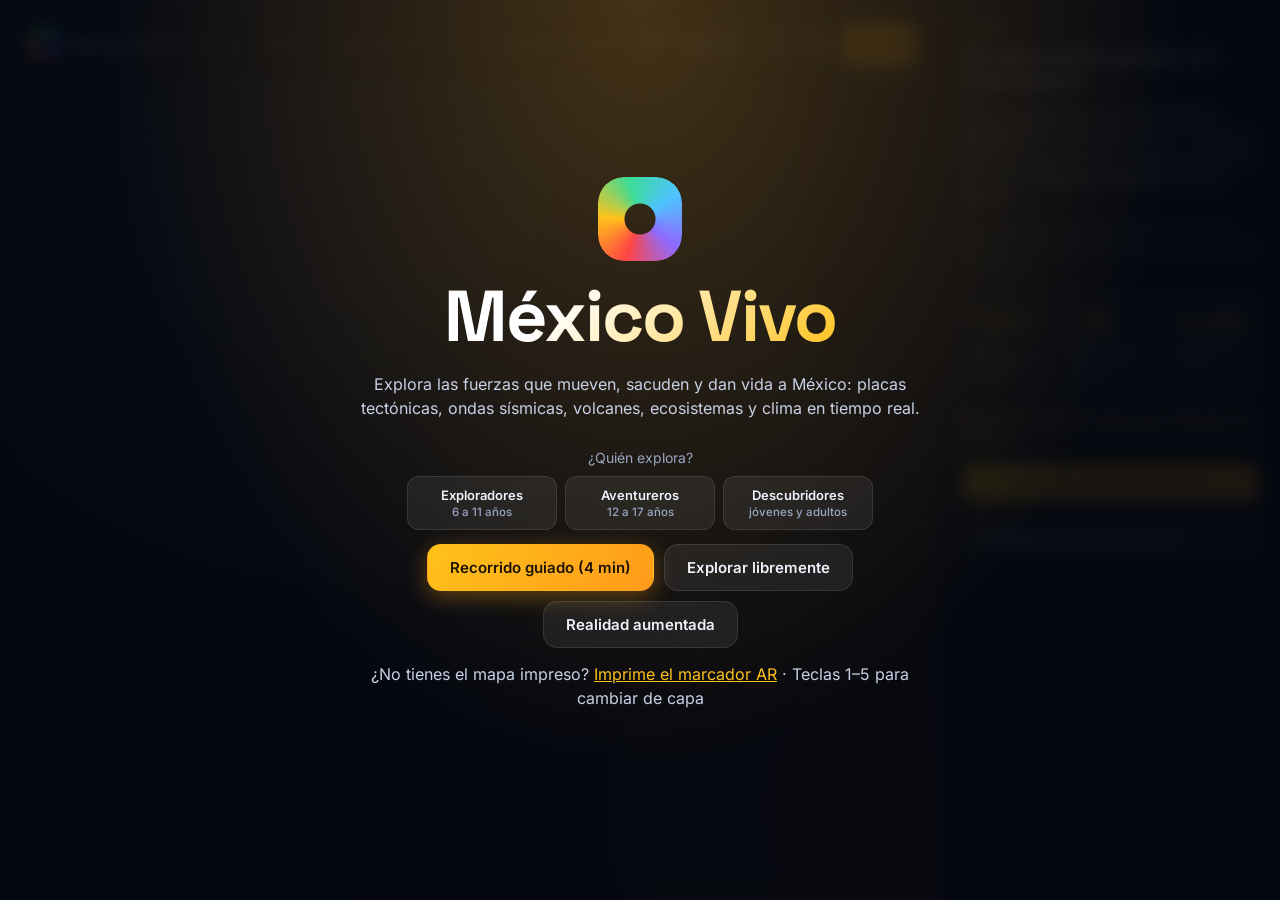
==== index.html @ dd42e326 "P2: Atlas de lenguas indígenas con datos verificados de INALI e INEGI - Capa Lenguas: mapa por porce" ====
<!doctype html>
<html lang="es">
<head>
  <meta charset="utf-8">
  <meta name="viewport" content="width=device-width, initial-scale=1, viewport-fit=cover">
  <title>México Vivo</title>
  <meta name="description" content="Mapa interactivo de México con realidad aumentada: sismos, volcanes, biodiversidad y clima en vivo.">
  <meta name="theme-color" content="#0a0f1c">
  <link rel="icon" href="icono.svg" type="image/svg+xml">
  <link rel="stylesheet" href="fonts/fuentes.css">
  <link rel="manifest" href="manifest.webmanifest">
  <link rel="stylesheet" href="css/estilo.css">
  <script type="importmap">
    { "imports": {
        "three": "./vendor/three/three.module.js",
        "three/addons/": "./vendor/three/addons/"
    } }
  </script>
</head>
<body>
  <div id="vista" class="vista"></div>
  <div id="ar-contenedor" class="ar-contenedor"></div>

  <header class="barra">
    <div class="marca">
      <span class="logo" aria-hidden="true"></span>
      <div><strong>México Vivo</strong><small>Mapa interactivo · Realidad aumentada</small></div>
    </div>
    <nav class="capas" role="tablist" aria-label="Capas del mapa">
      <button role="tab" data-capa="estados">Estados</button>
      <button role="tab" data-capa="tectonica">Sismos</button>
      <button role="tab" data-capa="volcanes">Volcanes</button>
      <button role="tab" data-capa="biodiversidad">Biodiversidad</button>
      <button role="tab" data-capa="clima">Clima</button>
      <button role="tab" data-capa="historia">Historia</button>
      <button role="tab" data-capa="cultura">Cultura</button>
      <button role="tab" data-capa="lenguas">Lenguas</button>
    </nav>
    <div class="acciones">
      <button class="btn icono" id="btn-sonido" aria-pressed="true" title="Sonido"><svg class="ico" viewBox="0 0 24 24" aria-hidden="true"><path d="M4 9v6h4l5 4V5L8 9H4z"/><path class="on" d="M16 8.5a5 5 0 0 1 0 7M18.5 6a8.5 8.5 0 0 1 0 12"/><path class="off" d="M16 9l5 6M21 9l-5 6"/></svg></button>
      <button class="btn pasaporte" id="btn-pasaporte" title="Pasaporte de misiones"><svg class="ico" viewBox="0 0 24 24" aria-hidden="true"><path d="M5 4h11l3 3v13H5z"/><path d="M9 10l2 2 4-4M9 16h6"/></svg><span class="cuenta">0/12</span></button>
      <button class="btn icono" id="btn-sencillo" aria-pressed="false" title="Nivel de explicación: Exploradores, Aventureros o Descubridores"><svg class="ico" viewBox="0 0 24 24" aria-hidden="true"><path d="M4 19L9.5 5h1L16 19M6.5 14h7"/><path d="M17 11h4M19 9v6"/></svg></button>
      <button class="btn icono" id="btn-reto" title="Reto y evaluación"><svg class="ico" viewBox="0 0 24 24" aria-hidden="true"><path d="M8 4h8v5a4 4 0 0 1-8 0z"/><path d="M8 6H5a3 3 0 0 0 3 4M16 6h3a3 3 0 0 1-3 4M12 13v4M8 20h8"/></svg></button>
      <button class="btn primario" id="btn-ar"><svg class="ico" viewBox="0 0 24 24" aria-hidden="true"><path d="M3 8V5h3M21 8V5h-3M3 16v3h3M21 16v3h-3"/><path d="M12 7l5 3v5l-5 3-5-3v-5z"/><path d="M7 10l5 3 5-3M12 13v5"/></svg><span class="etq">Realidad aumentada</span></button>
    </div>
  </header>

  <button class="btn-panel" id="btn-panel" aria-controls="panel" aria-expanded="true" title="Ocultar panel"><span aria-hidden="true">›</span></button>
  <aside class="panel" id="panel">
    <article id="ficha" class="ficha" hidden></article>

    <section class="panel-capa" data-capa="estados">
      <p class="sub">Capa 1</p>
      <h2>Un país sobre placas en movimiento</h2>
      <p class="solo-exploradores nino">México está hecho de piezas gigantes de roca que se mueven muy despacio: las placas. ¡Toca un estado para conocerlo!</p>
      <p class="solo-descubridores avanzado">Fuentes de los datos: ver «Créditos y fuentes». Las cifras marcadas «en revisión» todavía no tienen una fuente registrada.</p>
      <p>México está donde se juntan <b>5 placas tectónicas</b>. Por eso tiene sismos, volcanes y montañas, y gracias a ese relieve variado es uno de los <b>17 países megadiversos</b> del planeta.</p>
      <p class="nota">Toca un estado para ver sus datos. Arrastra para girar el mapa y usa la rueda o pellizca para hacer zoom.</p>
      <div class="tarjetas">
        <div><b>~12 %</b><small>de las especies del mundo</small></div>
        <div><b>~80</b><small>sismos al día que registra el SSN</small></div>
        <div><b>+2,000</b><small>volcanes en el territorio</small></div>
      </div>
      <p class="revision">Cifras en revisión: el equipo está verificando sus fuentes.</p>
      <button class="btn primario" id="btn-recorrido-panel">Recorrido guiado de 4 minutos</button>
      <details>
        <summary>Créditos y fuentes de datos</summary>
        <p><b>Datos en vivo:</b> Open-Meteo (clima), USGS (sismos recientes).</p>
        <p><b>Sismogramas:</b> estación G.UNM (GEOSCOPE / UNAM), servicio FDSN de EarthScope.</p>
        <p><b>Sonidos:</b></p>
        <ul id="creditos-sonido"></ul>
        <p><b>Bibliotecas:</b> Three.js y MindAR (licencia MIT).</p>
      </details>
    </section>

    <section class="panel-capa" data-capa="tectonica" hidden>
      <p class="sub">Capa 2 · Física de ondas</p>
      <h2>Simulador de sismos y alerta temprana</h2>
      <p class="solo-exploradores nino">Cuando dos placas se atoran y de pronto se sueltan, la tierra tiembla. Toca el mar cerca de la costa y presiona Simular.</p>
      <p class="solo-descubridores avanzado">Ecuaciones del modelo: llegada t = R / v; distancia hipocentral R = √(d² + h²); distancia por S−P: d = Δt / (1/v<sub>S</sub> − 1/v<sub>P</sub>); energía log₁₀E = 1.5M + 4.8; intensidad I = 2.7 + 1.5M − 3·log₁₀R (relación ajustada por el equipo, no oficial). Tsunami: v = √(g·h).</p>
      <p>Toca el mapa (también el mar) para elegir el epicentro. Después pulsa <b>Simular</b> y verás las <span class="tag p">ondas P</span> y <span class="tag s">ondas S</span> viajar por el país.</p>
      <div class="poe">
        <p><b>1. Predice:</b> ¿cuántos segundos de aviso tendrá <b id="poe-ciudad">Pachuca</b>?</p>
        <div class="control">
          <label for="rng-pred">Tu predicción <output id="val-pred">30 s</output></label>
          <input type="range" id="rng-pred" min="0" max="150" step="5" value="30">
        </div>
        <p class="nota"><b>2. Observa:</b> simula el sismo · <b>3. Explica:</b> compara con el resultado.</p>
        <p class="poe-res" id="poe-res" hidden></p>
      </div>
      <div class="control">
        <label for="rng-mag">Magnitud <output id="val-mag">7.4</output></label>
        <input type="range" id="rng-mag" min="4" max="9" step="0.1" value="7.4">
      </div>
      <div class="control">
        <label for="rng-prof">Profundidad <output><span id="val-prof">20</span> km</output></label>
        <input type="range" id="rng-prof" min="5" max="200" step="1" value="20">
      </div>
      <div class="control">
        <label for="rng-vel">Velocidad de la simulación <output id="val-vel">10×</output></label>
        <input type="range" id="rng-vel" min="1" max="40" step="1" value="10">
      </div>
      <div class="fila">
        <label class="campo">🎧 Escuchar desde
          <select id="sel-escucha"></select>
        </label>
        <label class="switch"><input type="checkbox" id="chk-alerta" checked><span></span>Alerta sísmica</label>
      </div>
      <label class="switch"><input type="checkbox" id="chk-simulacro" checked><span></span>Simulacro al sonar la alerta (agáchate, cúbrete, sujétate)</label>
      <label class="switch"><input type="checkbox" id="chk-tsunami" checked><span></span>Simular tsunami si el sismo es en el mar</label>
      <p class="nota">Epicentro: <b id="epi-texto">—</b></p>
      <div class="fila">
        <button class="btn primario grande" id="btn-sismo">▶ Simular sismo</button>
        <div class="reloj"><b id="sismo-reloj">0.0 s</b><small id="sismo-radios">P: 0 km · S: 0 km</small></div>
      </div>
      <label class="switch"><input type="checkbox" id="chk-subsuelo" checked><span></span>Ver bajo la superficie (placa de Cocos e hipocentro)</label>
      <p class="aviso-sim">Simulación educativa con modelos simplificados. <b>No</b> es un sistema de alerta ni de predicción: para eso consulta el SASMEX y el SSN.</p>
      <h3>Sismos históricos</h3>
      <div class="historicos" id="historicos"></div>
      <h3>Corte de la zona de subducción</h3>
      <canvas id="corte" class="corte"></canvas>
      <div class="resumen" id="sismo-resumen"></div>
      <p class="resultado" id="tsunami-res"></p>
      <div class="tabla-wrap">
        <table id="sismo-tabla">
          <thead><tr><th>Ciudad</th><th>km</th><th>P (s)</th><th>S (s)</th><th>Aviso</th><th>Int.</th></tr></thead>
          <tbody></tbody>
        </table>
      </div>
      <ol class="log" id="sismo-log"></ol>
      <h3>Escucha un sismo real</h3>
      <p>Estos son <b>registros reales</b> del sismógrafo de Ciudad Universitaria (UNAM). La vibración es demasiado lenta para oírla, así que la aceleramos: a ×200, una vibración de 1 Hz suena a 200 Hz.</p>
      <div class="historicos" id="reales"></div>
      <canvas id="sismograma" class="sismograma"></canvas>
      <div class="fila">
        <button class="btn primario" id="btn-escuchar" disabled>🎧 Escuchar</button>
        <label class="campo">Acelerar
          <select id="sel-acelerar">
            <option value="100">×100 (grave, 9 s)</option>
            <option value="200" selected>×200 (4.5 s)</option>
            <option value="400">×400 (agudo, 2.3 s)</option>
          </select>
        </label>
      </div>
      <p class="resultado" id="sismograma-info">Elige un sismo para ver su sismograma. Compara las líneas del <b>modelo</b> con la onda P que detecta el algoritmo <b>STA/LTA</b>.</p>

      <h3>Haz tu propio sismo</h3>
      <p>Tu dispositivo se vuelve un sismógrafo. En tablet o celular usa el <b>acelerómetro</b>: ponlo en la mesa y salta o golpea cerca. En laptop usa el <b>micrófono</b>: aplaude. El detector STA/LTA te avisará, igual que en una estación real.</p>
      <button class="btn" id="btn-sensor">📳 Activar mi sismógrafo</button>
      <div class="sensor-wrap"><canvas id="sensor-cv" class="sismograma chico"></canvas><div class="sensor-alerta" id="sensor-alerta" hidden></div></div>
      <p class="nota" id="sensor-info"></p>

      <h3>Sismos reales</h3>
      <label class="switch"><input type="checkbox" id="chk-usgs"><span></span>Mostrar los sismos de los últimos 30 días (USGS)</label>
      <p class="nota" id="usgs-estado"></p>
      <ul class="lista" id="usgs-lista"></ul>
      <details>
        <summary>¿Cómo funciona la física?</summary>
        <p>La <b>onda P</b> (primaria) comprime y estira la roca, como un resorte, a ~6.5 km/s. La <b>onda S</b> (secundaria) la mueve de lado a lado a ~3.6 km/s y causa la mayor parte del daño.</p>
        <p>Como la P llega primero, la diferencia de tiempo <b>S − P</b> sirve para saber a qué distancia ocurrió el sismo: <i>d = Δt / (1/v<sub>S</sub> − 1/v<sub>P</sub>)</i>.</p>
        <p>La <b>magnitud</b> mide la energía: cada punto más libera unas <b>32 veces</b> más energía (log₁₀E = 1.5M + 4.8). La <b>intensidad</b> (escala de Mercalli, I–XII) mide qué tan fuerte se siente en cada lugar, y baja con la distancia.</p>
        <p><b>Tsunami:</b> si un sismo grande y somero levanta el fondo del mar, toda la columna de agua se mueve. La ola viaja a <i>v = √(g·h)</i>: en mar abierto (4 km de profundidad) va a unos 710 km/h, como un avión. Cerca de la costa se frena y crece. El 22 de junio de 1932 un tsunami arrasó Cuyutlán, Colima. Las alturas que muestra la app son estimaciones didácticas.</p>
      </details>
      <details>
        <summary>Límites del modelo (léelo antes de confiar en los números)</summary>
        <ul>
          <li><b>Velocidades constantes</b> (P 6.5 km/s, S 3.6 km/s) y trayectoria recta. En la Tierra real la velocidad aumenta con la profundidad y las ondas se curvan.</li>
          <li><b>Intensidad:</b> I = 2.7 + 1.5M − 3·log₁₀R es una relación <b>didáctica ajustada por el equipo</b>, no una ecuación oficial. Error esperado: ±1 grado o más. La CDMX suma +1 por su suelo lacustre.</li>
          <li><b>Alerta:</b> un solo sensor (el más cercano, a menos de 300 km), 6 s de procesamiento y umbral M5.5. El SASMEX real confirma con varias estaciones y usa umbrales por región.</li>
          <li><b>Zona sísmica y ecosistema</b>: un solo valor por estado, el predominante. Dentro de cada estado hay variación.</li>
          <li><b>Placa de Cocos</b>: geometría esquemática, con la profundidad exagerada ×4.</li>
        </ul>
      </details>
    </section>

    <section class="panel-capa" data-capa="volcanes" hidden>
      <p class="sub">Capa 3 · Geología</p>
      <h2>Volcanes y el Eje Neovolcánico</h2>
      <p class="solo-exploradores nino">Los volcanes son montañas por donde sale roca derretida del interior de la Tierra. ¡Toca uno que tenga fuego!</p>
      <p class="solo-descubridores avanzado">En el visor de relieve real, la exageración vertical multiplica las alturas para que el relieve se note. Con 1× la proporción es la real. Las erupciones son representaciones educativas, no simulaciones físicas.</p>
      <p>La placa de Cocos se hunde bajo México. A unos 100 km de profundidad suelta agua que funde el manto, y ese magma sube y forma la cadena de volcanes que cruza el país.</p>
      <p class="nota">Toca un volcán y pulsa «Simular erupción». Los volcanes con 🔥 están activos y echan fumarolas.</p>
      <ul class="lista" id="lista-volcanes"></ul>
    </section>

    <section class="panel-capa" data-capa="biodiversidad" hidden>
      <p class="sub">Capa 4 · Ecología</p>
      <h2>Biodiversidad y paisajes sonoros</h2>
      <p class="solo-exploradores nino">En México viven muchísimos animales y plantas que no existen en ningún otro país. Toca un estado y escucha.</p>
      <p class="solo-descubridores avanzado">Una especie endémica solo vive en un lugar del mundo; una nativa vive naturalmente en un lugar, pero también puede vivir en otros. Las categorías de riesgo se están verificando con la NOM-059-SEMARNAT-2010 y la Lista Roja de la UICN.</p>
      <p>Cada color es un ecosistema. Toca un estado para <b>escuchar</b> su paisaje sonoro, sintetizado con física del sonido: ruido filtrado para el viento y las olas, osciladores para las aves, las ranas y los insectos.</p>
      <ul class="lista" id="lista-especies"></ul>
    </section>

    <section class="panel-capa" data-capa="clima" hidden>
      <p class="sub">Capa 5 · Datos en tiempo real</p>
      <h2>Clima en vivo</h2>
      <p class="solo-exploradores nino">Mientras más alto subes, más frío hace. Mira qué capitales están más frías hoy.</p>
      <p class="solo-descubridores avanzado">Modelo: T = a + b·altitud + c·latitud, ajustado por mínimos cuadrados. R² es la fracción de la variación que el modelo explica; no demuestra causalidad. Los datos de Open-Meteo son estimaciones de modelos meteorológicos, no mediciones de estación; el clima se describe con normales de 30 años, no con el dato de un día.</p>
      <div class="fila">
        <label class="campo">Variable
          <select id="sel-clima">
            <option value="temp">Temperatura</option>
            <option value="sensacion">Sensación térmica</option>
            <option value="humedad">Humedad</option>
            <option value="viento">Viento</option>
          </select>
        </label>
        <button class="btn" id="btn-clima">↻ Actualizar</button>
      </div>
      <p class="nota" id="clima-estado"></p>
      <h3>Experimento: ¿la altura enfría?</h3>
      <p>Cada punto es una capital (x = altitud, y = temperatura). La línea dorada es el efecto de la altura una vez descontado el de la latitud (regresión múltiple).</p>
      <label class="campo">Datos de la gráfica
        <select id="sel-grafica">
          <option value="ayer">Temperatura media de ayer (más confiable)</option>
          <option value="ahora">Temperatura de este momento</option>
        </select>
      </label>
      <canvas id="grafica-clima" class="grafica"></canvas>
      <p class="resultado" id="clima-resultado"></p>
      <details>
        <summary>¿Por qué pasa?</summary>
        <p>El aire que sube se expande porque hay menos presión, y al expandirse se enfría (enfriamiento adiabático). Por eso Toluca (2,660 m) es mucho más fría que Villahermosa (10 m), aunque están casi a la misma latitud.</p>
      </details>
    </section>
    <section class="panel-capa" data-capa="historia" hidden>
      <p class="sub">Capa 6 · Historia</p>
      <h2>3,500 años de historia en un mapa</h2>
      <p class="solo-exploradores nino">Hace miles de años ya había ciudades en México. Mueve la línea del tiempo para viajar al pasado.</p>
      <p class="solo-descubridores avanzado">Las fechas son aproximadas y algunas siguen en debate académico. Las culturas mencionadas tienen descendientes y comunidades vivas hoy.</p>
      <p>De los olmecas a hoy. Mueve la línea del tiempo: los lugares que existían en esa época se encienden en el mapa. Toca un sitio para conocer su historia o un estado para ver los sitios que tiene cerca.</p>
      <div class="linea-tiempo">
        <div class="lt-cab"><b id="anio-texto">Todas las épocas</b><button class="btn mini" id="btn-todas-epocas">Ver todas</button></div>
        <input type="range" id="rng-anio" min="-1500" max="2026" step="1" value="1325" aria-label="Año">
        <div class="lt-marcas"><span>1500 a.C.</span><span>0</span><span>1521</span><span>hoy</span></div>
      </div>
      <p class="resultado" id="era-texto"></p>
      <ul class="lista eventos" id="eventos-cerca"></ul>
      <h3>Épocas</h3>
      <div class="historicos" id="eras"></div>
      <h3>Lugares</h3>
      <ul class="lista" id="lista-sitios"></ul>
      <p class="nota">Fechas aproximadas. Fuentes sugeridas: INAH, INEHRM, Archivo General de la Nación.</p>
    </section>

    <section class="panel-capa" data-capa="cultura" hidden>
      <p class="sub">Capa 7 · Cultura viva</p>
      <h2>Tradiciones de hoy, de cada región</h2>
      <p class="solo-exploradores nino">En cada rincón de México se cocina, se teje y se baila distinto. Toca un estado y escucha su música.</p>
      <p class="solo-descubridores avanzado">Una tradición pertenece a una región o comunidad, no a todo el estado: por eso cada rasgo indica su lugar. Son prácticas vivas, no reconstrucciones del pasado.</p>
      <p>Toca un estado para conocer un platillo, una artesanía y una tradición, cada uno con la región o comunidad de donde es propio. En Chiapas, Veracruz, Hidalgo y San Luis Potosí suena su música regional.</p>
      <h3>Patrimonio Cultural Inmaterial (UNESCO)</h3>
      <ul class="lista" id="inmaterial"></ul>
      <p class="nota">Contenido en revisión. Fuentes sugeridas: Secretaría de Cultura, Sistema de Información Cultural, UNESCO.</p>
    </section>
    <section class="panel-capa" data-capa="lenguas" hidden>
      <p class="sub">Capa 8 · Lenguas de México</p>
      <h2>Lenguas vivas: 68 agrupaciones, 364 variantes</h2>
      <p class="solo-exploradores nino">En México se hablan muchas lenguas además del español. ¡Millones de personas las hablan hoy en su casa, en la escuela y en su comunidad!</p>
      <p class="solo-descubridores avanzado">El mapa muestra el porcentaje de la población de 3 años y más que <i>habla</i> alguna lengua indígena en cada entidad (Censo 2020). No mide la autoadscripción indígena: en 2020, 11,800,247 personas vivían en hogares indígenas según el INEGI, una cifra mayor que la de hablantes.</p>
      <p>En 2020, <b>7,364,645 personas</b> de 3 años y más hablaban alguna lengua indígena: el <b>6.1 %</b> de esa población (INEGI). El mapa muestra en qué entidades hay más hablantes en proporción. Las lenguas no siguen las fronteras estatales: una misma lengua puede hablarse en varias entidades.</p>
      <div class="tarjetas">
        <div><b>11</b><small>familias lingüísticas</small></div>
        <div><b>68</b><small>agrupaciones lingüísticas</small></div>
        <div><b>364</b><small>variantes lingüísticas</small></div>
      </div>
      <h3>Cómo las organiza el INALI</h3>
      <ul class="terminos">
        <li><b>Familia lingüística:</b> lenguas con un origen común, como la familia maya o la oto-mangue.</li>
        <li><b>Agrupación lingüística:</b> el conjunto de variantes que lleva el nombre con que históricamente se conoce a un pueblo, como «náhuatl» o «zapoteco».</li>
        <li><b>Variante lingüística:</b> cada forma de hablar que tiene diferencias de estructura y vocabulario respecto de otras de la misma agrupación, y que para sus hablantes implica una identidad propia. Por eso no todas las personas que hablan una misma agrupación hablan igual.</li>
      </ul>
      <h3>Las 10 con más hablantes (2020)</h3>
      <div class="barras-lenguas" id="barras-lenguas"></div>
      <h3>Las 11 familias</h3>
      <div id="familias-lenguas"></div>
      <div class="politica">
        <b>Cómo cuidamos este módulo</b>
        <p>No traducimos palabras, no inventamos pronunciaciones y no usamos voces sintetizadas. Tampoco mezclamos variantes ni asignamos una lengua a un solo estado. Si en el futuro se agregan audios, serán grabaciones auténticas, con permiso de quienes hablan y con su crédito.</p>
      </div>
      <h3>Fuentes consultadas</h3>
      <ul class="fuentes" id="fuentes-lenguas"></ul>
    </section>

  </aside>

  <div class="leyenda" id="leyenda"></div>
  <div class="tooltip" id="tooltip" hidden></div>
  <div class="alerta-banner" id="alerta-banner" role="alert">ALERTA SÍSMICA <small>· SIMULACRO</small></div>
  <div class="ar-guia" id="ar-guia" hidden>
    <div class="marco"></div>
    <p>Apunta la cámara al mapa impreso</p>
  </div>
  <div class="simulacro" id="simulacro" role="dialog" aria-modal="true" aria-label="Simulacro" hidden></div>
  <div class="ar-aviso" id="ar-aviso" hidden>Buscando el mapa… mantenlo a la vista</div>
  <div class="ar-estado" id="ar-estado" hidden></div>

  <dialog id="reto" class="reto">
    <button class="cerrar" id="reto-x" aria-label="Cerrar">×</button>
    <div id="reto-cont"></div>
  </dialog>

  <div class="inicio" id="inicio">
    <div class="inicio-cont">
      <span class="logo grande" aria-hidden="true"></span>
      <h1>México Vivo</h1>
      <p class="inicio-pregunta" id="inicio-pregunta" hidden></p>
      <p>Explora las fuerzas que mueven, sacuden y dan vida a México: placas tectónicas, ondas sísmicas, volcanes, ecosistemas y clima en tiempo real.</p>
      <div class="niveles" role="radiogroup" aria-label="¿Quién explora?">
        <p>¿Quién explora?</p>
        <button class="btn nivel" data-nivel="exploradores" role="radio">Exploradores<small>6 a 11 años</small></button>
        <button class="btn nivel" data-nivel="aventureros" role="radio">Aventureros<small>12 a 17 años</small></button>
        <button class="btn nivel" data-nivel="descubridores" role="radio">Descubridores<small>jóvenes y adultos</small></button>
      </div>
      <div class="inicio-botones">
        <button class="btn primario grande" id="btn-recorrido">Recorrido guiado (4 min)</button>
        <button class="btn grande" id="btn-empezar">Explorar libremente</button>
        <button class="btn grande" id="btn-empezar-ar">Realidad aumentada</button>
      </div>
      <p class="nota">¿No tienes el mapa impreso? <a href="marcador.html" target="_blank">Imprime el marcador AR</a> · Teclas 1–5 para cambiar de capa</p>
    </div>
  </div>

  <script src="data/mexico-estados.js"></script>
  <script type="module" src="js/app.js"></script>
</body>
</html>
---- fonts/fuentes.css ----
/* Tipografías locales (funcionan sin internet).
   Inter y Space Grotesk: SIL Open Font License 1.1 (Google Fonts). Archivos variables. */
@font-face {
  font-family: 'Inter'; font-style: normal; font-weight: 400 600; font-display: swap;
  src: url('inter-latin.woff2') format('woff2');
  unicode-range: U+0000-00FF, U+0131, U+0152-0153, U+02BB-02BC, U+02C6, U+02DA, U+02DC, U+0304, U+0308, U+0329, U+2000-206F, U+20AC, U+2122, U+2191, U+2193, U+2212, U+2215, U+FEFF, U+FFFD;
}
@font-face {
  font-family: 'Inter'; font-style: normal; font-weight: 400 600; font-display: swap;
  src: url('inter-latin-ext.woff2') format('woff2');
  unicode-range: U+0100-02BA, U+02BD-02C5, U+02C7-02CC, U+02CE-02D7, U+02DD-02FF, U+1D00-1DBF, U+1E00-1E9F, U+1EF2-1EFF, U+2020, U+20A0-20AB, U+20AD-20C4, U+2113, U+2C60-2C7F, U+A720-A7FF;
}
@font-face {
  font-family: 'Space Grotesk'; font-style: normal; font-weight: 500 700; font-display: swap;
  src: url('spacegrotesk-latin.woff2') format('woff2');
  unicode-range: U+0000-00FF, U+0131, U+0152-0153, U+02BB-02BC, U+02C6, U+02DA, U+02DC, U+0304, U+0308, U+0329, U+2000-206F, U+20AC, U+2122, U+2191, U+2193, U+2212, U+2215, U+FEFF, U+FFFD;
}
@font-face {
  font-family: 'Space Grotesk'; font-style: normal; font-weight: 500 700; font-display: swap;
  src: url('spacegrotesk-latin-ext.woff2') format('woff2');
  unicode-range: U+0100-02BA, U+02BD-02C5, U+02C7-02CC, U+02CE-02D7, U+02DD-02FF, U+1D00-1DBF, U+1E00-1E9F, U+1EF2-1EFF, U+2020, U+20A0-20AB, U+20AD-20C4, U+2113, U+2C60-2C7F, U+A720-A7FF;
}
---- css/estilo.css ----
:root {
  --fondo: #070b16;
  --fondo-2: #0e1528;
  --vidrio: rgba(14, 21, 40, 0.78);
  --vidrio-2: rgba(255, 255, 255, 0.05);
  --linea: rgba(255, 255, 255, 0.1);
  --texto: #eef2fb;
  --texto-2: #9aa7c2;
  --oro: #ffc21a;
  --oro-2: #ff9a1a;
  --rojo: #ff4545;
  --azul: #4fc3ff;
  --verde: #3ddc97;
  --radio: 16px;
  --panel-ancho: 400px;
  --barra-alto: 64px;
  --display: 'Space Grotesk', system-ui, sans-serif;
  --cuerpo: 'Inter', system-ui, -apple-system, 'Segoe UI', Roboto, sans-serif;
  color-scheme: dark;
}

* { box-sizing: border-box; }
html, body { margin: 0; height: 100%; overflow: hidden; }
body {
  font-family: var(--cuerpo);
  color: var(--texto);
  background:
    radial-gradient(ellipse at 30% 20%, #1a2a52 0%, transparent 55%),
    radial-gradient(ellipse at 80% 90%, #3a1f12 0%, transparent 50%),
    var(--fondo);
  font-size: 14px;
  line-height: 1.5;
  -webkit-font-smoothing: antialiased;
}
h1, h2, h3 { font-family: var(--display); line-height: 1.15; margin: 0 0 0.5em; }
h2 { font-size: 22px; letter-spacing: -0.01em; }
h3 { font-size: 13px; text-transform: uppercase; letter-spacing: 0.08em; color: var(--texto-2); margin-top: 1.4em; }
p { margin: 0 0 0.8em; }
a { color: var(--oro); }
b { color: #fff; font-weight: 600; }
.sub { font-size: 11px; letter-spacing: 0.12em; text-transform: uppercase; color: var(--oro); margin: 0 0 4px; font-weight: 600; }
.nota { color: var(--texto-2); font-size: 12.5px; }
[hidden] { display: none !important; }

/* ---------- vista 3D ---------- */
.vista { position: fixed; inset: 0; right: var(--panel-ancho); }
.vista canvas { display: block; width: 100%; height: 100%; touch-action: none; }
.ar-contenedor { position: fixed; inset: 0; display: none; background: #000; }
body.modo-ar .ar-contenedor { display: block; }
body.modo-ar .vista { display: none; }
body.modo-ar .leyenda { display: none; }
.ar-contenedor video { object-fit: cover; }

/* ---------- barra superior ---------- */
.barra {
  position: fixed; top: 12px; left: 12px; right: calc(var(--panel-ancho) + 12px);
  height: var(--barra-alto);
  display: flex; align-items: center; gap: 12px;
  padding: 8px 10px 8px 14px;
  background: var(--vidrio);
  backdrop-filter: blur(18px) saturate(1.4);
  -webkit-backdrop-filter: blur(18px) saturate(1.4);
  border: 1px solid var(--linea);
  border-radius: 20px;
  z-index: 20;
}
.marca { display: flex; align-items: center; gap: 10px; white-space: nowrap; }
.marca strong { font-family: var(--display); font-size: 18px; display: block; }
.marca small { color: var(--texto-2); font-size: 11px; }
.logo {
  width: 34px; height: 34px; border-radius: 10px; flex: none;
  background: conic-gradient(from 200deg, #ff4545, #ffc21a, #3ddc97, #4fc3ff, #8e6bff, #ff4545);
  -webkit-mask: radial-gradient(circle at 50% 50%, transparent 6px, #000 7px);
  mask: radial-gradient(circle at 50% 50%, transparent 6px, #000 7px);
  animation: girar 12s linear infinite;
}
.logo.grande { width: 84px; height: 84px; border-radius: 26px; -webkit-mask: radial-gradient(circle, transparent 15px, #000 16px); mask: radial-gradient(circle, transparent 15px, #000 16px); }
@keyframes girar { to { transform: rotate(360deg); } }

.capas { display: flex; gap: 4px; margin: 0 auto; overflow-x: auto; scrollbar-width: none; }
.capas::-webkit-scrollbar { display: none; }
.capas button {
  appearance: none; border: 0; cursor: pointer;
  background: transparent; color: var(--texto-2);
  font: 500 13px var(--cuerpo);
  padding: 9px 13px; border-radius: 12px;
  display: flex; align-items: center; gap: 6px; white-space: nowrap;
  transition: background 0.2s, color 0.2s;
}
.capas button:hover { background: var(--vidrio-2); color: var(--texto); }
.capas button[aria-selected='true'] { background: linear-gradient(135deg, var(--oro), var(--oro-2)); color: #1b1200; font-weight: 600; box-shadow: 0 4px 18px rgba(255, 170, 30, 0.35); }
.acciones { display: flex; gap: 6px; }

/* ---------- botones ---------- */
.btn {
  appearance: none; cursor: pointer;
  border: 1px solid var(--linea);
  background: rgba(255, 255, 255, 0.07);
  color: var(--texto);
  font: 600 13px var(--cuerpo);
  padding: 9px 14px; border-radius: 12px;
  display: inline-flex; align-items: center; justify-content: center; gap: 6px;
  transition: transform 0.12s, background 0.2s, box-shadow 0.2s;
}
.btn:hover { background: rgba(255, 255, 255, 0.13); }
.btn:active { transform: scale(0.97); }
.btn.primario { background: linear-gradient(135deg, var(--oro), var(--oro-2)); color: #1b1200; border-color: transparent; box-shadow: 0 6px 22px rgba(255, 160, 20, 0.35); }
.btn.peligro { background: linear-gradient(135deg, #ff5a4a, #c4162a); color: #fff; border-color: transparent; box-shadow: 0 6px 22px rgba(255, 50, 50, 0.35); }
.btn.sec { background: transparent; }
.btn.grande { padding: 13px 22px; font-size: 15px; border-radius: 14px; }
.btn.icono { width: 42px; height: 42px; padding: 0; font-size: 18px; }
.btn.mini { padding: 7px 10px; font-size: 12px; flex-direction: column; gap: 0; align-items: flex-start; }
.btn.mini small { color: var(--texto-2); font-weight: 500; }
.btn:focus-visible, .capas button:focus-visible { outline: 2px solid var(--oro); outline-offset: 2px; }

/* ---------- panel lateral ---------- */
.panel {
  position: fixed; top: 0; right: 0; bottom: 0; width: var(--panel-ancho);
  background: linear-gradient(180deg, rgba(12, 18, 34, 0.96), rgba(8, 12, 24, 0.98));
  border-left: 1px solid var(--linea);
  overflow-y: auto; padding: 22px 22px 40px;
  z-index: 15;
  scrollbar-width: thin; scrollbar-color: rgba(255,255,255,0.15) transparent;
}
.panel-capa { animation: aparece 0.35s ease; }
@keyframes aparece { from { opacity: 0; transform: translateY(8px); } }

.ficha {
  --acento: var(--oro);
  position: relative;
  background: linear-gradient(160deg, color-mix(in srgb, var(--acento) 22%, transparent), rgba(255,255,255,0.03) 60%);
  border: 1px solid color-mix(in srgb, var(--acento) 45%, transparent);
  border-radius: var(--radio);
  padding: 18px; margin-bottom: 22px;
}
.ficha.entra { animation: aparece 0.3s ease; }
.ficha .sub { color: var(--acento); }
.ficha .cerrar, .reto .cerrar {
  position: absolute; top: 10px; right: 10px; width: 30px; height: 30px; border-radius: 50%;
  border: 0; background: rgba(255,255,255,0.08); color: var(--texto); font-size: 18px; cursor: pointer;
}
.ficha h2 { padding-right: 30px; }
.cuerpo { color: #d6deef; }
.dato { background: rgba(255,255,255,0.05); padding: 10px 12px; border-radius: 10px; border-left: 3px solid var(--acento); }
.chips { display: flex; flex-wrap: wrap; gap: 6px; margin-bottom: 12px; }
.chip { font-size: 12px; padding: 4px 10px; border-radius: 999px; background: rgba(255,255,255,0.08); border: 1px solid var(--linea); }
.chip.mal { border-color: rgba(255,69,69,0.5); color: #ffb3b3; }
.acciones-ficha { display: flex; flex-wrap: wrap; gap: 8px; margin-top: 12px; }
.lista-sp { padding-left: 0; list-style: none; margin: 0 0 12px; }
.lista-sp li { padding: 4px 0; }
.lista-sp i { color: var(--texto-2); font-size: 12px; }

.tarjetas { display: grid; grid-template-columns: repeat(3, 1fr); gap: 8px; margin-top: 16px; }
.tarjetas div { background: var(--vidrio-2); border: 1px solid var(--linea); border-radius: 12px; padding: 12px 10px; }
.tarjetas b { font-family: var(--display); font-size: 22px; color: var(--oro); display: block; }
.tarjetas small { color: var(--texto-2); font-size: 11px; line-height: 1.3; display: block; }

/* controles */
.control { margin: 12px 0; }
.control label { display: flex; justify-content: space-between; font-size: 12.5px; color: var(--texto-2); margin-bottom: 4px; }
.control output { color: var(--texto); font-weight: 600; font-variant-numeric: tabular-nums; }
input[type='range'] { width: 100%; accent-color: var(--oro); height: 22px; }
.fila { display: flex; gap: 10px; align-items: center; flex-wrap: wrap; margin: 10px 0; }
.campo { display: flex; flex-direction: column; gap: 4px; font-size: 12px; color: var(--texto-2); flex: 1; min-width: 140px; }
select {
  font: 500 13px var(--cuerpo); color: var(--texto);
  background: rgba(255,255,255,0.07); border: 1px solid var(--linea); border-radius: 10px; padding: 8px 10px;
}
select option { background: var(--fondo-2); }
.switch { display: inline-flex; align-items: center; gap: 8px; cursor: pointer; font-size: 12.5px; user-select: none; }
.switch input { position: absolute; opacity: 0; }
.switch span { width: 36px; height: 20px; border-radius: 999px; background: rgba(255,255,255,0.15); position: relative; transition: background 0.2s; flex: none; }
.switch span::after { content: ''; position: absolute; top: 2px; left: 2px; width: 16px; height: 16px; border-radius: 50%; background: #fff; transition: transform 0.2s; }
.switch input:checked + span { background: var(--oro); }
.switch input:checked + span::after { transform: translateX(16px); }
.switch input:focus-visible + span { outline: 2px solid var(--oro); outline-offset: 2px; }
.reloj { display: flex; flex-direction: column; font-variant-numeric: tabular-nums; }
.reloj b { font-family: var(--display); font-size: 24px; }
.reloj small { color: var(--texto-2); font-size: 11.5px; }
.tag { padding: 1px 7px; border-radius: 6px; font-weight: 600; font-size: 12px; }
.tag.p { background: rgba(79,195,255,0.18); color: var(--azul); }
.tag.s { background: rgba(255,69,69,0.18); color: #ff8080; }
.historicos { display: grid; grid-template-columns: repeat(3, 1fr); gap: 6px; }
.corte, .grafica { width: 100%; height: 170px; border-radius: 12px; background: #111a2e; display: block; border: 1px solid var(--linea); }
.grafica { height: 200px; }
.resultado { background: rgba(255,194,26,0.1); border: 1px solid rgba(255,194,26,0.35); padding: 10px 12px; border-radius: 10px; margin-top: 10px; }
.resumen { display: flex; flex-wrap: wrap; gap: 6px; margin: 12px 0; }
.tabla-wrap { overflow-x: auto; }
table { width: 100%; border-collapse: collapse; font-size: 12px; font-variant-numeric: tabular-nums; }
th { text-align: left; color: var(--texto-2); font-weight: 500; padding: 6px 4px; border-bottom: 1px solid var(--linea); }
td { padding: 6px 4px; border-bottom: 1px solid rgba(255,255,255,0.05); }
tr.dest td { background: rgba(255,194,26,0.07); }
td .ok { color: var(--verde); }
td .mal { color: var(--rojo); }
.mmi { display: inline-block; min-width: 30px; text-align: center; padding: 1px 4px; border-radius: 5px; font-weight: 700; font-size: 11px; color: #111; }
.mmi-1, .mmi-2 { background: #d8e6ff; } .mmi-3 { background: #a6d8ff; } .mmi-4 { background: #8ff0c0; }
.mmi-5 { background: #e8f56a; } .mmi-6 { background: #ffd23a; } .mmi-7 { background: #ff9d2a; }
.mmi-8 { background: #ff6a2a; color: #fff; } .mmi-9, .mmi-10 { background: #d61f1f; color: #fff; }
.log { list-style: none; padding: 0; margin: 12px 0; max-height: 210px; overflow-y: auto; font-size: 12.5px; }
.log li { padding: 6px 8px; border-radius: 8px; margin-bottom: 3px; background: rgba(255,255,255,0.04); animation: aparece 0.3s ease; }
.log li .t { display: inline-block; min-width: 54px; color: var(--texto-2); font-variant-numeric: tabular-nums; }
.log .ev-alerta { background: rgba(255,69,69,0.2); }
.log .ev-sensor { background: rgba(79,195,255,0.12); }
.lista { list-style: none; padding: 0; margin: 10px 0; }
.lista li { display: flex; justify-content: space-between; align-items: center; gap: 10px; padding: 9px 12px; border-radius: 10px; cursor: pointer; transition: background 0.15s; }
.lista li:hover { background: rgba(255,255,255,0.07); }
.lista li small { color: var(--texto-2); font-size: 11.5px; text-align: right; }
#usgs-lista li { flex-direction: column; align-items: flex-start; gap: 0; }
details { margin-top: 16px; background: var(--vidrio-2); border: 1px solid var(--linea); border-radius: 12px; padding: 10px 14px; }
summary { cursor: pointer; font-weight: 600; }
details[open] summary { margin-bottom: 8px; }

/* leyenda / tooltip / alerta */
.leyenda {
  position: fixed; left: 12px; bottom: 12px; z-index: 10;
  background: var(--vidrio); backdrop-filter: blur(14px); -webkit-backdrop-filter: blur(14px);
  border: 1px solid var(--linea); border-radius: 14px; padding: 10px 14px;
  font-size: 12px; display: grid; gap: 4px; max-width: 260px;
}
.leyenda div { display: flex; align-items: center; gap: 8px; }
.leyenda i { width: 12px; height: 12px; border-radius: 4px; flex: none; }
.tooltip {
  position: fixed; top: 0; left: 0; z-index: 30; pointer-events: none;
  background: rgba(5, 8, 16, 0.92); border: 1px solid var(--linea); padding: 5px 10px; border-radius: 8px; font-size: 12.5px; font-weight: 600;
}
.alerta-banner {
  position: fixed; left: 50%; top: 96px; transform: translate(-50%, -20px); z-index: 40;
  background: linear-gradient(135deg, #ff3b3b, #a30f1f); color: #fff; font: 700 20px var(--display); letter-spacing: 0.06em;
  padding: 14px 26px; border-radius: 14px; box-shadow: 0 10px 40px rgba(255, 30, 30, 0.5);
  opacity: 0; pointer-events: none; transition: opacity 0.3s, transform 0.3s;
}
.alerta-banner.visible { opacity: 1; transform: translate(-50%, 0); animation: latido 0.5s ease-in-out infinite alternate; }
@keyframes latido { to { box-shadow: 0 10px 60px rgba(255, 30, 30, 0.9); } }
body:not(.modo-ar) .alerta-banner { margin-left: calc(var(--panel-ancho) / -2); }

/* AR */
.ar-guia { position: fixed; inset: 0; z-index: 12; display: grid; place-items: center; pointer-events: none; }
.ar-guia .marco { width: min(80vw, 560px); aspect-ratio: 1 / 0.64; border: 3px dashed rgba(255,194,26,0.8); border-radius: 18px; animation: pulso 1.6s ease-in-out infinite; }
.ar-guia p { position: absolute; bottom: 18%; background: var(--vidrio); padding: 8px 16px; border-radius: 999px; font-weight: 600; }
@keyframes pulso { 50% { transform: scale(1.03); opacity: 0.6; } }
.ar-estado {
  position: fixed; inset: 0; z-index: 50; display: grid; place-content: center; text-align: center; gap: 10px;
  background: rgba(5, 8, 16, 0.86); backdrop-filter: blur(10px); padding: 24px;
}
.ar-estado progress { width: 240px; accent-color: var(--oro); }
.spinner { width: 46px; height: 46px; margin: 0 auto 8px; border-radius: 50%; border: 4px solid rgba(255,255,255,0.15); border-top-color: var(--oro); animation: girar 0.9s linear infinite; }
body.modo-ar .mindar-ui-overlay { z-index: 11 !important; }
body.modo-ar .mindar-ui-scanning { display: none !important; }

/* reto */
.reto {
  width: min(560px, calc(100vw - 32px)); border: 1px solid var(--linea); border-radius: 22px; padding: 26px;
  background: linear-gradient(170deg, #17213d, #0b1122); color: var(--texto);
}
.reto::backdrop { background: rgba(2, 4, 10, 0.7); backdrop-filter: blur(6px); }
.opciones { display: grid; gap: 8px; margin: 16px 0; }
.opcion { justify-content: flex-start; text-align: left; font-weight: 500; padding: 12px 14px; }
.opcion.bien { background: rgba(61,220,151,0.2); border-color: var(--verde); }
.opcion.malo { background: rgba(255,69,69,0.2); border-color: var(--rojo); }
.explica { background: var(--vidrio-2); padding: 12px; border-radius: 12px; }

/* pantalla de inicio */
.inicio {
  position: fixed; inset: 0; z-index: 60; display: grid; place-items: center; padding: 24px;
  background:
    radial-gradient(ellipse at 50% 0%, rgba(255, 170, 30, 0.25), transparent 60%),
    rgba(5, 8, 16, 0.9);
  backdrop-filter: blur(8px);
  transition: opacity 0.6s;
}
.inicio.fuera { opacity: 0; pointer-events: none; }
.inicio-cont { max-width: 560px; text-align: center; display: grid; justify-items: center; gap: 14px; }
.inicio h1 { font-size: clamp(42px, 9vw, 72px); margin: 0; background: linear-gradient(135deg, #fff 30%, var(--oro)); -webkit-background-clip: text; background-clip: text; color: transparent; letter-spacing: -0.03em; }
.inicio p { color: #c8d1e6; font-size: 16px; }
.inicio-botones { display: flex; gap: 10px; flex-wrap: wrap; justify-content: center; }

/* ---------- panel plegable ---------- */
.panel, .vista, .barra, .leyenda { transition: transform 0.35s ease, right 0.35s ease, bottom 0.35s ease; }
.btn-panel {
  position: fixed; top: 50%; right: var(--panel-ancho); transform: translateY(-50%); z-index: 16;
  width: 26px; height: 64px; border: 1px solid var(--linea); border-right: 0; border-radius: 12px 0 0 12px;
  background: var(--vidrio); color: var(--texto); font-size: 22px; cursor: pointer;
  backdrop-filter: blur(14px); -webkit-backdrop-filter: blur(14px);
  transition: right 0.35s ease;
}
.btn-panel:focus-visible { outline: 2px solid var(--oro); }
body.panel-plegado .panel { transform: translateX(100%); }
body.panel-plegado .vista { right: 0; }
body.panel-plegado .barra { right: 12px; }
body.panel-plegado .btn-panel { right: 0; }
body.panel-plegado .btn-panel span { display: inline-block; transform: rotate(180deg); }
body.panel-plegado .alerta-banner { margin-left: 0; }

/* ---------- predecir → observar → explicar ---------- */
.poe { background: rgba(79,195,255,0.07); border: 1px solid rgba(79,195,255,0.3); border-radius: 14px; padding: 12px 14px; margin: 12px 0; }
.poe p { margin-bottom: 4px; }
.poe-res { margin-top: 10px !important; background: rgba(255,194,26,0.12); border: 1px solid rgba(255,194,26,0.45); border-radius: 10px; padding: 10px 12px; }
.poe-res.entra { animation: aparece 0.4s ease; }
.aviso-sim { font-size: 12px; color: #ffd9a8; background: rgba(255,154,26,0.1); border-left: 3px solid var(--oro-2); padding: 8px 10px; border-radius: 8px; margin: 12px 0; }
details ul { padding-left: 18px; margin: 0; }
details li { margin-bottom: 6px; }
.ar-aviso {
  position: fixed; top: 120px; left: 50%; transform: translateX(-50%); z-index: 13;
  background: rgba(255,154,26,0.92); color: #1b1200; font-weight: 600; padding: 8px 16px; border-radius: 999px;
}

/* ---------- evaluación ---------- */
.opcion:disabled { opacity: 0.45; cursor: not-allowed; }
.opciones.numeros { grid-template-columns: repeat(auto-fill, minmax(72px, 1fr)); }
.opciones.numeros .opcion { justify-content: center; font-size: 18px; font-weight: 700; }
.num-visitante { color: var(--oro); font-size: 1.4em; }
.reto table { margin: 10px 0; }
.reto .tarjetas { margin: 12px 0; }

/* ---------- modo sencillo (niños y lectura rápida) ---------- */
#btn-sencillo span { font-family: var(--display); font-weight: 700; font-size: 15px; }
#btn-sencillo[aria-pressed='true'] { background: var(--oro); color: #1b1200; }
body.sencillo { font-size: 16px; }
body.sencillo .panel .nota,
body.sencillo .panel details,
body.sencillo .tabla-wrap,
body.sencillo .log,
body.sencillo .corte,
body.sencillo .panel h3,
body.sencillo #usgs-lista,
body.sencillo .historicos,
body.sencillo .tarjetas small { display: none; }
body.sencillo .btn { padding: 13px 18px; font-size: 15px; }
body.sencillo .capas button { font-size: 15px; padding: 11px 14px; }
body.sencillo .ficha .cuerpo p:not(:first-child):not(.rasgo) { display: none; }
body.sencillo h2 { font-size: 24px; }

@media (prefers-reduced-motion: reduce) {
  *, *::before, *::after { animation-duration: 0.01ms !important; transition-duration: 0.01ms !important; }
}

/* ---------- sismogramas y sensor ---------- */
.sismograma { width: 100%; height: 150px; display: block; border-radius: 12px; border: 1px solid var(--linea); background: #0d1424; margin-top: 10px; }
.sismograma.chico { height: 110px; }
.historicos .btn.activo { border-color: var(--oro); background: rgba(255,194,26,0.15); }
.sensor-wrap { position: relative; }
.sensor-alerta { position: absolute; inset: 10px 10px auto auto; background: var(--rojo); color: #fff; font-weight: 700; padding: 4px 10px; border-radius: 8px; font-size: 12px; animation: aparece 0.2s; }
#btn-sensor { margin-top: 4px; }

/* ---------- simulacro ---------- */
.simulacro {
  position: fixed; inset: 0; z-index: 45; display: grid; place-content: center; padding: 20px;
  background: rgba(60, 0, 0, 0.55); backdrop-filter: blur(4px);
}
.simulacro > * { max-width: 560px; }
.simulacro { text-align: center; }
.simulacro h2 { font-size: 26px; }
.simulacro::before { content: ''; position: fixed; inset: 0; z-index: -1; box-shadow: inset 0 0 120px rgba(255, 40, 40, 0.7); animation: latido 0.6s infinite alternate; }
.pasos-hechos { display: flex; gap: 10px; justify-content: center; margin: 10px 0 14px; }
.pasos-hechos span { width: 54px; height: 54px; border-radius: 50%; display: grid; place-items: center; font: 700 22px var(--display); border: 2px dashed rgba(255,255,255,0.4); }
.pasos-hechos span.hecho { border: 2px solid var(--verde); background: rgba(61,220,151,0.2); }
.opciones-sim { display: grid; grid-template-columns: repeat(auto-fit, minmax(150px, 1fr)); gap: 10px; width: min(560px, 90vw); }
.opcion-sim { flex-direction: column; padding: 14px 10px; font-size: 14px; min-height: 92px; background: rgba(10, 14, 24, 0.85); }
.opcion-sim span { font-size: 30px; }
.opcion-sim.bien { background: rgba(61,220,151,0.25); border-color: var(--verde); }
.opcion-sim.malo { background: rgba(255,69,69,0.25); border-color: var(--rojo); animation: sacude 0.3s; }
@keyframes sacude { 25% { transform: translateX(-6px); } 75% { transform: translateX(6px); } }
.simulacro .explica { margin-top: 12px; background: rgba(10,14,24,0.9); }

/* ---------- Axo y pasaporte ---------- */
.axo { position: fixed; left: 16px; bottom: 16px; z-index: 25; display: flex; align-items: flex-end; gap: 8px; pointer-events: none; }
body:not(.modo-ar) .axo { bottom: auto; top: 92px; }
.axo-cara { pointer-events: auto; width: 62px; height: 62px; border-radius: 50%; border: 2px solid rgba(255,158,196,0.6); background: rgba(40, 14, 40, 0.85); padding: 6px; cursor: pointer; box-shadow: 0 6px 20px rgba(255,111,168,0.35); }
.axo-cara svg { width: 100%; height: 100%; }
.axo.salta .axo-cara { animation: salto 0.5s ease; }
@keyframes salto { 40% { transform: translateY(-10px) rotate(-6deg); } }
.axo-globo { pointer-events: auto; max-width: 300px; background: #fff3f8; color: #2b1030; border-radius: 16px 16px 16px 4px; padding: 10px 14px; font-size: 13.5px; box-shadow: 0 8px 26px rgba(0,0,0,0.35); animation: aparece 0.25s; }
.axo-globo p { margin: 0; }
.axo-acciones { display: flex; gap: 6px; margin-top: 8px; }
.axo-acciones .btn { color: #2b1030; background: rgba(255,111,168,0.2); border-color: rgba(255,111,168,0.5); }
.btn.pasaporte { height: 42px; padding: 0 10px; gap: 4px; font-variant-numeric: tabular-nums; }
#btn-voz[aria-pressed='true'] { background: var(--oro); color: #1b1200; }
.sellos { display: grid; grid-template-columns: repeat(auto-fill, minmax(150px, 1fr)); gap: 10px; margin: 14px 0; }
.sello { border: 2px dashed rgba(255,255,255,0.18); border-radius: 14px; padding: 12px; display: grid; gap: 4px; opacity: 0.7; }
.sello.hecho { border: 2px solid var(--oro); background: rgba(255,194,26,0.1); opacity: 1; }
.sello-ico { font-size: 28px; filter: grayscale(1); }
.sello.hecho .sello-ico { filter: none; }
.sello small { color: var(--texto-2); font-size: 11.5px; line-height: 1.35; }
.confeti { position: fixed; inset: 0; z-index: 70; pointer-events: none; }
.leer { margin-left: auto; }

/* ---------- responsive ---------- */
@media (max-width: 1560px) {
  .marca small { display: none; }
  #btn-ar span:last-child { font-size: 0; }
  #btn-ar span:last-child::after { content: 'AR'; font-size: 13px; }
}
@media (max-width: 1100px) {
  :root { --panel-ancho: 360px; }
  .marca small { display: none; }
  .capas button { padding: 9px 10px; }
}
@media (max-width: 900px) {
  :root { --panel-ancho: 0px; --barra-alto: auto; }
  .barra { flex-wrap: wrap; top: 8px; left: 8px; right: 8px; padding: 8px; gap: 8px; }
  .marca { flex: 1; }
  .capas { order: 3; width: 100%; margin: 0; }
  .capas button { flex: 1; justify-content: center; font-size: 12px; padding: 8px 6px; flex-direction: column; gap: 0; }
  .capas button span { font-size: 16px; }
  .btn.primario span:last-child { display: none; }
  #btn-ar { width: 38px; height: 38px; padding: 0; font-size: 17px; }
  .acciones { gap: 4px; flex-wrap: nowrap; }
  .btn.icono { width: 38px; height: 38px; font-size: 16px; }
  .marca { min-width: 0; }
  .marca strong { font-size: 16px; }
  .btn.pasaporte { height: 38px; padding: 0 7px; font-size: 12px; }
  body:not(.modo-ar) .axo { top: auto; bottom: calc(42vh + 52px); left: 8px; }
  body.panel-plegado:not(.modo-ar) .axo { bottom: 90px; }
  .axo-cara { width: 50px; height: 50px; }
  .axo-globo { max-width: 240px; font-size: 13px; }
  .logo { width: 28px; height: 28px; }
  .vista { right: 0; bottom: 42vh; top: 112px; }
  .panel {
    top: auto; height: 42vh; width: 100%; border-left: 0; border-top: 1px solid var(--linea);
    border-radius: 20px 20px 0 0; padding: 16px 16px 30px;
  }
  body.modo-ar .panel { height: 34vh; background: rgba(8, 12, 24, 0.88); }
  .btn-panel { top: auto; bottom: 42vh; right: 50%; transform: translateX(50%); width: 64px; height: 26px; border: 1px solid var(--linea); border-bottom: 0; border-radius: 12px 12px 0 0; font-size: 18px; }
  .btn-panel span { display: inline-block; transform: rotate(90deg); }
  body.modo-ar .btn-panel { bottom: 34vh; }
  body.panel-plegado .panel { transform: translateY(100%); }
  body.panel-plegado .vista { bottom: 0; }
  body.panel-plegado .leyenda { bottom: 34px; }
  body.panel-plegado .btn-panel { right: 50%; bottom: 0; }
  body.panel-plegado .btn-panel span { transform: rotate(-90deg); }
  .leyenda {
    bottom: calc(42vh + 6px); left: 8px; right: 8px; max-width: none;
    display: flex; flex-wrap: wrap; gap: 2px 10px; font-size: 10px; padding: 6px 10px; border-radius: 10px;
  }
  .leyenda i { width: 9px; height: 9px; }
  .alerta-banner { top: 130px; font-size: 16px; margin-left: 0 !important; }
  .historicos { grid-template-columns: repeat(2, 1fr); }
}
@media (max-width: 480px) {
  .marca strong { display: none; }
}

/* ---------- cultura: línea del tiempo ---------- */
.linea-tiempo { background: rgba(201,180,138,0.08); border: 1px solid rgba(201,180,138,0.35); border-radius: 14px; padding: 12px 14px; margin: 12px 0; }
.lt-cab { display: flex; justify-content: space-between; align-items: center; margin-bottom: 6px; }
.lt-cab b { font-family: var(--display); font-size: 22px; color: #f0d9a8; }
.lt-marcas { display: flex; justify-content: space-between; font-size: 10.5px; color: var(--texto-2); }
#rng-anio { accent-color: #e0a21b; }
.lista.eventos li { cursor: default; display: block; padding: 6px 10px; }

/* ---------- visor de volcán con relieve real ---------- */
.volcan-vista {
  position: fixed; inset: 0; z-index: 55; display: grid; grid-template-rows: auto 1fr; grid-template-columns: 1fr 320px;
  background: radial-gradient(ellipse at 50% 20%, #1c2c50, #070b16 70%);
}
.vv-barra { grid-column: 1 / -1; display: flex; justify-content: space-between; align-items: center; padding: 14px 20px; border-bottom: 1px solid var(--linea); }
.vv-barra h2 { margin: 0; }
.vv-barra .cerrar { position: static; width: 40px; height: 40px; border-radius: 50%; border: 0; background: rgba(255,255,255,0.1); color: var(--texto); font-size: 22px; cursor: pointer; }
.vv-lienzo { position: relative; min-height: 0; }
.vv-lienzo canvas { width: 100%; height: 100%; display: block; touch-action: none; }
.vv-panel { padding: 16px; border-left: 1px solid var(--linea); overflow-y: auto; background: rgba(8,12,24,0.8); }
.vv-leyenda { display: grid; gap: 4px; font-size: 12px; margin: 14px 0; }
.vv-leyenda div { display: flex; gap: 8px; align-items: center; }
.vv-leyenda i { width: 14px; height: 14px; border-radius: 4px; }
@media (max-width: 900px) {
  .volcan-vista { grid-template-columns: 1fr; grid-template-rows: auto 1fr auto; }
  .vv-panel { border-left: 0; border-top: 1px solid var(--linea); max-height: 34vh; }
  .capas button { min-width: 64px; }
}
@media (max-width: 1560px) and (min-width: 901px) {
  .capas button { padding: 8px 9px; font-size: 12.5px; gap: 4px; }
  .barra { gap: 8px; }
}
@media (max-width: 1250px) and (min-width: 901px) {
  .marca strong { display: none; }
  .capas button span { display: none; }
}

/* ---------- barra superior sin emojis: íconos de línea ---------- */
.ico { width: 20px; height: 20px; fill: none; stroke: currentColor; stroke-width: 1.8; stroke-linecap: round; stroke-linejoin: round; flex: none; }
#btn-sonido .off { display: none; }
#btn-sonido.apagado .on { display: none; }
#btn-sonido.apagado .off { display: inline; }
#btn-sonido.apagado { color: var(--texto-2); }
.btn.pasaporte .cuenta { font-variant-numeric: tabular-nums; font-size: 12.5px; }
.capas { flex: 1 1 auto; min-width: 0; justify-content: center; }
.capas button { padding: 9px 12px; letter-spacing: 0.01em; }
.acciones { flex: none; }
.marca { flex: none; }
@media (max-width: 1400px) and (min-width: 901px) {
  :root { --panel-ancho: 340px; }
  .capas button { padding: 8px 9px; font-size: 12.5px; }
  .btn.icono { width: 38px; height: 38px; }
}
@media (max-width: 1150px) and (min-width: 901px) {
  .capas button { padding: 8px 6px; font-size: 12px; }
  .btn.pasaporte .cuenta { display: none; }
}
@media (max-width: 900px) {
  .capas button { font-size: 12.5px; padding: 9px 4px; min-width: 0; }
  .btn.pasaporte { width: 38px; padding: 0; }
  .btn.pasaporte .cuenta { display: none; }
}
@media (max-width: 900px) {
  /* pestañas con su ancho natural y desplazables, sin encimarse */
  .capas { justify-content: flex-start; overflow-x: auto; -webkit-overflow-scrolling: touch; gap: 2px; padding-bottom: 2px; }
  .capas button { flex: none; padding: 8px 11px; font-size: 13px; }
  .vista { top: 104px; }
  /* Axo arriba a la izquierda, lejos de la leyenda */
  body:not(.modo-ar) .axo, body.panel-plegado:not(.modo-ar) .axo { top: 112px; bottom: auto; left: 8px; }
  .axo-cara { width: 44px; height: 44px; }
}

/* ---------- barra en dos filas cuando no cabe (lo decide app.js midiendo) ---------- */
.capas button { flex-shrink: 0; } /* nunca se aplastan: si no caben, la barra pasa a dos filas */
body.barra-doble .barra { flex-wrap: wrap; height: auto; row-gap: 6px; }
body.barra-doble .marca { flex: 1 1 auto; }
body.barra-doble .capas { order: 3; flex: 1 1 100%; width: 100%; justify-content: flex-start; overflow-x: auto; }
body.barra-doble .capas button { flex: none; }
body.barra-doble:not(.modo-ar) .axo { top: 130px; }

/* ---------- tsunami ---------- */
.tabla-tsunami { margin: 8px 0; }
.tabla-tsunami td, .tabla-tsunami th { padding: 4px; }
.ola { padding: 1px 6px; border-radius: 5px; background: rgba(127,227,255,0.18); color: #bff2ff; font-weight: 600; }
.ola.media { background: rgba(255,176,46,0.22); color: #ffd28a; }
.ola.alta { background: rgba(255,77,77,0.25); color: #ffb3b3; }
.log .ev-tsunami { background: rgba(79,195,255,0.16); }

/* ---------- modo exhibición ---------- */
.inicio-pregunta { font-family: var(--display); font-size: clamp(20px, 3vw, 28px); color: var(--oro); min-height: 2.6em; max-width: 620px; animation: aparece 0.6s ease; }
body.exhibicion .inicio .nota { display: none; }
body.exhibicion { user-select: none; -webkit-user-select: none; }

.revision { font-size: 12px; color: #ffd9a8; background: rgba(255,154,26,0.1); border-left: 3px solid var(--oro-2); padding: 6px 10px; border-radius: 6px; margin: 10px 0 0; }
.rasgo { margin: 0 0 6px; }

/* ---------- niveles de explicación ---------- */
.solo-exploradores, .solo-descubridores { display: none; }
body.nivel-exploradores .solo-exploradores, body.nivel-descubridores .solo-descubridores { display: block; }
.nino { font-size: 18px; line-height: 1.45; background: rgba(61,220,151,0.1); border-left: 4px solid var(--verde); padding: 10px 12px; border-radius: 10px; }
.avanzado { font-size: 12.5px; color: #cfd8ea; background: rgba(79,195,255,0.08); border-left: 3px solid var(--azul); padding: 8px 10px; border-radius: 8px; font-variant-numeric: tabular-nums; }
#btn-sencillo { position: relative; }
#btn-sencillo::after { content: attr(data-nivel); position: absolute; right: 3px; bottom: 2px; font: 700 9px var(--display); color: var(--oro); }
#btn-sencillo[aria-pressed='true']::after { color: #1b1200; }
.niveles { display: flex; flex-wrap: wrap; gap: 8px; justify-content: center; align-items: center; }
.niveles p { width: 100%; margin: 0; color: var(--texto-2); font-size: 14px; }
.btn.nivel { flex-direction: column; gap: 2px; padding: 10px 16px; min-width: 150px; }
.btn.nivel small { font-weight: 500; color: var(--texto-2); font-size: 11.5px; }
.btn.nivel[aria-checked='true'] { border-color: var(--oro); background: rgba(242,162,27,0.18); }

/* ---------- recorrido guiado ---------- */
.recorrido {
  position: fixed; left: 16px; right: calc(var(--panel-ancho) + 16px); bottom: 16px; z-index: 35;
  max-width: 560px; margin: 0 auto; padding: 16px 18px;
  background: rgba(14, 17, 22, 0.94); backdrop-filter: blur(14px); -webkit-backdrop-filter: blur(14px);
  border: 1px solid rgba(242,162,27,0.45); border-radius: 18px; box-shadow: 0 12px 40px rgba(0,0,0,0.45);
  animation: aparece 0.35s ease;
}
.rec-cab { display: flex; justify-content: space-between; align-items: center; font-size: 11.5px; letter-spacing: 0.08em; text-transform: uppercase; color: var(--oro); font-weight: 600; }
.rec-salir { width: 30px; height: 30px; border-radius: 50%; border: 0; background: rgba(255,255,255,0.08); color: var(--texto); font-size: 18px; cursor: pointer; }
.rec-puntos { display: flex; gap: 4px; margin: 8px 0 10px; }
.rec-puntos i { flex: 1; height: 4px; border-radius: 2px; background: rgba(255,255,255,0.15); }
.rec-puntos i.hecho { background: rgba(242,162,27,0.6); }
.rec-puntos i.actual { background: var(--oro); }
.recorrido h3 { font-size: 20px; color: var(--texto); text-transform: none; letter-spacing: 0; margin: 0 0 6px; }
.recorrido p { margin: 0 0 12px; color: #d6deef; line-height: 1.5; }
.rec-botones { display: flex; gap: 8px; justify-content: flex-end; flex-wrap: wrap; }
body.en-recorrido .axo, body.en-recorrido .leyenda { display: none; }
.resaltar { outline: 2px solid var(--oro); outline-offset: 4px; animation: latido-suave 1.2s ease-in-out infinite alternate; }
@keyframes latido-suave { to { outline-color: rgba(242,162,27,0.3); } }
#btn-recorrido-panel { margin-top: 12px; width: 100%; }
body.nivel-exploradores .recorrido p { font-size: 17px; }
@media (max-width: 900px) {
  .recorrido { left: 8px; right: 8px; bottom: calc(42vh + 8px); padding: 12px 14px; }
  body.panel-plegado .recorrido { bottom: 40px; }
  .recorrido p { font-size: 14px; }
}
@media (max-width: 900px) {
  .recorrido { max-height: 36vh; overflow-y: auto; padding: 10px 12px; }
  .recorrido h3 { font-size: 16px; }
  .recorrido p, body.nivel-exploradores .recorrido p { font-size: 13.5px; margin-bottom: 8px; }
  .rec-puntos { margin: 6px 0 6px; }
  body.en-recorrido.panel-plegado .recorrido { bottom: 34px; }
}

/* ---------- lenguas ---------- */
.terminos { padding-left: 18px; margin: 0 0 8px; }
.terminos li { margin-bottom: 6px; }
.barras-lenguas { display: grid; gap: 5px; margin: 8px 0; }
.barra-l { display: grid; grid-template-columns: 84px 1fr 78px; gap: 8px; align-items: center; font-size: 12.5px; }
.bl-pista { height: 12px; background: rgba(255,255,255,0.06); border-radius: 6px; overflow: hidden; }
.bl-pista i { display: block; height: 100%; border-radius: 6px; }
.bl-num { text-align: right; font-variant-numeric: tabular-nums; color: var(--texto-2); }
details.familia { margin: 6px 0; padding: 8px 12px; }
details.familia summary { display: flex; align-items: center; gap: 8px; }
details.familia summary i { width: 12px; height: 12px; border-radius: 3px; flex: none; }
details.familia summary small { margin-left: auto; color: var(--texto-2); font-weight: 500; }
details.familia p { margin: 8px 0 0; font-size: 12.5px; color: #d6deef; }
.fuentes { padding-left: 18px; font-size: 12.5px; }
.fuentes li { margin-bottom: 8px; }
.fuentes small { color: var(--texto-2); }
.politica { background: rgba(47,143,107,0.1); border-left: 3px solid #2f8f6b; padding: 10px 12px; border-radius: 8px; margin: 14px 0; font-size: 13px; }
.politica p { margin: 4px 0 0; }
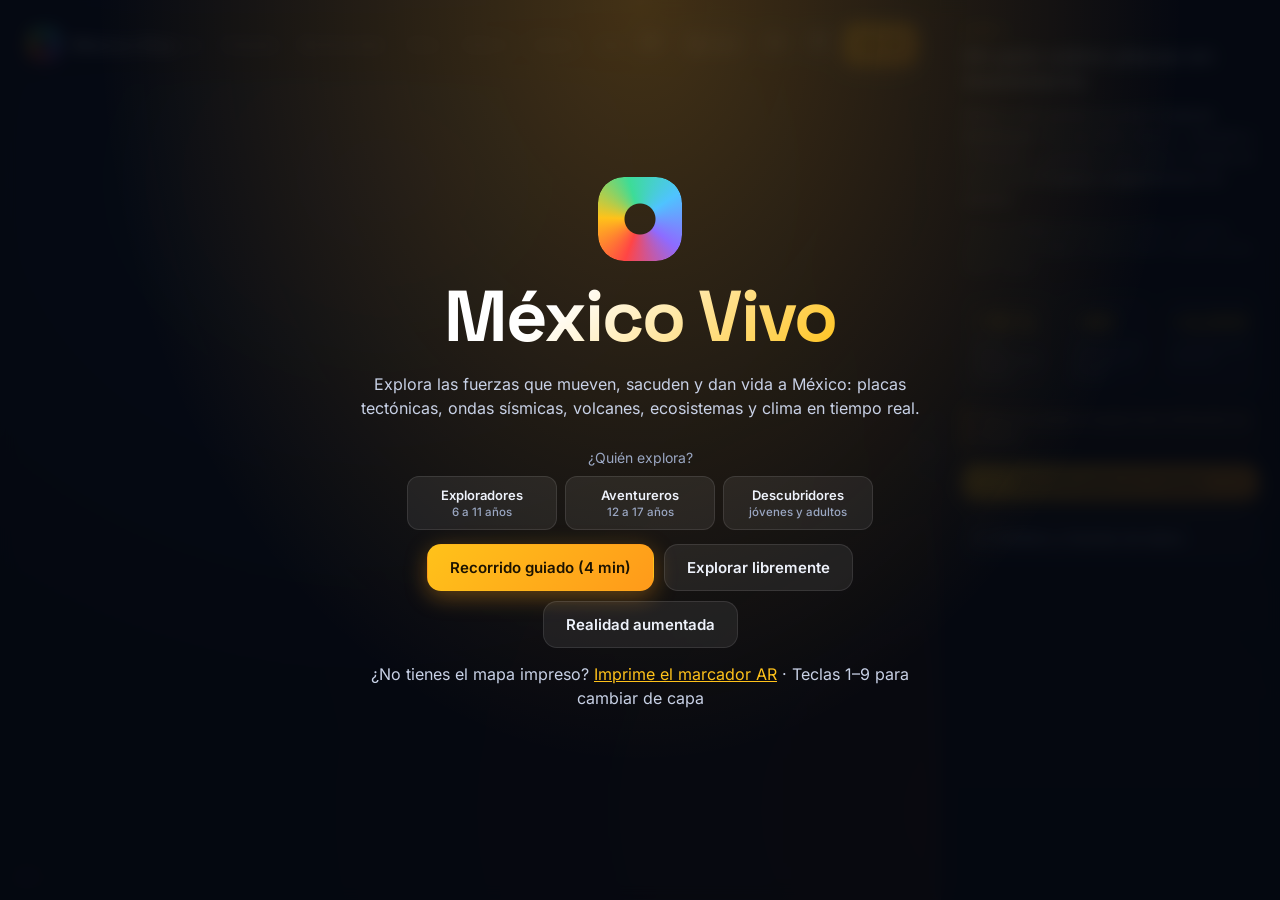
==== commit 9a734261: "P2: Sabores de México con evidencia arqueológica verificada - Capa 9 (tecla 9): vasijas en 5 sitios " ====
--- a/index.html
+++ b/index.html
@@ -35,6 +35,7 @@
       <button role="tab" data-capa="historia">Historia</button>
       <button role="tab" data-capa="cultura">Cultura</button>
       <button role="tab" data-capa="lenguas">Lenguas</button>
+      <button role="tab" data-capa="sabores">Sabores</button>
     </nav>
     <div class="acciones">
       <button class="btn icono" id="btn-sonido" aria-pressed="true" title="Sonido"><svg class="ico" viewBox="0 0 24 24" aria-hidden="true"><path d="M4 9v6h4l5 4V5L8 9H4z"/><path class="on" d="M16 8.5a5 5 0 0 1 0 7M18.5 6a8.5 8.5 0 0 1 0 12"/><path class="off" d="M16 9l5 6M21 9l-5 6"/></svg></button>
@@ -282,6 +283,45 @@
       <h3>Fuentes consultadas</h3>
       <ul class="fuentes" id="fuentes-lenguas"></ul>
     </section>
+    <section class="panel-capa" data-capa="sabores" hidden>
+      <p class="sub">Capa 9 · Sabores de México</p>
+      <h2>Del teocintle a la tortilla</h2>
+      <p class="solo-exploradores nino">El maíz, la calabaza y el chile se cultivan en esta tierra desde hace miles de años. ¡Toca las vasijas del mapa para descubrir dónde se encontraron sus rastros más antiguos!</p>
+      <p class="solo-descubridores avanzado">La arqueobotánica combina restos visibles (semillas, mazorcas), microfósiles (almidones, fitolitos), residuos químicos en cerámica y ADN antiguo. Cada línea de evidencia tiene límites: el uso de una planta no prueba que ya estuviera domesticada.</p>
+      <p>Las vasijas del mapa marcan sitios donde se encontró evidencia antigua de alimentos. Muestran <b>dónde hay pruebas</b>, no «el único lugar de origen»: varias plantas se domesticaron en regiones amplias, y algunas, como el cacao, tienen su evidencia más antigua fuera de México.</p>
+
+      <h3>Descubre: la línea del tiempo</h3>
+      <ol class="linea-sabores" id="linea-sabores"></ol>
+
+      <h3>Experimenta: laboratorio de nixtamalización</h3>
+      <p class="solo-exploradores nino">Nixtamalizar es cocer el maíz con agua y cal. ¡Así se hace la masa de las tortillas!</p>
+      <div class="lab-nixtamal" id="lab-nixtamal">
+        <div class="lab-olla" aria-hidden="true"><div class="lab-agua"></div><div class="lab-granos"></div><div class="lab-vapor"></div></div>
+        <div class="lab-pasos" id="lab-pasos" role="list"></div>
+        <p class="lab-texto" id="lab-texto" aria-live="polite"></p>
+        <div class="lab-botones">
+          <button class="btn sec" id="lab-atras">Anterior</button>
+          <button class="btn primario" id="lab-sig">Siguiente paso</button>
+        </div>
+        <label class="lab-cal"><input type="checkbox" id="lab-sin-cal"> <span>Comparar: ¿y si cocemos el maíz <b>sin cal</b>?</span></label>
+        <p class="lab-compara" id="lab-compara" hidden></p>
+      </div>
+      <p class="nota">Los pasos son generales: tiempos, cantidades y temperaturas cambian según la comunidad y la receta, por eso no los indicamos.</p>
+
+      <h3>Comprende: ¿por qué funciona?</h3>
+      <div id="efectos-nixtamal"></div>
+
+      <h3>Una cocina viva</h3>
+      <p>En 2010, la UNESCO inscribió la cocina tradicional mexicana (con el paradigma de Michoacán) en su Lista del Patrimonio Cultural Inmaterial. Destaca el maíz, el frijol y el chile como base, técnicas como la milpa, la chinampa y la nixtamalización, y el papel de las cocineras tradicionales que guardan ese conocimiento.</p>
+      <button class="btn" id="btn-ir-platillos">Ver platillos regionales (capa Cultura)</button>
+
+      <div class="politica">
+        <b>Cómo cuidamos este módulo</b>
+        <p>Solo usamos datos de artículos científicos y organismos oficiales, con su fecha de consulta. No decimos que un alimento «es de» un solo estado o pueblo cuando la evidencia apunta a varias regiones. Las ubicaciones en el mapa son aproximadas.</p>
+      </div>
+      <h3>Fuentes consultadas</h3>
+      <ul class="fuentes" id="fuentes-sabores"></ul>
+    </section>
 
   </aside>
 
@@ -318,7 +358,7 @@
         <button class="btn grande" id="btn-empezar">Explorar libremente</button>
         <button class="btn grande" id="btn-empezar-ar">Realidad aumentada</button>
       </div>
-      <p class="nota">¿No tienes el mapa impreso? <a href="marcador.html" target="_blank">Imprime el marcador AR</a> · Teclas 1–5 para cambiar de capa</p>
+      <p class="nota">¿No tienes el mapa impreso? <a href="marcador.html" target="_blank">Imprime el marcador AR</a> · Teclas 1–9 para cambiar de capa</p>
     </div>
   </div>
 
--- a/css/estilo.css
+++ b/css/estilo.css
@@ -602,3 +602,41 @@
 .fuentes small { color: var(--texto-2); }
 .politica { background: rgba(47,143,107,0.1); border-left: 3px solid #2f8f6b; padding: 10px 12px; border-radius: 8px; margin: 14px 0; font-size: 13px; }
 .politica p { margin: 4px 0 0; }
+
+/* ---------- Sabores de México ---------- */
+.linea-sabores { list-style: none; margin: 8px 0 14px; padding: 0 0 0 14px; border-left: 2px solid #c7ab84; }
+.linea-sabores li { position: relative; margin: 0 0 10px; font-size: 13px; display: grid; gap: 1px; }
+.linea-sabores li::before { content: ''; position: absolute; left: -20px; top: 4px; width: 10px; height: 10px; border-radius: 50%; background: #c7ab84; }
+.linea-sabores li b { color: var(--oro); font-size: 12px; }
+.linea-sabores li small { color: var(--texto-2); font-size: 11px; }
+.lab-nixtamal { background: var(--vidrio-2); border: 1px solid var(--linea); border-radius: 12px; padding: 12px; display: grid; gap: 10px; }
+.lab-olla { position: relative; height: 92px; width: 130px; margin: 0 auto; border-radius: 10px 10px 48px 48px; background: linear-gradient(#8c4a2b, #5e2f1a); overflow: hidden; box-shadow: inset 0 -6px 12px rgba(0,0,0,.35); }
+.lab-agua { position: absolute; inset: auto 8px 8px; height: 0; border-radius: 0 0 40px 40px; background: #7fb6d6; transition: height .6s, background .6s; }
+.lab-granos { position: absolute; left: 22px; right: 22px; bottom: 12px; height: 30px; border-radius: 50%;
+  background: radial-gradient(circle at 20% 60%, #f2c23a 6px, transparent 7px), radial-gradient(circle at 45% 40%, #f2c23a 6px, transparent 7px),
+    radial-gradient(circle at 70% 65%, #f2c23a 6px, transparent 7px), radial-gradient(circle at 85% 35%, #f2c23a 6px, transparent 7px), radial-gradient(circle at 32% 25%, #f2c23a 6px, transparent 7px);
+  transition: filter .6s, opacity .6s, border-radius .6s; }
+.lab-vapor { position: absolute; top: -4px; left: 0; right: 0; height: 30px; opacity: 0; background: radial-gradient(ellipse at 30% 100%, rgba(255,255,255,.5), transparent 60%), radial-gradient(ellipse at 70% 100%, rgba(255,255,255,.4), transparent 60%); transition: opacity .6s; }
+.lab-nixtamal[data-paso="cal"] .lab-agua, .lab-nixtamal[data-paso="reposo"] .lab-agua { height: 52px; background: #d9e4e8; }
+.lab-nixtamal[data-paso="coccion"] .lab-agua { height: 56px; background: #e8e2c8; }
+.lab-nixtamal[data-paso="coccion"] .lab-vapor { opacity: 1; animation: vapor 1.6s ease-in-out infinite; }
+.lab-nixtamal[data-paso="reposo"] .lab-granos, .lab-nixtamal[data-paso="lavado"] .lab-granos { filter: saturate(.7) brightness(1.15); }
+.lab-nixtamal[data-paso="lavado"] .lab-agua { height: 30px; background: #9cc9e0; }
+.lab-nixtamal[data-paso="molienda"] .lab-granos { background: #f1dfa6; border-radius: 40% 40% 50% 50%; height: 34px; }
+.lab-nixtamal.sin-cal[data-paso="cal"] .lab-agua, .lab-nixtamal.sin-cal[data-paso="coccion"] .lab-agua, .lab-nixtamal.sin-cal[data-paso="reposo"] .lab-agua { background: #7fb6d6; }
+@keyframes vapor { 50% { transform: translateY(-6px); opacity: .6; } }
+.lab-pasos { display: flex; flex-wrap: wrap; gap: 4px; font-size: 11.5px; }
+.lab-pasos span { padding: 3px 7px; border-radius: 999px; background: rgba(255,255,255,.06); color: var(--texto-2); }
+.lab-pasos span.hecho { color: var(--texto); background: rgba(199,171,132,.25); }
+.lab-pasos span.actual { color: #1b1206; background: var(--oro); font-weight: 600; }
+.lab-texto { margin: 0; font-size: 14px; min-height: 3em; }
+.lab-botones { display: flex; gap: 8px; justify-content: flex-end; }
+.lab-cal { font-size: 13px; display: flex; gap: 6px; align-items: center; }
+.lab-compara { margin: 0; font-size: 13px; background: rgba(255,154,26,.12); border-left: 3px solid var(--oro-2); padding: 8px 10px; border-radius: 6px; }
+#efectos-nixtamal { display: grid; grid-template-columns: 1fr 1fr; gap: 8px; }
+.efecto { background: var(--vidrio-2); border: 1px solid var(--linea); border-radius: 10px; padding: 8px 10px; font-size: 12.5px; }
+.efecto p { margin: 4px 0; }
+.efecto small { color: var(--texto-2); font-size: 11px; }
+body.sencillo #efectos-nixtamal { grid-template-columns: 1fr; }
+body.sencillo .efecto small, body.sencillo .linea-sabores small { display: none; }
+@media (max-width: 420px) { #efectos-nixtamal { grid-template-columns: 1fr; } }
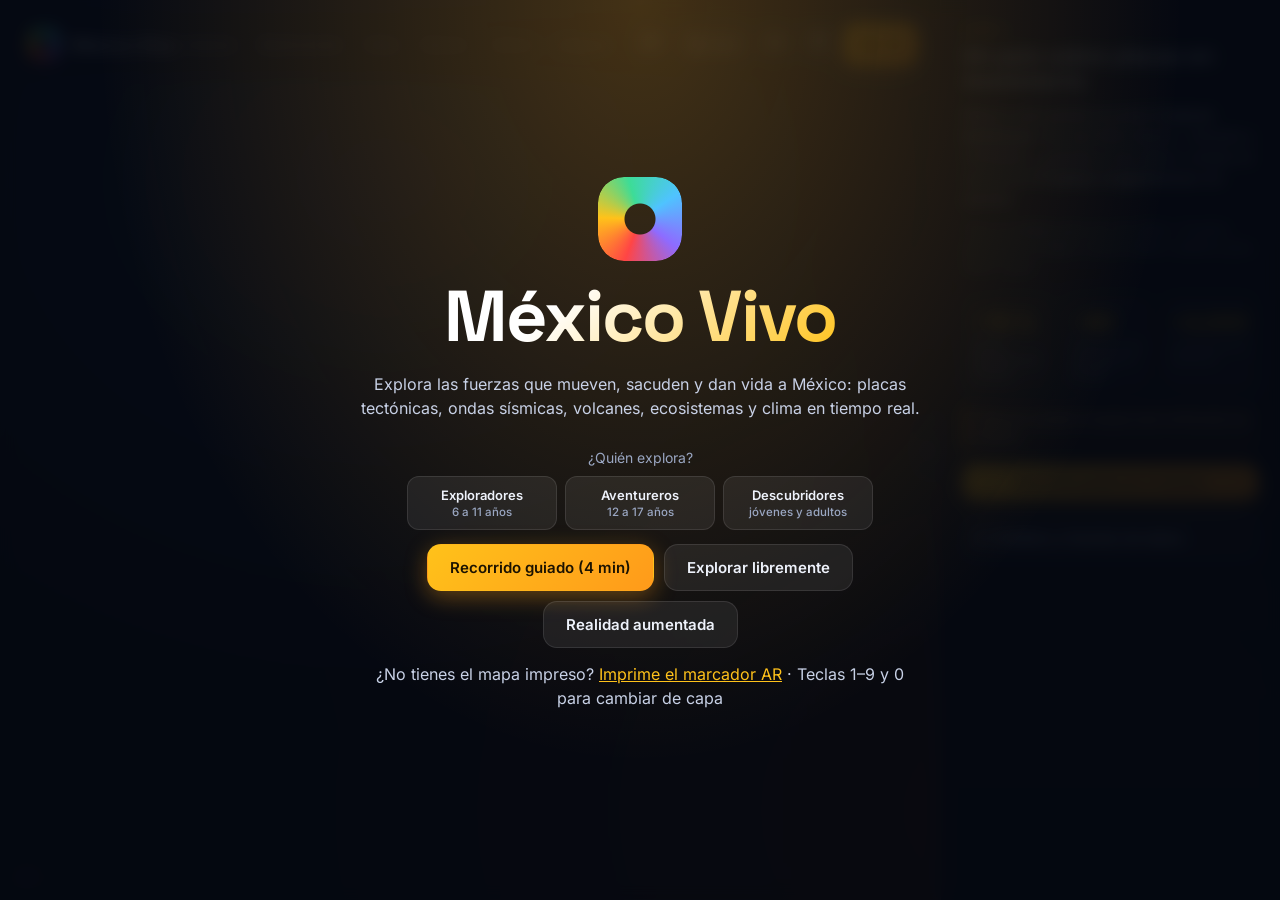
==== commit 175cdf4b: "P2: Maravillas naturales con fuentes de la UNESCO - Capa 10 (tecla 0): los 8 sitios naturales y mixt" ====
--- a/index.html
+++ b/index.html
@@ -36,6 +36,7 @@
       <button role="tab" data-capa="cultura">Cultura</button>
       <button role="tab" data-capa="lenguas">Lenguas</button>
       <button role="tab" data-capa="sabores">Sabores</button>
+      <button role="tab" data-capa="maravillas">Maravillas</button>
     </nav>
     <div class="acciones">
       <button class="btn icono" id="btn-sonido" aria-pressed="true" title="Sonido"><svg class="ico" viewBox="0 0 24 24" aria-hidden="true"><path d="M4 9v6h4l5 4V5L8 9H4z"/><path class="on" d="M16 8.5a5 5 0 0 1 0 7M18.5 6a8.5 8.5 0 0 1 0 12"/><path class="off" d="M16 9l5 6M21 9l-5 6"/></svg></button>
@@ -286,7 +287,7 @@
     <section class="panel-capa" data-capa="sabores" hidden>
       <p class="sub">Capa 9 · Sabores de México</p>
       <h2>Del teocintle a la tortilla</h2>
-      <p class="solo-exploradores nino">El maíz, la calabaza y el chile se cultivan en esta tierra desde hace miles de años. ¡Toca las vasijas del mapa para descubrir dónde se encontraron sus rastros más antiguos!</p>
+      <p class="solo-exploradores nino">El maíz, el frijol, la calabaza y el chile se cultivan en esta tierra desde hace miles de años. ¡Toca las vasijas del mapa para descubrir dónde se encontraron sus rastros más antiguos!</p>
       <p class="solo-descubridores avanzado">La arqueobotánica combina restos visibles (semillas, mazorcas), microfósiles (almidones, fitolitos), residuos químicos en cerámica y ADN antiguo. Cada línea de evidencia tiene límites: el uso de una planta no prueba que ya estuviera domesticada.</p>
       <p>Las vasijas del mapa marcan sitios donde se encontró evidencia antigua de alimentos. Muestran <b>dónde hay pruebas</b>, no «el único lugar de origen»: varias plantas se domesticaron en regiones amplias, y algunas, como el cacao, tienen su evidencia más antigua fuera de México.</p>
 
@@ -315,12 +316,42 @@
       <p>En 2010, la UNESCO inscribió la cocina tradicional mexicana (con el paradigma de Michoacán) en su Lista del Patrimonio Cultural Inmaterial. Destaca el maíz, el frijol y el chile como base, técnicas como la milpa, la chinampa y la nixtamalización, y el papel de las cocineras tradicionales que guardan ese conocimiento.</p>
       <button class="btn" id="btn-ir-platillos">Ver platillos regionales (capa Cultura)</button>
 
+      <h3>Otros alimentos</h3>
+      <div id="otros-alimentos"></div>
+      <div class="no-exploradores">
+        <p class="nota">Aún en verificación (no se muestran como hechos hasta leer la fuente):</p>
+        <ul class="fuentes" id="pendientes-sabores"></ul>
+      </div>
+
       <div class="politica">
         <b>Cómo cuidamos este módulo</b>
         <p>Solo usamos datos de artículos científicos y organismos oficiales, con su fecha de consulta. No decimos que un alimento «es de» un solo estado o pueblo cuando la evidencia apunta a varias regiones. Las ubicaciones en el mapa son aproximadas.</p>
       </div>
       <h3>Fuentes consultadas</h3>
       <ul class="fuentes" id="fuentes-sabores"></ul>
+    </section>
+    <section class="panel-capa" data-capa="maravillas" hidden>
+      <p class="sub">Capa 10 · Maravillas naturales</p>
+      <h2>¿Por qué existe este lugar?</h2>
+      <p class="solo-exploradores nino">México tiene islas que son volcanes, bosques llenos de mariposas y pozos de agua que podrían venir de un asteroide. ¡Toca cada símbolo del mapa y adivina por qué existe!</p>
+      <p class="solo-descubridores avanzado">Cada maravilla une un proceso de la Tierra (vulcanismo, tectónica, corrientes oceánicas, un impacto) con la vida que hoy la habita. Los textos resumen las fichas oficiales de la UNESCO; los cenotes se apoyan en dos artículos científicos y se presentan como hipótesis.</p>
+      <p>Aquí están los 8 sitios naturales y mixtos de México en la Lista del Patrimonio Mundial de la UNESCO, sus 2 Geoparques Mundiales y el Anillo de Cenotes de Yucatán. En cada uno, primero adivina por qué existe y luego descubre la respuesta.</p>
+
+      <h3>Tu expedición</h3>
+      <div class="expedicion">
+        <div class="exp-pista"><i id="expedicion-barra"></i></div>
+        <span><b id="expedicion-num">0 de 11</b> maravillas descubiertas</span>
+      </div>
+
+      <h3>Las maravillas</h3>
+      <ul class="lista-maravillas" id="lista-maravillas"></ul>
+
+      <div class="politica">
+        <b>Cómo cuidamos este módulo</b>
+        <p>Solo incluimos lugares con reconocimiento oficial de la UNESCO o con estudios científicos que pudimos consultar. México tiene muchas más áreas naturales protegidas; agregarlas requiere verificar sus fuentes (CONANP). Los geositios siguen en la capa Volcanes y las especies en Biodiversidad: desde aquí puedes ir a ellos.</p>
+      </div>
+      <h3>Fuentes consultadas</h3>
+      <ul class="fuentes" id="fuentes-maravillas"></ul>
     </section>
 
   </aside>
@@ -358,7 +389,7 @@
         <button class="btn grande" id="btn-empezar">Explorar libremente</button>
         <button class="btn grande" id="btn-empezar-ar">Realidad aumentada</button>
       </div>
-      <p class="nota">¿No tienes el mapa impreso? <a href="marcador.html" target="_blank">Imprime el marcador AR</a> · Teclas 1–9 para cambiar de capa</p>
+      <p class="nota">¿No tienes el mapa impreso? <a href="marcador.html" target="_blank">Imprime el marcador AR</a> · Teclas 1–9 y 0 para cambiar de capa</p>
     </div>
   </div>
 
--- a/css/estilo.css
+++ b/css/estilo.css
@@ -493,7 +493,8 @@
   .btn.icono { width: 38px; height: 38px; }
 }
 @media (max-width: 1150px) and (min-width: 901px) {
-  .capas button { padding: 8px 6px; font-size: 12px; }
+  .capas { gap: 2px; }
+  .capas button { padding: 8px 5px; font-size: 12px; }
   .btn.pasaporte .cuenta { display: none; }
 }
 @media (max-width: 900px) {
@@ -640,3 +641,24 @@
 body.sencillo #efectos-nixtamal { grid-template-columns: 1fr; }
 body.sencillo .efecto small, body.sencillo .linea-sabores small { display: none; }
 @media (max-width: 420px) { #efectos-nixtamal { grid-template-columns: 1fr; } }
+body.sencillo .no-exploradores { display: none; }
+
+/* ---------- Maravillas naturales ---------- */
+.expedicion { display: grid; gap: 6px; font-size: 13px; }
+.exp-pista { height: 10px; border-radius: 999px; background: rgba(255,255,255,.08); overflow: hidden; }
+.exp-pista i { display: block; height: 100%; width: 0; background: linear-gradient(90deg, #2fae7a, #ffc21a); transition: width .5s; }
+.lista-maravillas, .lista-maravillas ul { list-style: none; margin: 0; padding: 0; }
+.m-grupo { margin: 0 0 10px; }
+.m-grupo > span { display: flex; align-items: center; gap: 6px; font-size: 12px; color: var(--texto-2); margin-bottom: 4px; }
+.m-grupo > span i { width: 10px; height: 10px; border-radius: 3px; }
+.lista-maravillas li[data-id] { display: grid; gap: 1px; padding: 7px 10px; margin: 0 0 4px; border-radius: 9px; background: var(--vidrio-2); border: 1px solid var(--linea); cursor: pointer; font-size: 13px; }
+.lista-maravillas li[data-id]:hover { border-color: #2fae7a; }
+.lista-maravillas li[data-id] small { color: var(--texto-2); font-size: 11.5px; }
+.lista-maravillas li.vista b::after { content: ' ✓'; color: #3ddc97; }
+.m-pregunta { font-size: 14.5px; }
+.m-opciones { display: grid; gap: 6px; margin: 6px 0 10px; }
+.m-opciones .btn { text-align: left; justify-content: flex-start; }
+.m-opciones .btn.correcta { border-color: #3ddc97; background: rgba(61,220,151,.16); }
+.m-opciones .btn.incorrecta { border-color: #ff6b6b; background: rgba(255,107,107,.14); }
+.m-opciones .btn:disabled { opacity: 1; cursor: default; }
+.m-resultado { font-weight: 700; color: var(--oro); }
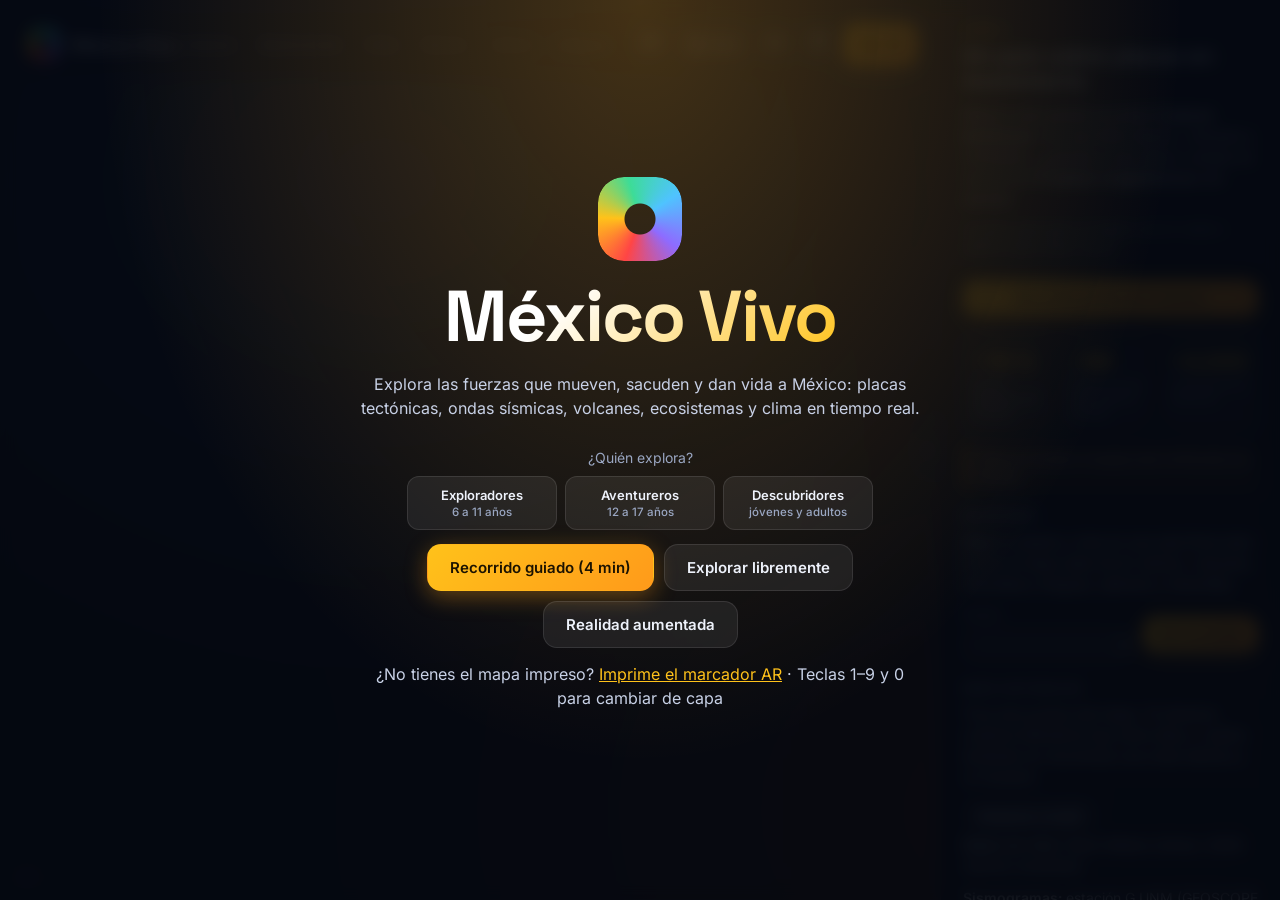
==== commit 650ed8a4: "Panel didáctico: Adivina primero, misión visible y pestañas por capa - js/panel.js reorganiza cada c" ====
--- a/index.html
+++ b/index.html
@@ -55,81 +55,108 @@
       <p class="sub">Capa 1</p>
       <h2>Un país sobre placas en movimiento</h2>
       <p class="solo-exploradores nino">México está hecho de piezas gigantes de roca que se mueven muy despacio: las placas. ¡Toca un estado para conocerlo!</p>
-      <p class="solo-descubridores avanzado">Fuentes de los datos: ver «Créditos y fuentes». Las cifras marcadas «en revisión» todavía no tienen una fuente registrada.</p>
-      <p>México está donde se juntan <b>5 placas tectónicas</b>. Por eso tiene sismos, volcanes y montañas, y gracias a ese relieve variado es uno de los <b>17 países megadiversos</b> del planeta.</p>
-      <p class="nota">Toca un estado para ver sus datos. Arrastra para girar el mapa y usa la rueda o pellizca para hacer zoom.</p>
-      <div class="tarjetas">
-        <div><b>~12 %</b><small>de las especies del mundo</small></div>
-        <div><b>~80</b><small>sismos al día que registra el SSN</small></div>
-        <div><b>+2,000</b><small>volcanes en el territorio</small></div>
-      </div>
-      <p class="revision">Cifras en revisión: el equipo está verificando sus fuentes.</p>
+      <p class="solo-descubridores avanzado" data-tab="fuentes">Las cifras marcadas «en revisión» todavía no tienen una fuente registrada.</p>
+      <p class="no-exploradores">México está donde se juntan <b>5 placas tectónicas</b>. Por eso tiene sismos, volcanes y montañas, y gracias a ese relieve variado es uno de los <b>17 países megadiversos</b> del planeta.</p>
+      <p class="nota">Arrastra para girar el mapa y usa la rueda o pellizca para hacer zoom.</p>
       <button class="btn primario" id="btn-recorrido-panel">Recorrido guiado de 4 minutos</button>
-      <details>
-        <summary>Créditos y fuentes de datos</summary>
+      <div class="no-exploradores">
+        <div class="tarjetas">
+          <div><b>~12 %</b><small>de las especies del mundo</small></div>
+          <div><b>~80</b><small>sismos al día que registra el SSN</small></div>
+          <div><b>+2,000</b><small>volcanes en el territorio</small></div>
+        </div>
+        <p class="revision">Cifras en revisión: el equipo está verificando sus fuentes.</p>
+      </div>
+      <div data-tab="experimenta">
+        <h3>Mi estado</h3>
+        <p>Elige tu estado y mira en una sola ficha todo lo que el mapa sabe de él: sismos, volcanes, naturaleza, lenguas, sabores y maravillas.</p>
+        <div class="fila">
+          <label class="campo">Estado <select id="sel-mi-estado"></select></label>
+          <button class="btn primario" id="btn-mi-estado">Ver mi estado</button>
+        </div>
+        <h3>Mide distancias</h3>
+        <p>Toca dos puntos del mapa. Te diremos cuántos kilómetros hay entre ellos y cuánto tardarían en recorrerlos una onda sísmica y un tsunami.</p>
+        <button class="btn" id="btn-medir">Empezar a medir</button>
+        <p class="resultado" id="medida-res" hidden></p>
+      </div>
+      <div data-tab="fuentes">
         <p><b>Datos en vivo:</b> Open-Meteo (clima), USGS (sismos recientes).</p>
         <p><b>Sismogramas:</b> estación G.UNM (GEOSCOPE / UNAM), servicio FDSN de EarthScope.</p>
         <p><b>Sonidos:</b></p>
         <ul id="creditos-sonido"></ul>
         <p><b>Bibliotecas:</b> Three.js y MindAR (licencia MIT).</p>
-      </details>
+        <p class="nota">Cada capa tiene su propia pestaña «Fuentes». La lista completa de afirmaciones está en el <a href="verificador.html" target="_blank" rel="noopener">verificador</a>.</p>
+      </div>
     </section>
 
     <section class="panel-capa" data-capa="tectonica" hidden>
       <p class="sub">Capa 2 · Física de ondas</p>
       <h2>Simulador de sismos y alerta temprana</h2>
       <p class="solo-exploradores nino">Cuando dos placas se atoran y de pronto se sueltan, la tierra tiembla. Toca el mar cerca de la costa y presiona Simular.</p>
-      <p class="solo-descubridores avanzado">Ecuaciones del modelo: llegada t = R / v; distancia hipocentral R = √(d² + h²); distancia por S−P: d = Δt / (1/v<sub>S</sub> − 1/v<sub>P</sub>); energía log₁₀E = 1.5M + 4.8; intensidad I = 2.7 + 1.5M − 3·log₁₀R (relación ajustada por el equipo, no oficial). Tsunami: v = √(g·h).</p>
-      <p>Toca el mapa (también el mar) para elegir el epicentro. Después pulsa <b>Simular</b> y verás las <span class="tag p">ondas P</span> y <span class="tag s">ondas S</span> viajar por el país.</p>
-      <div class="poe">
-        <p><b>1. Predice:</b> ¿cuántos segundos de aviso tendrá <b id="poe-ciudad">Pachuca</b>?</p>
-        <div class="control">
-          <label for="rng-pred">Tu predicción <output id="val-pred">30 s</output></label>
-          <input type="range" id="rng-pred" min="0" max="150" step="5" value="30">
-        </div>
-        <p class="nota"><b>2. Observa:</b> simula el sismo · <b>3. Explica:</b> compara con el resultado.</p>
-        <p class="poe-res" id="poe-res" hidden></p>
-      </div>
-      <div class="control">
-        <label for="rng-mag">Magnitud <output id="val-mag">7.4</output></label>
-        <input type="range" id="rng-mag" min="4" max="9" step="0.1" value="7.4">
-      </div>
-      <div class="control">
-        <label for="rng-prof">Profundidad <output><span id="val-prof">20</span> km</output></label>
-        <input type="range" id="rng-prof" min="5" max="200" step="1" value="20">
-      </div>
-      <div class="control">
-        <label for="rng-vel">Velocidad de la simulación <output id="val-vel">10×</output></label>
-        <input type="range" id="rng-vel" min="1" max="40" step="1" value="10">
-      </div>
-      <div class="fila">
-        <label class="campo">🎧 Escuchar desde
-          <select id="sel-escucha"></select>
-        </label>
-        <label class="switch"><input type="checkbox" id="chk-alerta" checked><span></span>Alerta sísmica</label>
-      </div>
-      <label class="switch"><input type="checkbox" id="chk-simulacro" checked><span></span>Simulacro al sonar la alerta (agáchate, cúbrete, sujétate)</label>
-      <label class="switch"><input type="checkbox" id="chk-tsunami" checked><span></span>Simular tsunami si el sismo es en el mar</label>
-      <p class="nota">Epicentro: <b id="epi-texto">—</b></p>
-      <div class="fila">
-        <button class="btn primario grande" id="btn-sismo">▶ Simular sismo</button>
-        <div class="reloj"><b id="sismo-reloj">0.0 s</b><small id="sismo-radios">P: 0 km · S: 0 km</small></div>
-      </div>
-      <label class="switch"><input type="checkbox" id="chk-subsuelo" checked><span></span>Ver bajo la superficie (placa de Cocos e hipocentro)</label>
-      <p class="aviso-sim">Simulación educativa con modelos simplificados. <b>No</b> es un sistema de alerta ni de predicción: para eso consulta el SASMEX y el SSN.</p>
+      <p class="solo-descubridores avanzado" data-tab="comprende">Ecuaciones del modelo: llegada t = R / v; distancia hipocentral R = √(d² + h²); distancia por S−P: d = Δt / (1/v<sub>S</sub> − 1/v<sub>P</sub>); energía log₁₀E = 1.5M + 4.8; intensidad I = 2.7 + 1.5M − 3·log₁₀R (relación ajustada por el equipo, no oficial). Tsunami: v = √(g·h).</p>
+      <div data-tab="experimenta">
+        <div class="paso-sim">
+          <span class="paso-num">1</span>
+          <div><b>Elige el lugar</b><p>Toca el mapa (también el mar). Epicentro: <b id="epi-texto">—</b></p></div>
+        </div>
+        <div class="paso-sim">
+          <span class="paso-num">2</span>
+          <div><b>Elige la fuerza</b>
+            <div class="control">
+              <label for="rng-mag">Magnitud <output id="val-mag">7.4</output></label>
+              <input type="range" id="rng-mag" min="4" max="9" step="0.1" value="7.4">
+            </div>
+            <div class="control solo-descubridores">
+              <label for="rng-prof">Profundidad <output><span id="val-prof">20</span> km</output></label>
+              <input type="range" id="rng-prof" min="5" max="200" step="1" value="20">
+            </div>
+          </div>
+        </div>
+        <div class="paso-sim">
+          <span class="paso-num">3</span>
+          <div><b>Predice y simula</b>
+            <div class="poe">
+              <p>¿Cuántos segundos de aviso tendrá <b id="poe-ciudad">Pachuca</b>?</p>
+              <div class="control">
+                <label for="rng-pred">Tu predicción <output id="val-pred">30 s</output></label>
+                <input type="range" id="rng-pred" min="0" max="150" step="5" value="30">
+              </div>
+              <p class="poe-res" id="poe-res" hidden></p>
+            </div>
+            <div class="fila">
+              <button class="btn primario grande" id="btn-sismo">▶ Simular sismo</button>
+              <div class="reloj"><b id="sismo-reloj">0.0 s</b><small id="sismo-radios">P: 0 km · S: 0 km</small></div>
+            </div>
+          </div>
+        </div>
+        <p class="aviso-sim">Simulación educativa con modelos simplificados. <b>No</b> es un sistema de alerta ni de predicción: para eso consulta el SASMEX y el SSN.</p>
+        <div class="resumen" id="sismo-resumen"></div>
+        <p class="resultado" id="tsunami-res"></p>
+        <details class="opciones-sim">
+          <summary>Más opciones</summary>
+          <div class="control">
+            <label for="rng-vel">Velocidad de la simulación <output id="val-vel">10×</output></label>
+            <input type="range" id="rng-vel" min="1" max="40" step="1" value="10">
+          </div>
+          <label class="campo">🎧 Escuchar desde <select id="sel-escucha"></select></label>
+          <label class="switch"><input type="checkbox" id="chk-alerta" checked><span></span>Alerta sísmica</label>
+          <label class="switch"><input type="checkbox" id="chk-simulacro" checked><span></span>Simulacro al sonar la alerta (agáchate, cúbrete, sujétate)</label>
+          <label class="switch"><input type="checkbox" id="chk-tsunami" checked><span></span>Simular tsunami si el sismo es en el mar</label>
+          <label class="switch"><input type="checkbox" id="chk-subsuelo" checked><span></span>Ver bajo la superficie (placa de Cocos e hipocentro)</label>
+        </details>
+        <div class="no-exploradores">
+          <h3>Resultados por ciudad</h3>
+          <div class="tabla-wrap">
+            <table id="sismo-tabla">
+              <thead><tr><th>Ciudad</th><th>km</th><th>P (s)</th><th>S (s)</th><th>Aviso</th><th>Int.</th></tr></thead>
+              <tbody></tbody>
+            </table>
+          </div>
+          <ol class="log" id="sismo-log"></ol>
+        </div>
+      </div>
       <h3>Sismos históricos</h3>
       <div class="historicos" id="historicos"></div>
-      <h3>Corte de la zona de subducción</h3>
-      <canvas id="corte" class="corte"></canvas>
-      <div class="resumen" id="sismo-resumen"></div>
-      <p class="resultado" id="tsunami-res"></p>
-      <div class="tabla-wrap">
-        <table id="sismo-tabla">
-          <thead><tr><th>Ciudad</th><th>km</th><th>P (s)</th><th>S (s)</th><th>Aviso</th><th>Int.</th></tr></thead>
-          <tbody></tbody>
-        </table>
-      </div>
-      <ol class="log" id="sismo-log"></ol>
       <h3>Escucha un sismo real</h3>
       <p>Estos son <b>registros reales</b> del sismógrafo de Ciudad Universitaria (UNAM). La vibración es demasiado lenta para oírla, así que la aceleramos: a ×200, una vibración de 1 Hz suena a 200 Hz.</p>
       <div class="historicos" id="reales"></div>
@@ -146,24 +173,30 @@
       </div>
       <p class="resultado" id="sismograma-info">Elige un sismo para ver su sismograma. Compara las líneas del <b>modelo</b> con la onda P que detecta el algoritmo <b>STA/LTA</b>.</p>
 
-      <h3>Haz tu propio sismo</h3>
-      <p>Tu dispositivo se vuelve un sismógrafo. En tablet o celular usa el <b>acelerómetro</b>: ponlo en la mesa y salta o golpea cerca. En laptop usa el <b>micrófono</b>: aplaude. El detector STA/LTA te avisará, igual que en una estación real.</p>
-      <button class="btn" id="btn-sensor">📳 Activar mi sismógrafo</button>
-      <div class="sensor-wrap"><canvas id="sensor-cv" class="sismograma chico"></canvas><div class="sensor-alerta" id="sensor-alerta" hidden></div></div>
-      <p class="nota" id="sensor-info"></p>
+      <div data-tab="experimenta">
+        <h3>Haz tu propio sismo</h3>
+        <p>Tu dispositivo se vuelve un sismógrafo. En tablet o celular usa el <b>acelerómetro</b>: ponlo en la mesa y salta o golpea cerca. En laptop usa el <b>micrófono</b>: aplaude. El detector STA/LTA te avisará, igual que en una estación real.</p>
+        <button class="btn" id="btn-sensor">📳 Activar mi sismógrafo</button>
+        <div class="sensor-wrap"><canvas id="sensor-cv" class="sismograma chico"></canvas><div class="sensor-alerta" id="sensor-alerta" hidden></div></div>
+        <p class="nota" id="sensor-info"></p>
+      </div>
 
       <h3>Sismos reales</h3>
       <label class="switch"><input type="checkbox" id="chk-usgs"><span></span>Mostrar los sismos de los últimos 30 días (USGS)</label>
       <p class="nota" id="usgs-estado"></p>
       <ul class="lista" id="usgs-lista"></ul>
-      <details>
+      <div data-tab="comprende">
+        <h3>Corte de la zona de subducción</h3>
+        <canvas id="corte" class="corte"></canvas>
+      </div>
+      <details data-tab="comprende" open>
         <summary>¿Cómo funciona la física?</summary>
         <p>La <b>onda P</b> (primaria) comprime y estira la roca, como un resorte, a ~6.5 km/s. La <b>onda S</b> (secundaria) la mueve de lado a lado a ~3.6 km/s y causa la mayor parte del daño.</p>
         <p>Como la P llega primero, la diferencia de tiempo <b>S − P</b> sirve para saber a qué distancia ocurrió el sismo: <i>d = Δt / (1/v<sub>S</sub> − 1/v<sub>P</sub>)</i>.</p>
         <p>La <b>magnitud</b> mide la energía: cada punto más libera unas <b>32 veces</b> más energía (log₁₀E = 1.5M + 4.8). La <b>intensidad</b> (escala de Mercalli, I–XII) mide qué tan fuerte se siente en cada lugar, y baja con la distancia.</p>
         <p><b>Tsunami:</b> si un sismo grande y somero levanta el fondo del mar, toda la columna de agua se mueve. La ola viaja a <i>v = √(g·h)</i>: en mar abierto (4 km de profundidad) va a unos 710 km/h, como un avión. Cerca de la costa se frena y crece. El 22 de junio de 1932 un tsunami arrasó Cuyutlán, Colima. Las alturas que muestra la app son estimaciones didácticas.</p>
       </details>
-      <details>
+      <details data-tab="comprende" class="no-exploradores">
         <summary>Límites del modelo (léelo antes de confiar en los números)</summary>
         <ul>
           <li><b>Velocidades constantes</b> (P 6.5 km/s, S 3.6 km/s) y trayectoria recta. En la Tierra real la velocidad aumenta con la profundidad y las ondas se curvan.</li>
@@ -179,26 +212,27 @@
       <p class="sub">Capa 3 · Geología</p>
       <h2>Volcanes y el Eje Neovolcánico</h2>
       <p class="solo-exploradores nino">Los volcanes son montañas por donde sale roca derretida del interior de la Tierra. ¡Toca uno que tenga fuego!</p>
-      <p class="solo-descubridores avanzado">En el visor de relieve real, la exageración vertical multiplica las alturas para que el relieve se note. Con 1× la proporción es la real. Las erupciones son representaciones educativas, no simulaciones físicas.</p>
-      <p>La placa de Cocos se hunde bajo México. A unos 100 km de profundidad suelta agua que funde el manto, y ese magma sube y forma la cadena de volcanes que cruza el país.</p>
-      <p class="nota">Toca un volcán y pulsa «Simular erupción». Los volcanes con 🔥 están activos y echan fumarolas.</p>
+      <p class="solo-descubridores avanzado" data-tab="comprende">En el visor de relieve real, la exageración vertical multiplica las alturas para que el relieve se note. Con 1× la proporción es la real. Las erupciones son representaciones educativas, no simulaciones físicas.</p>
+      <p class="nota">Los volcanes con 🔥 están activos y echan fumarolas. Toca uno de la lista o del mapa.</p>
       <ul class="lista" id="lista-volcanes"></ul>
+      <p data-tab="comprende">La placa de Cocos se hunde bajo México. A unos 100 km de profundidad suelta agua que funde el manto, y ese magma sube y forma la cadena de volcanes que cruza el país.</p>
     </section>
 
     <section class="panel-capa" data-capa="biodiversidad" hidden>
       <p class="sub">Capa 4 · Ecología</p>
       <h2>Biodiversidad y paisajes sonoros</h2>
       <p class="solo-exploradores nino">En México viven muchísimos animales y plantas que no existen en ningún otro país. Toca un estado y escucha.</p>
-      <p class="solo-descubridores avanzado">Una especie endémica solo vive en un lugar del mundo; una nativa vive naturalmente en un lugar, pero también puede vivir en otros. Las categorías de riesgo se están verificando con la NOM-059-SEMARNAT-2010 y la Lista Roja de la UICN.</p>
-      <p>Cada color es un ecosistema. Toca un estado para <b>escuchar</b> su paisaje sonoro, sintetizado con física del sonido: ruido filtrado para el viento y las olas, osciladores para las aves, las ranas y los insectos.</p>
+      <p class="solo-descubridores avanzado" data-tab="comprende">Una especie endémica solo vive en un lugar del mundo; una nativa vive naturalmente en un lugar, pero también puede vivir en otros. Las categorías de riesgo se están verificando con la NOM-059-SEMARNAT-2010 y la Lista Roja de la UICN.</p>
+      <p class="no-exploradores">Cada color es un ecosistema. Toca un estado para <b>escuchar</b> su paisaje sonoro.</p>
       <ul class="lista" id="lista-especies"></ul>
+      <p data-tab="comprende">Algunos paisajes sonoros son grabaciones reales (autor y licencia en la pestaña Fuentes de la capa Estados). Otros se sintetizan con física del sonido: ruido filtrado para el viento y las olas, osciladores para las aves, las ranas y los insectos.</p>
     </section>
 
     <section class="panel-capa" data-capa="clima" hidden>
       <p class="sub">Capa 5 · Datos en tiempo real</p>
       <h2>Clima en vivo</h2>
       <p class="solo-exploradores nino">Mientras más alto subes, más frío hace. Mira qué capitales están más frías hoy.</p>
-      <p class="solo-descubridores avanzado">Modelo: T = a + b·altitud + c·latitud, ajustado por mínimos cuadrados. R² es la fracción de la variación que el modelo explica; no demuestra causalidad. Los datos de Open-Meteo son estimaciones de modelos meteorológicos, no mediciones de estación; el clima se describe con normales de 30 años, no con el dato de un día.</p>
+      <p class="solo-descubridores avanzado" data-tab="comprende">Modelo: T = a + b·altitud + c·latitud, ajustado por mínimos cuadrados. R² es la fracción de la variación que el modelo explica; no demuestra causalidad. Los datos de Open-Meteo son estimaciones de modelos meteorológicos, no mediciones de estación; el clima se describe con normales de 30 años, no con el dato de un día.</p>
       <div class="fila">
         <label class="campo">Variable
           <select id="sel-clima">
@@ -211,17 +245,19 @@
         <button class="btn" id="btn-clima">↻ Actualizar</button>
       </div>
       <p class="nota" id="clima-estado"></p>
-      <h3>Experimento: ¿la altura enfría?</h3>
-      <p>Cada punto es una capital (x = altitud, y = temperatura). La línea dorada es el efecto de la altura una vez descontado el de la latitud (regresión múltiple).</p>
-      <label class="campo">Datos de la gráfica
-        <select id="sel-grafica">
-          <option value="ayer">Temperatura media de ayer (más confiable)</option>
-          <option value="ahora">Temperatura de este momento</option>
-        </select>
-      </label>
-      <canvas id="grafica-clima" class="grafica"></canvas>
-      <p class="resultado" id="clima-resultado"></p>
-      <details>
+      <div data-tab="experimenta">
+        <h3>Experimento: ¿la altura enfría?</h3>
+        <p>Cada punto es una capital: a la derecha, más alta; arriba, más caliente. <span class="no-exploradores">La línea dorada es el efecto de la altura una vez descontado el de la latitud (regresión múltiple).</span></p>
+        <label class="campo">Datos de la gráfica
+          <select id="sel-grafica">
+            <option value="ayer">Temperatura media de ayer (más confiable)</option>
+            <option value="ahora">Temperatura de este momento</option>
+          </select>
+        </label>
+        <canvas id="grafica-clima" class="grafica"></canvas>
+        <p class="resultado" id="clima-resultado"></p>
+      </div>
+      <details data-tab="comprende" open>
         <summary>¿Por qué pasa?</summary>
         <p>El aire que sube se expande porque hay menos presión, y al expandirse se enfría (enfriamiento adiabático). Por eso Toluca (2,660 m) es mucho más fría que Villahermosa (10 m), aunque están casi a la misma latitud.</p>
       </details>
@@ -230,128 +266,133 @@
       <p class="sub">Capa 6 · Historia</p>
       <h2>3,500 años de historia en un mapa</h2>
       <p class="solo-exploradores nino">Hace miles de años ya había ciudades en México. Mueve la línea del tiempo para viajar al pasado.</p>
-      <p class="solo-descubridores avanzado">Las fechas son aproximadas y algunas siguen en debate académico. Las culturas mencionadas tienen descendientes y comunidades vivas hoy.</p>
-      <p>De los olmecas a hoy. Mueve la línea del tiempo: los lugares que existían en esa época se encienden en el mapa. Toca un sitio para conocer su historia o un estado para ver los sitios que tiene cerca.</p>
-      <div class="linea-tiempo">
-        <div class="lt-cab"><b id="anio-texto">Todas las épocas</b><button class="btn mini" id="btn-todas-epocas">Ver todas</button></div>
-        <input type="range" id="rng-anio" min="-1500" max="2026" step="1" value="1325" aria-label="Año">
-        <div class="lt-marcas"><span>1500 a.C.</span><span>0</span><span>1521</span><span>hoy</span></div>
-      </div>
-      <p class="resultado" id="era-texto"></p>
-      <ul class="lista eventos" id="eventos-cerca"></ul>
-      <h3>Épocas</h3>
-      <div class="historicos" id="eras"></div>
+      <p class="solo-descubridores avanzado" data-tab="comprende">Las fechas son aproximadas y algunas siguen en debate académico. Las culturas mencionadas tienen descendientes y comunidades vivas hoy.</p>
+      <p class="no-exploradores">De los olmecas a hoy. Toca un sitio para conocer su historia o un estado para ver los sitios que tiene cerca.</p>
       <h3>Lugares</h3>
       <ul class="lista" id="lista-sitios"></ul>
-      <p class="nota">Fechas aproximadas. Fuentes sugeridas: INAH, INEHRM, Archivo General de la Nación.</p>
+      <div data-tab="experimenta">
+        <p>Mueve la línea del tiempo: los lugares que existían en esa época se encienden en el mapa.</p>
+        <div class="linea-tiempo">
+          <div class="lt-cab"><b id="anio-texto">Todas las épocas</b><button class="btn mini" id="btn-todas-epocas">Ver todas</button></div>
+          <input type="range" id="rng-anio" min="-1500" max="2026" step="1" value="1325" aria-label="Año">
+          <div class="lt-marcas"><span>1500 a.C.</span><span>0</span><span>1521</span><span>hoy</span></div>
+        </div>
+        <p class="resultado" id="era-texto"></p>
+        <ul class="lista eventos" id="eventos-cerca"></ul>
+      </div>
+      <div data-tab="comprende">
+        <h3>Épocas</h3>
+        <div class="historicos" id="eras"></div>
+      </div>
+      <p class="nota" data-tab="fuentes">Fechas aproximadas y en revisión. Fuentes sugeridas: INAH, INEHRM, Archivo General de la Nación.</p>
     </section>
 
     <section class="panel-capa" data-capa="cultura" hidden>
       <p class="sub">Capa 7 · Cultura viva</p>
       <h2>Tradiciones de hoy, de cada región</h2>
       <p class="solo-exploradores nino">En cada rincón de México se cocina, se teje y se baila distinto. Toca un estado y escucha su música.</p>
-      <p class="solo-descubridores avanzado">Una tradición pertenece a una región o comunidad, no a todo el estado: por eso cada rasgo indica su lugar. Son prácticas vivas, no reconstrucciones del pasado.</p>
-      <p>Toca un estado para conocer un platillo, una artesanía y una tradición, cada uno con la región o comunidad de donde es propio. En Chiapas, Veracruz, Hidalgo y San Luis Potosí suena su música regional.</p>
-      <h3>Patrimonio Cultural Inmaterial (UNESCO)</h3>
-      <ul class="lista" id="inmaterial"></ul>
-      <p class="nota">Contenido en revisión. Fuentes sugeridas: Secretaría de Cultura, Sistema de Información Cultural, UNESCO.</p>
+      <p class="solo-descubridores avanzado" data-tab="comprende">Una tradición pertenece a una región o comunidad, no a todo el estado: por eso cada rasgo indica su lugar. Son prácticas vivas, no reconstrucciones del pasado.</p>
+      <p class="no-exploradores">Toca un estado para conocer un platillo, una artesanía y una tradición de una región o comunidad. En Chiapas, Veracruz, Hidalgo y San Luis Potosí suena su música regional.</p>
+      <div data-tab="comprende">
+        <h3>Patrimonio Cultural Inmaterial (UNESCO)</h3>
+        <ul class="lista" id="inmaterial"></ul>
+      </div>
+      <p class="nota" data-tab="fuentes">Contenido en revisión. Fuentes sugeridas: Secretaría de Cultura, Sistema de Información Cultural, UNESCO.</p>
     </section>
     <section class="panel-capa" data-capa="lenguas" hidden>
       <p class="sub">Capa 8 · Lenguas de México</p>
       <h2>Lenguas vivas: 68 agrupaciones, 364 variantes</h2>
       <p class="solo-exploradores nino">En México se hablan muchas lenguas además del español. ¡Millones de personas las hablan hoy en su casa, en la escuela y en su comunidad!</p>
-      <p class="solo-descubridores avanzado">El mapa muestra el porcentaje de la población de 3 años y más que <i>habla</i> alguna lengua indígena en cada entidad (Censo 2020). No mide la autoadscripción indígena: en 2020, 11,800,247 personas vivían en hogares indígenas según el INEGI, una cifra mayor que la de hablantes.</p>
-      <p>En 2020, <b>7,364,645 personas</b> de 3 años y más hablaban alguna lengua indígena: el <b>6.1 %</b> de esa población (INEGI). El mapa muestra en qué entidades hay más hablantes en proporción. Las lenguas no siguen las fronteras estatales: una misma lengua puede hablarse en varias entidades.</p>
+      <p class="no-exploradores">En 2020, <b>7,364,645 personas</b> de 3 años y más hablaban alguna lengua indígena: el <b>6.1 %</b> de esa población (INEGI). Las lenguas no siguen las fronteras estatales: una misma lengua puede hablarse en varias entidades.</p>
       <div class="tarjetas">
         <div><b>11</b><small>familias lingüísticas</small></div>
         <div><b>68</b><small>agrupaciones lingüísticas</small></div>
         <div><b>364</b><small>variantes lingüísticas</small></div>
       </div>
-      <h3>Cómo las organiza el INALI</h3>
-      <ul class="terminos">
-        <li><b>Familia lingüística:</b> lenguas con un origen común, como la familia maya o la oto-mangue.</li>
-        <li><b>Agrupación lingüística:</b> el conjunto de variantes que lleva el nombre con que históricamente se conoce a un pueblo, como «náhuatl» o «zapoteco».</li>
-        <li><b>Variante lingüística:</b> cada forma de hablar que tiene diferencias de estructura y vocabulario respecto de otras de la misma agrupación, y que para sus hablantes implica una identidad propia. Por eso no todas las personas que hablan una misma agrupación hablan igual.</li>
-      </ul>
       <h3>Las 10 con más hablantes (2020)</h3>
       <div class="barras-lenguas" id="barras-lenguas"></div>
-      <h3>Las 11 familias</h3>
-      <div id="familias-lenguas"></div>
-      <div class="politica">
-        <b>Cómo cuidamos este módulo</b>
-        <p>No traducimos palabras, no inventamos pronunciaciones y no usamos voces sintetizadas. Tampoco mezclamos variantes ni asignamos una lengua a un solo estado. Si en el futuro se agregan audios, serán grabaciones auténticas, con permiso de quienes hablan y con su crédito.</p>
-      </div>
-      <h3>Fuentes consultadas</h3>
-      <ul class="fuentes" id="fuentes-lenguas"></ul>
+      <div data-tab="comprende">
+        <p class="solo-descubridores avanzado">El mapa muestra el porcentaje de la población de 3 años y más que <i>habla</i> alguna lengua indígena en cada entidad (Censo 2020). No mide la autoadscripción indígena: en 2020, 11,800,247 personas vivían en hogares indígenas según el INEGI, una cifra mayor que la de hablantes.</p>
+        <h3>Cómo las organiza el INALI</h3>
+        <ul class="terminos">
+          <li><b>Familia lingüística:</b> lenguas con un origen común, como la familia maya o la oto-mangue.</li>
+          <li><b>Agrupación lingüística:</b> el conjunto de variantes que lleva el nombre con que históricamente se conoce a un pueblo, como «náhuatl» o «zapoteco».</li>
+          <li><b>Variante lingüística:</b> cada forma de hablar que tiene diferencias de estructura y vocabulario respecto de otras de la misma agrupación, y que para sus hablantes implica una identidad propia. Por eso no todas las personas que hablan una misma agrupación hablan igual.</li>
+        </ul>
+        <h3>Las 11 familias</h3>
+        <div id="familias-lenguas"></div>
+      </div>
+      <div data-tab="fuentes">
+        <div class="politica">
+          <b>Cómo cuidamos este módulo</b>
+          <p>No traducimos palabras, no inventamos pronunciaciones y no usamos voces sintetizadas. Tampoco mezclamos variantes ni asignamos una lengua a un solo estado. Si en el futuro se agregan audios, serán grabaciones auténticas, con permiso de quienes hablan y con su crédito.</p>
+        </div>
+        <ul class="fuentes" id="fuentes-lenguas"></ul>
+      </div>
     </section>
     <section class="panel-capa" data-capa="sabores" hidden>
       <p class="sub">Capa 9 · Sabores de México</p>
       <h2>Del teocintle a la tortilla</h2>
-      <p class="solo-exploradores nino">El maíz, el frijol, la calabaza y el chile se cultivan en esta tierra desde hace miles de años. ¡Toca las vasijas del mapa para descubrir dónde se encontraron sus rastros más antiguos!</p>
-      <p class="solo-descubridores avanzado">La arqueobotánica combina restos visibles (semillas, mazorcas), microfósiles (almidones, fitolitos), residuos químicos en cerámica y ADN antiguo. Cada línea de evidencia tiene límites: el uso de una planta no prueba que ya estuviera domesticada.</p>
-      <p>Las vasijas del mapa marcan sitios donde se encontró evidencia antigua de alimentos. Muestran <b>dónde hay pruebas</b>, no «el único lugar de origen»: varias plantas se domesticaron en regiones amplias, y algunas, como el cacao, tienen su evidencia más antigua fuera de México.</p>
-
-      <h3>Descubre: la línea del tiempo</h3>
+      <p class="solo-exploradores nino">El maíz, el frijol, la calabaza y el chile se cultivan en esta tierra desde hace miles de años. ¡Toca las vasijas del mapa!</p>
+      <p class="no-exploradores">Las vasijas del mapa marcan dónde se encontró evidencia antigua de alimentos. Muestran <b>dónde hay pruebas</b>, no «el único lugar de origen».</p>
+      <h3>La línea del tiempo</h3>
       <ol class="linea-sabores" id="linea-sabores"></ol>
-
-      <h3>Experimenta: laboratorio de nixtamalización</h3>
-      <p class="solo-exploradores nino">Nixtamalizar es cocer el maíz con agua y cal. ¡Así se hace la masa de las tortillas!</p>
-      <div class="lab-nixtamal" id="lab-nixtamal">
-        <div class="lab-olla" aria-hidden="true"><div class="lab-agua"></div><div class="lab-granos"></div><div class="lab-vapor"></div></div>
-        <div class="lab-pasos" id="lab-pasos" role="list"></div>
-        <p class="lab-texto" id="lab-texto" aria-live="polite"></p>
-        <div class="lab-botones">
-          <button class="btn sec" id="lab-atras">Anterior</button>
-          <button class="btn primario" id="lab-sig">Siguiente paso</button>
-        </div>
-        <label class="lab-cal"><input type="checkbox" id="lab-sin-cal"> <span>Comparar: ¿y si cocemos el maíz <b>sin cal</b>?</span></label>
-        <p class="lab-compara" id="lab-compara" hidden></p>
-      </div>
-      <p class="nota">Los pasos son generales: tiempos, cantidades y temperaturas cambian según la comunidad y la receta, por eso no los indicamos.</p>
-
-      <h3>Comprende: ¿por qué funciona?</h3>
-      <div id="efectos-nixtamal"></div>
-
-      <h3>Una cocina viva</h3>
-      <p>En 2010, la UNESCO inscribió la cocina tradicional mexicana (con el paradigma de Michoacán) en su Lista del Patrimonio Cultural Inmaterial. Destaca el maíz, el frijol y el chile como base, técnicas como la milpa, la chinampa y la nixtamalización, y el papel de las cocineras tradicionales que guardan ese conocimiento.</p>
-      <button class="btn" id="btn-ir-platillos">Ver platillos regionales (capa Cultura)</button>
-
-      <h3>Otros alimentos</h3>
-      <div id="otros-alimentos"></div>
-      <div class="no-exploradores">
+      <div data-tab="experimenta">
+        <h3>Laboratorio de nixtamalización</h3>
+        <p class="solo-exploradores nino">Nixtamalizar es cocer el maíz con agua y cal. ¡Así se hace la masa de las tortillas!</p>
+        <div class="lab-nixtamal" id="lab-nixtamal">
+          <div class="lab-olla" aria-hidden="true"><div class="lab-agua"></div><div class="lab-granos"></div><div class="lab-vapor"></div></div>
+          <div class="lab-pasos" id="lab-pasos" role="list"></div>
+          <p class="lab-texto" id="lab-texto" aria-live="polite"></p>
+          <div class="lab-botones">
+            <button class="btn sec" id="lab-atras">Anterior</button>
+            <button class="btn primario" id="lab-sig">Siguiente paso</button>
+          </div>
+          <label class="lab-cal"><input type="checkbox" id="lab-sin-cal"> <span>Comparar: ¿y si cocemos el maíz <b>sin cal</b>?</span></label>
+          <p class="lab-compara" id="lab-compara" hidden></p>
+        </div>
+        <p class="nota no-exploradores">Los pasos son generales: tiempos, cantidades y temperaturas cambian según la comunidad y la receta, por eso no los indicamos.</p>
+      </div>
+      <div data-tab="comprende">
+        <p class="solo-descubridores avanzado">La arqueobotánica combina restos visibles (semillas, mazorcas), microfósiles (almidones, fitolitos), residuos químicos en cerámica y ADN antiguo. Cada línea de evidencia tiene límites: el uso de una planta no prueba que ya estuviera domesticada.</p>
+        <p class="no-exploradores">Varias plantas se domesticaron en regiones amplias, y algunas, como el cacao, tienen su evidencia más antigua fuera de México.</p>
+        <h3>¿Por qué funciona la nixtamalización?</h3>
+        <div id="efectos-nixtamal"></div>
+        <h3>Una cocina viva</h3>
+        <p>En 2010, la UNESCO inscribió la cocina tradicional mexicana (con el paradigma de Michoacán) en su Lista del Patrimonio Cultural Inmaterial. Destaca el maíz, el frijol y el chile como base, técnicas como la milpa, la chinampa y la nixtamalización, y el papel de las cocineras tradicionales que guardan ese conocimiento.</p>
+        <button class="btn" id="btn-ir-platillos">Ver platillos regionales (capa Cultura)</button>
+        <h3>Otros alimentos</h3>
+        <div id="otros-alimentos"></div>
+      </div>
+      <div data-tab="fuentes">
+        <div class="politica">
+          <b>Cómo cuidamos este módulo</b>
+          <p>Solo usamos datos de artículos científicos y organismos oficiales, con su fecha de consulta. No decimos que un alimento «es de» un solo estado o pueblo cuando la evidencia apunta a varias regiones. Las ubicaciones en el mapa son aproximadas.</p>
+        </div>
+        <ul class="fuentes" id="fuentes-sabores"></ul>
         <p class="nota">Aún en verificación (no se muestran como hechos hasta leer la fuente):</p>
         <ul class="fuentes" id="pendientes-sabores"></ul>
       </div>
-
-      <div class="politica">
-        <b>Cómo cuidamos este módulo</b>
-        <p>Solo usamos datos de artículos científicos y organismos oficiales, con su fecha de consulta. No decimos que un alimento «es de» un solo estado o pueblo cuando la evidencia apunta a varias regiones. Las ubicaciones en el mapa son aproximadas.</p>
-      </div>
-      <h3>Fuentes consultadas</h3>
-      <ul class="fuentes" id="fuentes-sabores"></ul>
     </section>
     <section class="panel-capa" data-capa="maravillas" hidden>
       <p class="sub">Capa 10 · Maravillas naturales</p>
       <h2>¿Por qué existe este lugar?</h2>
-      <p class="solo-exploradores nino">México tiene islas que son volcanes, bosques llenos de mariposas y pozos de agua que podrían venir de un asteroide. ¡Toca cada símbolo del mapa y adivina por qué existe!</p>
-      <p class="solo-descubridores avanzado">Cada maravilla une un proceso de la Tierra (vulcanismo, tectónica, corrientes oceánicas, un impacto) con la vida que hoy la habita. Los textos resumen las fichas oficiales de la UNESCO; los cenotes se apoyan en dos artículos científicos y se presentan como hipótesis.</p>
-      <p>Aquí están los 8 sitios naturales y mixtos de México en la Lista del Patrimonio Mundial de la UNESCO, sus 2 Geoparques Mundiales y el Anillo de Cenotes de Yucatán. En cada uno, primero adivina por qué existe y luego descubre la respuesta.</p>
-
-      <h3>Tu expedición</h3>
+      <p class="solo-exploradores nino">Islas que son volcanes, bosques llenos de mariposas y pozos de agua que podrían venir de un asteroide. ¡Toca un símbolo y adivina!</p>
+      <p class="no-exploradores">Los 8 sitios naturales y mixtos de México en la Lista del Patrimonio Mundial de la UNESCO, sus 2 Geoparques Mundiales y el Anillo de Cenotes de Yucatán.</p>
       <div class="expedicion">
         <div class="exp-pista"><i id="expedicion-barra"></i></div>
         <span><b id="expedicion-num">0 de 11</b> maravillas descubiertas</span>
       </div>
-
-      <h3>Las maravillas</h3>
       <ul class="lista-maravillas" id="lista-maravillas"></ul>
-
-      <div class="politica">
-        <b>Cómo cuidamos este módulo</b>
-        <p>Solo incluimos lugares con reconocimiento oficial de la UNESCO o con estudios científicos que pudimos consultar. México tiene muchas más áreas naturales protegidas; agregarlas requiere verificar sus fuentes (CONANP). Los geositios siguen en la capa Volcanes y las especies en Biodiversidad: desde aquí puedes ir a ellos.</p>
-      </div>
-      <h3>Fuentes consultadas</h3>
-      <ul class="fuentes" id="fuentes-maravillas"></ul>
+      <p class="solo-descubridores avanzado" data-tab="comprende">Cada maravilla une un proceso de la Tierra (vulcanismo, tectónica, corrientes oceánicas, un impacto) con la vida que hoy la habita. Los textos resumen las fichas oficiales de la UNESCO; los cenotes se apoyan en dos artículos científicos y se presentan como hipótesis.</p>
+      <p data-tab="comprende">Detrás de cada lugar hay un proceso de la Tierra: volcanes bajo el mar, corrientes que se mezclan, explosiones de vapor, placas que se hunden o, quizá, un impacto. En cada ficha, primero adivinas y luego lees la respuesta con su fuente.</p>
+      <div data-tab="fuentes">
+        <div class="politica">
+          <b>Cómo cuidamos este módulo</b>
+          <p>Solo incluimos lugares con reconocimiento oficial de la UNESCO o con estudios científicos que pudimos consultar. México tiene muchas más áreas naturales protegidas; agregarlas requiere verificar sus fuentes (CONANP). Los geositios siguen en la capa Volcanes y las especies en Biodiversidad: desde aquí puedes ir a ellos.</p>
+        </div>
+        <ul class="fuentes" id="fuentes-maravillas"></ul>
+      </div>
     </section>
 
   </aside>
--- a/css/estilo.css
+++ b/css/estilo.css
@@ -662,3 +662,51 @@
 .m-opciones .btn.incorrecta { border-color: #ff6b6b; background: rgba(255,107,107,.14); }
 .m-opciones .btn:disabled { opacity: 1; cursor: default; }
 .m-resultado { font-weight: 700; color: var(--oro); }
+
+/* ---------- Panel didáctico: tarjeta, misión y pestañas ---------- */
+.tarjeta-capa { margin: 10px 0 8px; padding: 12px 14px; border-radius: 14px; background: linear-gradient(135deg, rgba(255,194,26,.14), rgba(255,154,26,.05)); border: 1px solid rgba(255,194,26,.35); }
+.tc-etq { margin: 0; font: 700 11px var(--display); letter-spacing: .08em; text-transform: uppercase; color: var(--oro); }
+.tc-pregunta { margin: 4px 0 8px; font: 600 16px/1.3 var(--display); }
+.tc-opciones { display: flex; flex-wrap: wrap; gap: 6px; }
+.tc-opciones .btn { flex: 1 1 auto; justify-content: center; }
+.tc-opciones .btn.correcta, .m-opciones .btn.correcta { border-color: #3ddc97; background: rgba(61,220,151,.18); }
+.tc-opciones .btn.incorrecta { border-color: #ff6b6b; background: rgba(255,107,107,.14); }
+.tc-opciones .btn:disabled { opacity: 1; cursor: default; }
+.tc-respuesta { margin-top: 8px; font-size: 14px; }
+.tc-respuesta p { margin: 4px 0; }
+.tc-res { color: var(--oro); }
+.tc-accion { font-weight: 600; color: var(--texto); }
+.tc-accion::before { content: '→ '; color: var(--oro); }
+.mision-capa { display: grid; grid-template-columns: auto 1fr auto; gap: 10px; align-items: center; padding: 8px 12px; margin: 0 0 10px; border-radius: 12px; background: var(--vidrio-2); border: 1px dashed var(--linea); font-size: 13px; }
+.mision-capa b { display: block; font-size: 13px; }
+.mision-capa small { color: var(--texto-2); font-size: 12px; }
+.mision-capa .mc-ico { font-size: 22px; }
+.mision-capa .mc-cuenta { font: 700 12px var(--display); color: var(--texto-2); }
+.mision-capa.completa { border-style: solid; border-color: rgba(61,220,151,.5); }
+.mision-capa.completa .mc-ico { color: #3ddc97; }
+.pestanas { position: sticky; top: -1px; z-index: 2; display: flex; gap: 4px; padding: 6px 0; margin: 0 0 8px; background: var(--fondo-2); border-bottom: 1px solid var(--linea); }
+.pestanas .pt { flex: 1 1 auto; padding: 8px 6px; border: 0; border-radius: 9px; background: transparent; color: var(--texto-2); font: 600 13px var(--cuerpo); cursor: pointer; }
+.pestanas .pt[aria-selected='true'] { background: rgba(255,194,26,.16); color: var(--texto); box-shadow: inset 0 -2px 0 var(--oro); }
+.pestanas .pt-fuentes { flex: 0 0 auto; font-weight: 500; font-size: 12px; }
+.pestana[hidden] { display: none !important; }
+body.sencillo .pestanas .pt-fuentes { display: none; }
+body.sencillo .tc-pregunta { font-size: 19px; }
+body.sencillo .tc-opciones .btn { font-size: 16px; padding: 12px 10px; }
+/* Sismos en tres pasos */
+.paso-sim { display: grid; grid-template-columns: 30px 1fr; gap: 10px; margin: 0 0 12px; }
+.paso-sim .paso-num { width: 28px; height: 28px; border-radius: 50%; display: grid; place-items: center; background: var(--oro); color: #1b1200; font: 700 14px var(--display); }
+.paso-sim p { margin: 2px 0 6px; }
+.opciones-sim { margin: 8px 0; }
+/* Mi estado */
+.mi-estado { list-style: none; margin: 6px 0; padding: 0; display: grid; gap: 6px; }
+.me-fila { display: grid; grid-template-columns: 92px 1fr auto; gap: 8px; align-items: center; padding: 8px 10px; border-radius: 10px; background: var(--vidrio-2); border: 1px solid var(--linea); cursor: pointer; font-size: 13px; }
+.me-fila:hover { border-color: var(--oro); }
+.me-fila b { color: var(--oro); font-size: 12.5px; }
+.me-fila i { color: var(--texto-2); font-style: normal; }
+/* Barra de capas: sombra que avisa «hay más pestañas» */
+.capas.mas-derecha { -webkit-mask-image: linear-gradient(90deg, #000 85%, transparent); mask-image: linear-gradient(90deg, #000 85%, transparent); }
+.capas.mas-izquierda { -webkit-mask-image: linear-gradient(90deg, transparent, #000 15%); mask-image: linear-gradient(90deg, transparent, #000 15%); }
+.capas.mas-derecha.mas-izquierda { -webkit-mask-image: linear-gradient(90deg, transparent, #000 12%, #000 88%, transparent); mask-image: linear-gradient(90deg, transparent, #000 12%, #000 88%, transparent); }
+/* Exploradores: listas solo con el nombre (el detalle está en la ficha) */
+body.sencillo .lista li small, body.sencillo .lista-maravillas li small, body.sencillo .linea-sabores li small { display: none; }
+.pestanas .pt[hidden] { display: none; }
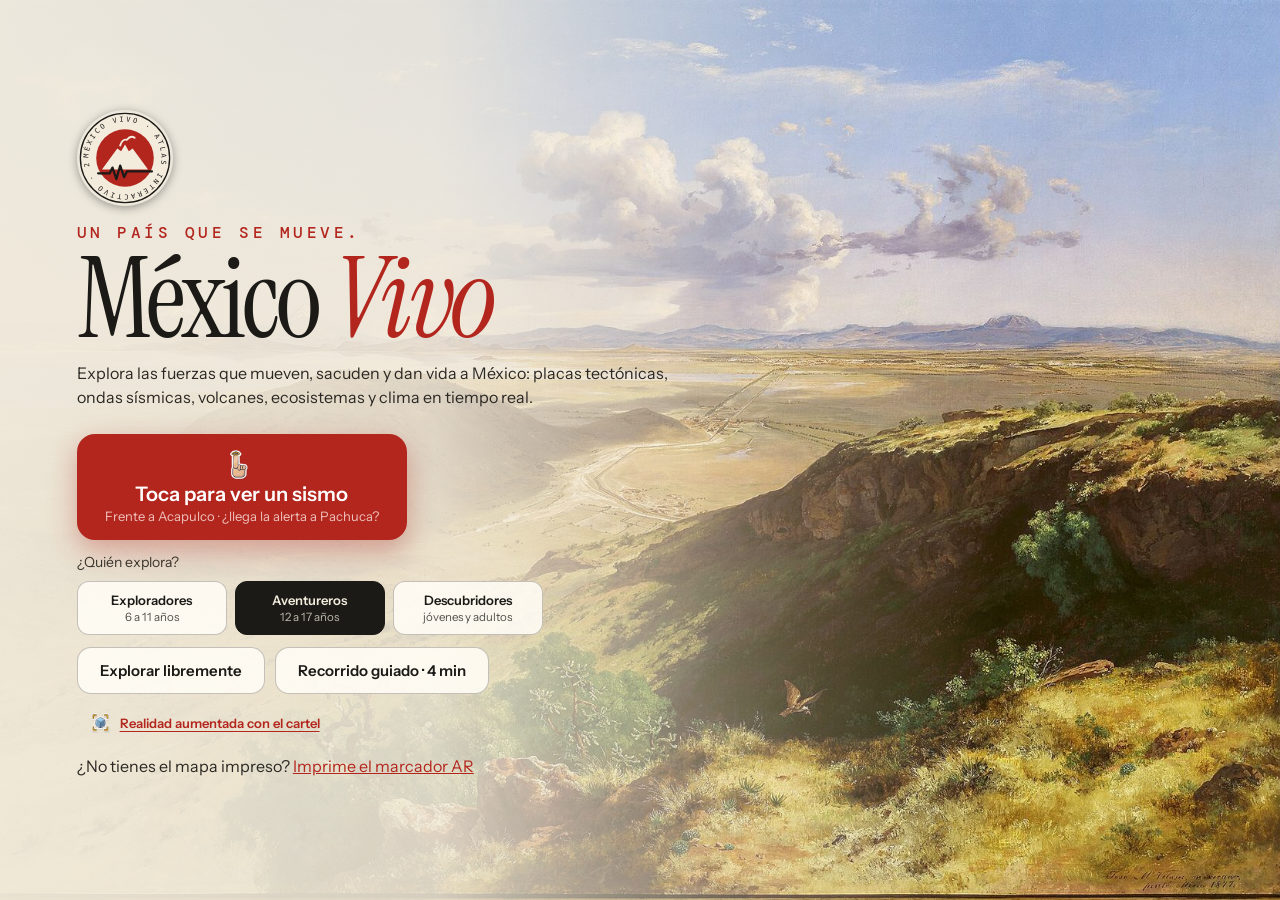
==== commit 2ecb9e8c: "Atlas de Velasco, maquetas fieles, viento en vivo, visor VR y rendimiento - Marca «Atlas de Velasco»" ====
--- a/index.html
+++ b/index.html
@@ -8,8 +8,10 @@
   <meta name="theme-color" content="#0a0f1c">
   <link rel="icon" href="icono.svg" type="image/svg+xml">
   <link rel="stylesheet" href="fonts/fuentes.css">
+  <link rel="stylesheet" href="fonts/marca.css">
   <link rel="manifest" href="manifest.webmanifest">
   <link rel="stylesheet" href="css/estilo.css">
+  <link rel="stylesheet" href="css/tema-atlas.css">
   <script type="importmap">
     { "imports": {
         "three": "./vendor/three/three.module.js",
@@ -18,6 +20,8 @@
   </script>
 </head>
 <body>
+  <div class="fondo-estado" id="fondo-estado-a" aria-hidden="true"></div>
+  <div class="fondo-estado" id="fondo-estado-b" aria-hidden="true"></div>
   <div id="vista" class="vista"></div>
   <div id="ar-contenedor" class="ar-contenedor"></div>
 
@@ -27,22 +31,23 @@
       <div><strong>México Vivo</strong><small>Mapa interactivo · Realidad aumentada</small></div>
     </div>
     <nav class="capas" role="tablist" aria-label="Capas del mapa">
-      <button role="tab" data-capa="estados">Estados</button>
-      <button role="tab" data-capa="tectonica">Sismos</button>
-      <button role="tab" data-capa="volcanes">Volcanes</button>
-      <button role="tab" data-capa="biodiversidad">Biodiversidad</button>
-      <button role="tab" data-capa="clima">Clima</button>
-      <button role="tab" data-capa="historia">Historia</button>
-      <button role="tab" data-capa="cultura">Cultura</button>
-      <button role="tab" data-capa="lenguas">Lenguas</button>
-      <button role="tab" data-capa="sabores">Sabores</button>
-      <button role="tab" data-capa="maravillas">Maravillas</button>
+      <button role="tab" data-capa="estados"><img class="peg" src="assets/pegatinas/estados.png" alt="" width="30" height="30" decoding="async">Estados</button>
+      <button role="tab" data-capa="tectonica"><img class="peg" src="assets/pegatinas/tectonica.png" alt="" width="30" height="30" decoding="async">Sismos</button>
+      <button role="tab" data-capa="volcanes"><img class="peg" src="assets/pegatinas/volcanes.png" alt="" width="30" height="30" decoding="async">Volcanes</button>
+      <button role="tab" data-capa="biodiversidad"><img class="peg" src="assets/pegatinas/biodiversidad.png" alt="" width="30" height="30" decoding="async">Biodiversidad</button>
+      <button role="tab" data-capa="clima"><img class="peg" src="assets/pegatinas/clima.png" alt="" width="30" height="30" decoding="async">Clima</button>
+      <button role="tab" data-capa="historia"><img class="peg" src="assets/pegatinas/historia.png" alt="" width="30" height="30" decoding="async">Historia</button>
+      <button role="tab" data-capa="cultura"><img class="peg" src="assets/pegatinas/cultura.png" alt="" width="30" height="30" decoding="async">Cultura</button>
+      <button role="tab" data-capa="lenguas"><img class="peg" src="assets/pegatinas/lenguas.png" alt="" width="30" height="30" decoding="async">Lenguas</button>
+      <button role="tab" data-capa="sabores"><img class="peg" src="assets/pegatinas/sabores.png" alt="" width="30" height="30" decoding="async">Sabores</button>
+      <button role="tab" data-capa="maravillas"><img class="peg" src="assets/pegatinas/maravillas.png" alt="" width="30" height="30" decoding="async">Maravillas</button>
     </nav>
     <div class="acciones">
       <button class="btn icono" id="btn-sonido" aria-pressed="true" title="Sonido"><svg class="ico" viewBox="0 0 24 24" aria-hidden="true"><path d="M4 9v6h4l5 4V5L8 9H4z"/><path class="on" d="M16 8.5a5 5 0 0 1 0 7M18.5 6a8.5 8.5 0 0 1 0 12"/><path class="off" d="M16 9l5 6M21 9l-5 6"/></svg></button>
       <button class="btn pasaporte" id="btn-pasaporte" title="Pasaporte de misiones"><svg class="ico" viewBox="0 0 24 24" aria-hidden="true"><path d="M5 4h11l3 3v13H5z"/><path d="M9 10l2 2 4-4M9 16h6"/></svg><span class="cuenta">0/12</span></button>
       <button class="btn icono" id="btn-sencillo" aria-pressed="false" title="Nivel de explicación: Exploradores, Aventureros o Descubridores"><svg class="ico" viewBox="0 0 24 24" aria-hidden="true"><path d="M4 19L9.5 5h1L16 19M6.5 14h7"/><path d="M17 11h4M19 9v6"/></svg></button>
       <button class="btn icono" id="btn-reto" title="Reto y evaluación"><svg class="ico" viewBox="0 0 24 24" aria-hidden="true"><path d="M8 4h8v5a4 4 0 0 1-8 0z"/><path d="M8 6H5a3 3 0 0 0 3 4M16 6h3a3 3 0 0 1-3 4M12 13v4M8 20h8"/></svg></button>
+      <button class="btn" id="btn-vr" title="Visor VR: pon el celular en el visor"><svg class="ico" viewBox="0 0 24 24" aria-hidden="true"><path d="M3 8h18v9h-5l-2-3h-4l-2 3H3z"/><circle cx="8" cy="12" r="1.6"/><circle cx="16" cy="12" r="1.6"/></svg><span class="etq">Visor VR</span></button>
       <button class="btn primario" id="btn-ar"><svg class="ico" viewBox="0 0 24 24" aria-hidden="true"><path d="M3 8V5h3M21 8V5h-3M3 16v3h3M21 16v3h-3"/><path d="M12 7l5 3v5l-5 3-5-3v-5z"/><path d="M7 10l5 3 5-3M12 13v5"/></svg><span class="etq">Realidad aumentada</span></button>
     </div>
   </header>
@@ -52,10 +57,10 @@
     <article id="ficha" class="ficha" hidden></article>
 
     <section class="panel-capa" data-capa="estados">
+      <img class="peg-panel" src="assets/pegatinas/estados.png" alt="" width="88" height="88" decoding="async">
       <p class="sub">Capa 1</p>
       <h2>Un país sobre placas en movimiento</h2>
       <p class="solo-exploradores nino">México está hecho de piezas gigantes de roca que se mueven muy despacio: las placas. ¡Toca un estado para conocerlo!</p>
-      <p class="solo-descubridores avanzado" data-tab="fuentes">Las cifras marcadas «en revisión» todavía no tienen una fuente registrada.</p>
       <p class="no-exploradores">México está donde se juntan <b>5 placas tectónicas</b>. Por eso tiene sismos, volcanes y montañas, y gracias a ese relieve variado es uno de los <b>17 países megadiversos</b> del planeta.</p>
       <p class="nota">Arrastra para girar el mapa y usa la rueda o pellizca para hacer zoom.</p>
       <button class="btn primario" id="btn-recorrido-panel">Recorrido guiado de 4 minutos</button>
@@ -65,7 +70,6 @@
           <div><b>~80</b><small>sismos al día que registra el SSN</small></div>
           <div><b>+2,000</b><small>volcanes en el territorio</small></div>
         </div>
-        <p class="revision">Cifras en revisión: el equipo está verificando sus fuentes.</p>
       </div>
       <div data-tab="experimenta">
         <h3>Mi estado</h3>
@@ -79,17 +83,10 @@
         <button class="btn" id="btn-medir">Empezar a medir</button>
         <p class="resultado" id="medida-res" hidden></p>
       </div>
-      <div data-tab="fuentes">
-        <p><b>Datos en vivo:</b> Open-Meteo (clima), USGS (sismos recientes).</p>
-        <p><b>Sismogramas:</b> estación G.UNM (GEOSCOPE / UNAM), servicio FDSN de EarthScope.</p>
-        <p><b>Sonidos:</b></p>
-        <ul id="creditos-sonido"></ul>
-        <p><b>Bibliotecas:</b> Three.js y MindAR (licencia MIT).</p>
-        <p class="nota">Cada capa tiene su propia pestaña «Fuentes». La lista completa de afirmaciones está en el <a href="verificador.html" target="_blank" rel="noopener">verificador</a>.</p>
-      </div>
     </section>
 
     <section class="panel-capa" data-capa="tectonica" hidden>
+      <img class="peg-panel" src="assets/pegatinas/tectonica.png" alt="" width="88" height="88" decoding="async">
       <p class="sub">Capa 2 · Física de ondas</p>
       <h2>Simulador de sismos y alerta temprana</h2>
       <p class="solo-exploradores nino">Cuando dos placas se atoran y de pronto se sueltan, la tierra tiembla. Toca el mar cerca de la costa y presiona Simular.</p>
@@ -97,7 +94,11 @@
       <div data-tab="experimenta">
         <div class="paso-sim">
           <span class="paso-num">1</span>
-          <div><b>Elige el lugar</b><p>Toca el mapa (también el mar). Epicentro: <b id="epi-texto">—</b></p></div>
+          <div><b>Elige el lugar</b><p>Toca el mapa (también el mar) o <b>arrastra la estrella roja</b>. Epicentro: <b id="epi-texto">—</b></p>
+            <label class="switch"><input type="checkbox" id="chk-aviso-mapa" checked><span></span>Pintar los segundos de aviso en el mapa</label>
+            <p class="aviso-vivo" id="aviso-vivo" aria-live="polite"></p>
+            <div class="escala-aviso" aria-hidden="true"><span style="--c:#d6343a">sin aviso</span><span style="--c:#f08a2c">&lt;15 s</span><span style="--c:#f2c94c">15–40 s</span><span style="--c:#7fd36b">40–70 s</span><span style="--c:#2fa37a">&gt;70 s</span></div>
+          </div>
         </div>
         <div class="paso-sim">
           <span class="paso-num">2</span>
@@ -124,7 +125,7 @@
               <p class="poe-res" id="poe-res" hidden></p>
             </div>
             <div class="fila">
-              <button class="btn primario grande" id="btn-sismo">▶ Simular sismo</button>
+              <button class="btn primario grande" id="btn-sismo"><img class="pi" src="assets/pegatinas/ui/ruptura.png" alt="">Simular sismo</button>
               <div class="reloj"><b id="sismo-reloj">0.0 s</b><small id="sismo-radios">P: 0 km · S: 0 km</small></div>
             </div>
           </div>
@@ -138,11 +139,12 @@
             <label for="rng-vel">Velocidad de la simulación <output id="val-vel">10×</output></label>
             <input type="range" id="rng-vel" min="1" max="40" step="1" value="10">
           </div>
-          <label class="campo">🎧 Escuchar desde <select id="sel-escucha"></select></label>
+          <label class="campo"><img class="pi" src="assets/pegatinas/ui/audifonos.png" alt="">Escuchar desde <select id="sel-escucha"></select></label>
           <label class="switch"><input type="checkbox" id="chk-alerta" checked><span></span>Alerta sísmica</label>
           <label class="switch"><input type="checkbox" id="chk-simulacro" checked><span></span>Simulacro al sonar la alerta (agáchate, cúbrete, sujétate)</label>
           <label class="switch"><input type="checkbox" id="chk-tsunami" checked><span></span>Simular tsunami si el sismo es en el mar</label>
           <label class="switch"><input type="checkbox" id="chk-subsuelo" checked><span></span>Ver bajo la superficie (placa de Cocos e hipocentro)</label>
+          <p class="nota">En realidad aumentada, <b>inclina la tablet</b> para mirar el mapa de lado: se activan solos los rayos X bajo la superficie.</p>
         </details>
         <div class="no-exploradores">
           <h3>Resultados por ciudad</h3>
@@ -162,7 +164,7 @@
       <div class="historicos" id="reales"></div>
       <canvas id="sismograma" class="sismograma"></canvas>
       <div class="fila">
-        <button class="btn primario" id="btn-escuchar" disabled>🎧 Escuchar</button>
+        <button class="btn primario" id="btn-escuchar" disabled><img class="pi" src="assets/pegatinas/ui/audifonos.png" alt="">Escuchar</button>
         <label class="campo">Acelerar
           <select id="sel-acelerar">
             <option value="100">×100 (grave, 9 s)</option>
@@ -176,7 +178,7 @@
       <div data-tab="experimenta">
         <h3>Haz tu propio sismo</h3>
         <p>Tu dispositivo se vuelve un sismógrafo. En tablet o celular usa el <b>acelerómetro</b>: ponlo en la mesa y salta o golpea cerca. En laptop usa el <b>micrófono</b>: aplaude. El detector STA/LTA te avisará, igual que en una estación real.</p>
-        <button class="btn" id="btn-sensor">📳 Activar mi sismógrafo</button>
+        <button class="btn" id="btn-sensor"><img class="pi" src="assets/pegatinas/ui/sensor.png" alt="">Activar mi sismógrafo</button>
         <div class="sensor-wrap"><canvas id="sensor-cv" class="sismograma chico"></canvas><div class="sensor-alerta" id="sensor-alerta" hidden></div></div>
         <p class="nota" id="sensor-info"></p>
       </div>
@@ -209,26 +211,29 @@
     </section>
 
     <section class="panel-capa" data-capa="volcanes" hidden>
+      <img class="peg-panel" src="assets/pegatinas/volcanes.png" alt="" width="88" height="88" decoding="async">
       <p class="sub">Capa 3 · Geología</p>
       <h2>Volcanes y el Eje Neovolcánico</h2>
       <p class="solo-exploradores nino">Los volcanes son montañas por donde sale roca derretida del interior de la Tierra. ¡Toca uno que tenga fuego!</p>
       <p class="solo-descubridores avanzado" data-tab="comprende">En el visor de relieve real, la exageración vertical multiplica las alturas para que el relieve se note. Con 1× la proporción es la real. Las erupciones son representaciones educativas, no simulaciones físicas.</p>
-      <p class="nota">Los volcanes con 🔥 están activos y echan fumarolas. Toca uno de la lista o del mapa.</p>
+      <p class="nota">Los volcanes con <img class="pi" src="assets/pegatinas/ui/erupcion.png" alt="">están activos y echan fumarolas. Toca uno de la lista o del mapa.</p>
       <ul class="lista" id="lista-volcanes"></ul>
       <p data-tab="comprende">La placa de Cocos se hunde bajo México. A unos 100 km de profundidad suelta agua que funde el manto, y ese magma sube y forma la cadena de volcanes que cruza el país.</p>
     </section>
 
     <section class="panel-capa" data-capa="biodiversidad" hidden>
+      <img class="peg-panel" src="assets/pegatinas/biodiversidad.png" alt="" width="88" height="88" decoding="async">
       <p class="sub">Capa 4 · Ecología</p>
       <h2>Biodiversidad y paisajes sonoros</h2>
       <p class="solo-exploradores nino">En México viven muchísimos animales y plantas que no existen en ningún otro país. Toca un estado y escucha.</p>
-      <p class="solo-descubridores avanzado" data-tab="comprende">Una especie endémica solo vive en un lugar del mundo; una nativa vive naturalmente en un lugar, pero también puede vivir en otros. Las categorías de riesgo se están verificando con la NOM-059-SEMARNAT-2010 y la Lista Roja de la UICN.</p>
+      <p class="solo-descubridores avanzado" data-tab="comprende">Una especie endémica solo vive en un lugar del mundo; una nativa vive naturalmente en un lugar, pero también puede vivir en otros. Las categorías de riesgo se consultan en la NOM-059-SEMARNAT-2010 y la Lista Roja de la UICN.</p>
       <p class="no-exploradores">Cada color es un ecosistema. Toca un estado para <b>escuchar</b> su paisaje sonoro.</p>
       <ul class="lista" id="lista-especies"></ul>
-      <p data-tab="comprende">Algunos paisajes sonoros son grabaciones reales (autor y licencia en la pestaña Fuentes de la capa Estados). Otros se sintetizan con física del sonido: ruido filtrado para el viento y las olas, osciladores para las aves, las ranas y los insectos.</p>
+      <p data-tab="comprende">Algunos paisajes sonoros son grabaciones reales. Otros se sintetizan con física del sonido: ruido filtrado para el viento y las olas, osciladores para las aves, las ranas y los insectos.</p>
     </section>
 
     <section class="panel-capa" data-capa="clima" hidden>
+      <img class="peg-panel" src="assets/pegatinas/clima.png" alt="" width="88" height="88" decoding="async">
       <p class="sub">Capa 5 · Datos en tiempo real</p>
       <h2>Clima en vivo</h2>
       <p class="solo-exploradores nino">Mientras más alto subes, más frío hace. Mira qué capitales están más frías hoy.</p>
@@ -242,9 +247,14 @@
             <option value="viento">Viento</option>
           </select>
         </label>
-        <button class="btn" id="btn-clima">↻ Actualizar</button>
+        <button class="btn" id="btn-clima"><img class="pi" src="assets/pegatinas/ui/actualizar.png" alt="">Actualizar</button>
       </div>
       <p class="nota" id="clima-estado"></p>
+      <div class="fila">
+        <label class="switch"><input type="checkbox" id="chk-viento-vivo" checked><span></span>Viento en vivo</label>
+        <label class="switch"><input type="checkbox" id="chk-lluvia-vivo" checked><span></span>Lluvia en vivo</label>
+      </div>
+      <p class="nota" id="viento-estado"></p>
       <div data-tab="experimenta">
         <h3>Experimento: ¿la altura enfría?</h3>
         <p>Cada punto es una capital: a la derecha, más alta; arriba, más caliente. <span class="no-exploradores">La línea dorada es el efecto de la altura una vez descontado el de la latitud (regresión múltiple).</span></p>
@@ -256,13 +266,50 @@
         </label>
         <canvas id="grafica-clima" class="grafica"></canvas>
         <p class="resultado" id="clima-resultado"></p>
+        <h3>Sube el Pico de Orizaba</h3>
+        <p>Arrastra el termómetro por la ladera, del mar a la cumbre (5,636 m), y mira cómo baja la temperatura.</p>
+        <canvas id="monte" class="grafica monte" aria-label="Montaña con un termómetro que se puede arrastrar"></canvas>
+        <input type="range" id="rng-monte" min="0" max="5636" step="10" value="0" aria-label="Altitud del termómetro en metros">
+        <p class="resultado" id="monte-res" aria-live="polite"></p>
       </div>
       <details data-tab="comprende" open>
         <summary>¿Por qué pasa?</summary>
         <p>El aire que sube se expande porque hay menos presión, y al expandirse se enfría (enfriamiento adiabático). Por eso Toluca (2,660 m) es mucho más fría que Villahermosa (10 m), aunque están casi a la misma latitud.</p>
       </details>
+      <div data-tab="experimenta" class="meteoros">
+        <h3>Fenómenos meteorológicos</h3>
+        <p class="no-exploradores">México recibe huracanes por dos océanos y, en invierno, frentes fríos desde el norte. Simúlalos sobre el mapa.</p>
+        <p class="solo-exploradores nino">Los huracanes nacen en el mar caliente y giran como un remolino. ¡Lanza uno!</p>
+        <div class="fila">
+          <label class="campo">Océano
+            <select id="sel-oceano">
+              <option value="pacifico">Pacífico</option>
+              <option value="atlantico">Atlántico y Caribe</option>
+            </select>
+          </label>
+          <label class="campo">Categoría <b id="cat-txt">3 · 178–208 km/h</b>
+            <input type="range" id="rng-cat" min="1" max="5" step="1" value="3" aria-label="Categoría del huracán">
+          </label>
+        </div>
+        <div class="fila">
+          <button class="btn primario" id="btn-huracan"><img class="pi" src="assets/pegatinas/ui/huracan.png" alt="">Simular huracán</button>
+          <button class="btn" id="btn-frente"><img class="pi" src="assets/pegatinas/ui/frente-frio.png" alt="">Simular frente frío</button>
+        </div>
+        <p class="resultado" id="meteoro-res" aria-live="polite">Elige un fenómeno y obsérvalo en el mapa.</p>
+        <p class="aviso-sim">Simulación didáctica con trayectorias ilustrativas, no de huracanes reales. Para avisos oficiales: Servicio Meteorológico Nacional (SMN) y Protección Civil.</p>
+      </div>
+      <details data-tab="comprende">
+        <summary>¿Cómo se forma un huracán?</summary>
+        <p>Nace sobre agua de mar de 26 °C o más. El agua que se evapora sube, se condensa en nubes y libera calor; ese aire caliente asciende, baja la presión en el centro y atrae más aire húmedo. Por la rotación de la Tierra (efecto Coriolis), en el hemisferio norte gira en sentido <b>contrario a las manecillas del reloj</b>. Al entrar a tierra pierde su fuente de energía, el mar cálido, y se debilita, aunque sus lluvias pueden seguir causando inundaciones lejos de la costa.</p>
+        <p class="no-exploradores">Escala Saffir-Simpson (viento sostenido): categoría 1, 119–153 km/h; 2, 154–177; 3, 178–208; 4, 209–251; 5, 252 km/h o más. La temporada va del 15 de mayo al 30 de noviembre en el Pacífico y del 1 de junio al 30 de noviembre en el Atlántico.</p>
+      </details>
+      <details data-tab="comprende">
+        <summary>¿Qué es un frente frío y un «norte»?</summary>
+        <p>Una masa de aire polar, fría y más densa, avanza hacia el sur y se mete por debajo del aire cálido, que sube y forma nubes y lluvia. Tras su paso baja la temperatura. En la costa del Golfo de México produce los <b>«nortes»</b>: vientos fuertes del norte que levantan oleaje. Son más frecuentes de octubre a marzo.</p>
+      </details>
     </section>
     <section class="panel-capa" data-capa="historia" hidden>
+      <img class="peg-panel" src="assets/pegatinas/historia.png" alt="" width="88" height="88" decoding="async">
       <p class="sub">Capa 6 · Historia</p>
       <h2>3,500 años de historia en un mapa</h2>
       <p class="solo-exploradores nino">Hace miles de años ya había ciudades en México. Mueve la línea del tiempo para viajar al pasado.</p>
@@ -284,10 +331,10 @@
         <h3>Épocas</h3>
         <div class="historicos" id="eras"></div>
       </div>
-      <p class="nota" data-tab="fuentes">Fechas aproximadas y en revisión. Fuentes sugeridas: INAH, INEHRM, Archivo General de la Nación.</p>
     </section>
 
     <section class="panel-capa" data-capa="cultura" hidden>
+      <img class="peg-panel" src="assets/pegatinas/cultura.png" alt="" width="88" height="88" decoding="async">
       <p class="sub">Capa 7 · Cultura viva</p>
       <h2>Tradiciones de hoy, de cada región</h2>
       <p class="solo-exploradores nino">En cada rincón de México se cocina, se teje y se baila distinto. Toca un estado y escucha su música.</p>
@@ -297,9 +344,9 @@
         <h3>Patrimonio Cultural Inmaterial (UNESCO)</h3>
         <ul class="lista" id="inmaterial"></ul>
       </div>
-      <p class="nota" data-tab="fuentes">Contenido en revisión. Fuentes sugeridas: Secretaría de Cultura, Sistema de Información Cultural, UNESCO.</p>
     </section>
     <section class="panel-capa" data-capa="lenguas" hidden>
+      <img class="peg-panel" src="assets/pegatinas/lenguas.png" alt="" width="88" height="88" decoding="async">
       <p class="sub">Capa 8 · Lenguas de México</p>
       <h2>Lenguas vivas: 68 agrupaciones, 364 variantes</h2>
       <p class="solo-exploradores nino">En México se hablan muchas lenguas además del español. ¡Millones de personas las hablan hoy en su casa, en la escuela y en su comunidad!</p>
@@ -322,15 +369,9 @@
         <h3>Las 11 familias</h3>
         <div id="familias-lenguas"></div>
       </div>
-      <div data-tab="fuentes">
-        <div class="politica">
-          <b>Cómo cuidamos este módulo</b>
-          <p>No traducimos palabras, no inventamos pronunciaciones y no usamos voces sintetizadas. Tampoco mezclamos variantes ni asignamos una lengua a un solo estado. Si en el futuro se agregan audios, serán grabaciones auténticas, con permiso de quienes hablan y con su crédito.</p>
-        </div>
-        <ul class="fuentes" id="fuentes-lenguas"></ul>
-      </div>
     </section>
     <section class="panel-capa" data-capa="sabores" hidden>
+      <img class="peg-panel" src="assets/pegatinas/sabores.png" alt="" width="88" height="88" decoding="async">
       <p class="sub">Capa 9 · Sabores de México</p>
       <h2>Del teocintle a la tortilla</h2>
       <p class="solo-exploradores nino">El maíz, el frijol, la calabaza y el chile se cultivan en esta tierra desde hace miles de años. ¡Toca las vasijas del mapa!</p>
@@ -364,17 +405,9 @@
         <h3>Otros alimentos</h3>
         <div id="otros-alimentos"></div>
       </div>
-      <div data-tab="fuentes">
-        <div class="politica">
-          <b>Cómo cuidamos este módulo</b>
-          <p>Solo usamos datos de artículos científicos y organismos oficiales, con su fecha de consulta. No decimos que un alimento «es de» un solo estado o pueblo cuando la evidencia apunta a varias regiones. Las ubicaciones en el mapa son aproximadas.</p>
-        </div>
-        <ul class="fuentes" id="fuentes-sabores"></ul>
-        <p class="nota">Aún en verificación (no se muestran como hechos hasta leer la fuente):</p>
-        <ul class="fuentes" id="pendientes-sabores"></ul>
-      </div>
     </section>
     <section class="panel-capa" data-capa="maravillas" hidden>
+      <img class="peg-panel" src="assets/pegatinas/maravillas.png" alt="" width="88" height="88" decoding="async">
       <p class="sub">Capa 10 · Maravillas naturales</p>
       <h2>¿Por qué existe este lugar?</h2>
       <p class="solo-exploradores nino">Islas que son volcanes, bosques llenos de mariposas y pozos de agua que podrían venir de un asteroide. ¡Toca un símbolo y adivina!</p>
@@ -386,24 +419,21 @@
       <ul class="lista-maravillas" id="lista-maravillas"></ul>
       <p class="solo-descubridores avanzado" data-tab="comprende">Cada maravilla une un proceso de la Tierra (vulcanismo, tectónica, corrientes oceánicas, un impacto) con la vida que hoy la habita. Los textos resumen las fichas oficiales de la UNESCO; los cenotes se apoyan en dos artículos científicos y se presentan como hipótesis.</p>
       <p data-tab="comprende">Detrás de cada lugar hay un proceso de la Tierra: volcanes bajo el mar, corrientes que se mezclan, explosiones de vapor, placas que se hunden o, quizá, un impacto. En cada ficha, primero adivinas y luego lees la respuesta con su fuente.</p>
-      <div data-tab="fuentes">
-        <div class="politica">
-          <b>Cómo cuidamos este módulo</b>
-          <p>Solo incluimos lugares con reconocimiento oficial de la UNESCO o con estudios científicos que pudimos consultar. México tiene muchas más áreas naturales protegidas; agregarlas requiere verificar sus fuentes (CONANP). Los geositios siguen en la capa Volcanes y las especies en Biodiversidad: desde aquí puedes ir a ellos.</p>
-        </div>
-        <ul class="fuentes" id="fuentes-maravillas"></ul>
-      </div>
     </section>
 
   </aside>
 
   <div class="leyenda" id="leyenda"></div>
+  <button class="btn primario grande sim-flotante" id="btn-sismo-flotante" aria-label="Simular sismo"><img class="pi" src="assets/pegatinas/ui/ruptura.png" alt="">Simular</button>
   <div class="tooltip" id="tooltip" hidden></div>
+  <div class="cuenta-s" id="cuenta-s" hidden aria-live="polite"><small id="cs-ciudad"></small><b id="cs-num"></b><span id="cs-txt"></span></div>
   <div class="alerta-banner" id="alerta-banner" role="alert">ALERTA SÍSMICA <small>· SIMULACRO</small></div>
   <div class="ar-guia" id="ar-guia" hidden>
     <div class="marco"></div>
     <p>Apunta la cámara al mapa impreso</p>
+    <small>Pellizca para acercar · gira con dos dedos · doble toque para reiniciar · mantén presionado para ver el nombre</small>
   </div>
+  <button class="btn primario btn-foto-ar" id="btn-foto-ar" hidden aria-label="Tomar foto"><img class="pi" src="assets/pegatinas/ui/simulacro-video.png" alt="">Foto</button>
   <div class="simulacro" id="simulacro" role="dialog" aria-modal="true" aria-label="Simulacro" hidden></div>
   <div class="ar-aviso" id="ar-aviso" hidden>Buscando el mapa… mantenlo a la vista</div>
   <div class="ar-estado" id="ar-estado" hidden></div>
@@ -413,24 +443,28 @@
     <div id="reto-cont"></div>
   </dialog>
 
+  <p class="subtitulo" id="subtitulo" role="status" aria-live="polite" hidden></p>
+
   <div class="inicio" id="inicio">
     <div class="inicio-cont">
       <span class="logo grande" aria-hidden="true"></span>
-      <h1>México Vivo</h1>
+      <p class="inicio-lema">Un país que se mueve.</p>
+      <h1>México <i>Vivo</i></h1>
       <p class="inicio-pregunta" id="inicio-pregunta" hidden></p>
       <p>Explora las fuerzas que mueven, sacuden y dan vida a México: placas tectónicas, ondas sísmicas, volcanes, ecosistemas y clima en tiempo real.</p>
+      <button class="btn primario un-toque" id="btn-un-toque"><img class="pi" src="assets/pegatinas/ui/toque.png" alt="">Toca para ver un sismo<small>Frente a Acapulco · ¿llega la alerta a Pachuca?</small></button>
       <div class="niveles" role="radiogroup" aria-label="¿Quién explora?">
         <p>¿Quién explora?</p>
-        <button class="btn nivel" data-nivel="exploradores" role="radio">Exploradores<small>6 a 11 años</small></button>
-        <button class="btn nivel" data-nivel="aventureros" role="radio">Aventureros<small>12 a 17 años</small></button>
-        <button class="btn nivel" data-nivel="descubridores" role="radio">Descubridores<small>jóvenes y adultos</small></button>
+        <button class="btn nivel" data-nivel="exploradores" role="radio" aria-checked="false">Exploradores<small>6 a 11 años</small></button>
+        <button class="btn nivel" data-nivel="aventureros" role="radio" aria-checked="true">Aventureros<small>12 a 17 años</small></button>
+        <button class="btn nivel" data-nivel="descubridores" role="radio" aria-checked="false">Descubridores<small>jóvenes y adultos</small></button>
       </div>
       <div class="inicio-botones">
-        <button class="btn primario grande" id="btn-recorrido">Recorrido guiado (4 min)</button>
         <button class="btn grande" id="btn-empezar">Explorar libremente</button>
-        <button class="btn grande" id="btn-empezar-ar">Realidad aumentada</button>
-      </div>
-      <p class="nota">¿No tienes el mapa impreso? <a href="marcador.html" target="_blank">Imprime el marcador AR</a> · Teclas 1–9 y 0 para cambiar de capa</p>
+        <button class="btn grande" id="btn-recorrido">Recorrido guiado · 4 min</button>
+        <button class="btn sec enlace-ar" id="btn-empezar-ar"><img class="pi" src="assets/pegatinas/ui/ar.png" alt="">Realidad aumentada con el cartel</button>
+      </div>
+      <p class="nota">¿No tienes el mapa impreso? <a href="marcador.html" target="_blank">Imprime el marcador AR</a></p>
     </div>
   </div>
 
--- a/fonts/marca.css
+++ b/fonts/marca.css
@@ -0,0 +1,103 @@
+/* Tipografías de la marca México Vivo (Atlas de Velasco). Licencia OFL. Guardadas en local para funcionar sin internet. */
+@font-face {
+  font-family: 'DM Mono';
+  font-style: normal;
+  font-weight: 500;
+  font-display: swap;
+  src: url(dmmono-500-latin-ext.woff2) format('woff2');
+  unicode-range: U+0100-02BA, U+02BD-02C5, U+02C7-02CC, U+02CE-02D7, U+02DD-02FF, U+0304, U+0308, U+0329, U+1D00-1DBF, U+1E00-1E9F, U+1EF2-1EFF, U+2020, U+20A0-20AB, U+20AD-20C4, U+2113, U+2C60-2C7F, U+A720-A7FF;
+}
+@font-face {
+  font-family: 'DM Mono';
+  font-style: normal;
+  font-weight: 500;
+  font-display: swap;
+  src: url(dmmono-500-latin.woff2) format('woff2');
+  unicode-range: U+0000-00FF, U+0131, U+0152-0153, U+02BB-02BC, U+02C6, U+02DA, U+02DC, U+0304, U+0308, U+0329, U+2000-206F, U+20AC, U+2122, U+2191, U+2193, U+2212, U+2215, U+FEFF, U+FFFD;
+}
+@font-face {
+  font-family: 'Instrument Sans';
+  font-style: normal;
+  font-weight: 400;
+  font-stretch: 100%;
+  font-display: swap;
+  src: url(instrumentsans-400-latin-ext.woff2) format('woff2');
+  unicode-range: U+0100-02BA, U+02BD-02C5, U+02C7-02CC, U+02CE-02D7, U+02DD-02FF, U+0304, U+0308, U+0329, U+1D00-1DBF, U+1E00-1E9F, U+1EF2-1EFF, U+2020, U+20A0-20AB, U+20AD-20C4, U+2113, U+2C60-2C7F, U+A720-A7FF;
+}
+@font-face {
+  font-family: 'Instrument Sans';
+  font-style: normal;
+  font-weight: 400;
+  font-stretch: 100%;
+  font-display: swap;
+  src: url(instrumentsans-400-latin.woff2) format('woff2');
+  unicode-range: U+0000-00FF, U+0131, U+0152-0153, U+02BB-02BC, U+02C6, U+02DA, U+02DC, U+0304, U+0308, U+0329, U+2000-206F, U+20AC, U+2122, U+2191, U+2193, U+2212, U+2215, U+FEFF, U+FFFD;
+}
+@font-face {
+  font-family: 'Instrument Sans';
+  font-style: normal;
+  font-weight: 600;
+  font-stretch: 100%;
+  font-display: swap;
+  src: url(instrumentsans-600-latin-ext.woff2) format('woff2');
+  unicode-range: U+0100-02BA, U+02BD-02C5, U+02C7-02CC, U+02CE-02D7, U+02DD-02FF, U+0304, U+0308, U+0329, U+1D00-1DBF, U+1E00-1E9F, U+1EF2-1EFF, U+2020, U+20A0-20AB, U+20AD-20C4, U+2113, U+2C60-2C7F, U+A720-A7FF;
+}
+@font-face {
+  font-family: 'Instrument Sans';
+  font-style: normal;
+  font-weight: 600;
+  font-stretch: 100%;
+  font-display: swap;
+  src: url(instrumentsans-600-latin.woff2) format('woff2');
+  unicode-range: U+0000-00FF, U+0131, U+0152-0153, U+02BB-02BC, U+02C6, U+02DA, U+02DC, U+0304, U+0308, U+0329, U+2000-206F, U+20AC, U+2122, U+2191, U+2193, U+2212, U+2215, U+FEFF, U+FFFD;
+}
+@font-face {
+  font-family: 'Instrument Sans';
+  font-style: normal;
+  font-weight: 700;
+  font-stretch: 100%;
+  font-display: swap;
+  src: url(instrumentsans-700-latin-ext.woff2) format('woff2');
+  unicode-range: U+0100-02BA, U+02BD-02C5, U+02C7-02CC, U+02CE-02D7, U+02DD-02FF, U+0304, U+0308, U+0329, U+1D00-1DBF, U+1E00-1E9F, U+1EF2-1EFF, U+2020, U+20A0-20AB, U+20AD-20C4, U+2113, U+2C60-2C7F, U+A720-A7FF;
+}
+@font-face {
+  font-family: 'Instrument Sans';
+  font-style: normal;
+  font-weight: 700;
+  font-stretch: 100%;
+  font-display: swap;
+  src: url(instrumentsans-700-latin.woff2) format('woff2');
+  unicode-range: U+0000-00FF, U+0131, U+0152-0153, U+02BB-02BC, U+02C6, U+02DA, U+02DC, U+0304, U+0308, U+0329, U+2000-206F, U+20AC, U+2122, U+2191, U+2193, U+2212, U+2215, U+FEFF, U+FFFD;
+}
+@font-face {
+  font-family: 'Instrument Serif';
+  font-style: italic;
+  font-weight: 400;
+  font-display: swap;
+  src: url(instrumentserif-400i-latin-ext.woff2) format('woff2');
+  unicode-range: U+0100-02BA, U+02BD-02C5, U+02C7-02CC, U+02CE-02D7, U+02DD-02FF, U+0304, U+0308, U+0329, U+1D00-1DBF, U+1E00-1E9F, U+1EF2-1EFF, U+2020, U+20A0-20AB, U+20AD-20C4, U+2113, U+2C60-2C7F, U+A720-A7FF;
+}
+@font-face {
+  font-family: 'Instrument Serif';
+  font-style: italic;
+  font-weight: 400;
+  font-display: swap;
+  src: url(instrumentserif-400i-latin.woff2) format('woff2');
+  unicode-range: U+0000-00FF, U+0131, U+0152-0153, U+02BB-02BC, U+02C6, U+02DA, U+02DC, U+0304, U+0308, U+0329, U+2000-206F, U+20AC, U+2122, U+2191, U+2193, U+2212, U+2215, U+FEFF, U+FFFD;
+}
+@font-face {
+  font-family: 'Instrument Serif';
+  font-style: normal;
+  font-weight: 400;
+  font-display: swap;
+  src: url(instrumentserif-400-latin-ext.woff2) format('woff2');
+  unicode-range: U+0100-02BA, U+02BD-02C5, U+02C7-02CC, U+02CE-02D7, U+02DD-02FF, U+0304, U+0308, U+0329, U+1D00-1DBF, U+1E00-1E9F, U+1EF2-1EFF, U+2020, U+20A0-20AB, U+20AD-20C4, U+2113, U+2C60-2C7F, U+A720-A7FF;
+}
+@font-face {
+  font-family: 'Instrument Serif';
+  font-style: normal;
+  font-weight: 400;
+  font-display: swap;
+  src: url(instrumentserif-400-latin.woff2) format('woff2');
+  unicode-range: U+0000-00FF, U+0131, U+0152-0153, U+02BB-02BC, U+02C6, U+02DA, U+02DC, U+0304, U+0308, U+0329, U+2000-206F, U+20AC, U+2122, U+2191, U+2193, U+2212, U+2215, U+FEFF, U+FFFD;
+}
--- a/css/estilo.css
+++ b/css/estilo.css
@@ -24,11 +24,9 @@
 body {
   font-family: var(--cuerpo);
   color: var(--texto);
-  background:
-    radial-gradient(ellipse at 30% 20%, #1a2a52 0%, transparent 55%),
-    radial-gradient(ellipse at 80% 90%, #3a1f12 0%, transparent 50%),
-    var(--fondo);
-  font-size: 14px;
+  /* fondo calmado: un solo claro detrás del mapa, sin manchas de color que compitan */
+  background: radial-gradient(ellipse 70% 60% at 45% 45%, #17264a 0%, #0c1428 55%, var(--fondo) 100%);
+  font-size: 15px;
   line-height: 1.5;
   -webkit-font-smoothing: antialiased;
 }
@@ -39,7 +37,7 @@
 a { color: var(--oro); }
 b { color: #fff; font-weight: 600; }
 .sub { font-size: 11px; letter-spacing: 0.12em; text-transform: uppercase; color: var(--oro); margin: 0 0 4px; font-weight: 600; }
-.nota { color: var(--texto-2); font-size: 12.5px; }
+.nota { color: var(--texto-2); font-size: 13.5px; }
 [hidden] { display: none !important; }
 
 /* ---------- vista 3D ---------- */
@@ -654,7 +652,7 @@
 .lista-maravillas li[data-id] { display: grid; gap: 1px; padding: 7px 10px; margin: 0 0 4px; border-radius: 9px; background: var(--vidrio-2); border: 1px solid var(--linea); cursor: pointer; font-size: 13px; }
 .lista-maravillas li[data-id]:hover { border-color: #2fae7a; }
 .lista-maravillas li[data-id] small { color: var(--texto-2); font-size: 11.5px; }
-.lista-maravillas li.vista b::after { content: ' ✓'; color: #3ddc97; }
+.lista-maravillas li.vista b::after { content: ''; display: inline-block; width: 1.1em; height: 1.1em; margin-left: 4px; vertical-align: -0.2em; background: url(../assets/pegatinas/ui/correcto.png) center / contain no-repeat; }
 .m-pregunta { font-size: 14.5px; }
 .m-opciones { display: grid; gap: 6px; margin: 6px 0 10px; }
 .m-opciones .btn { text-align: left; justify-content: flex-start; }
@@ -710,3 +708,199 @@
 /* Exploradores: listas solo con el nombre (el detalle está en la ficha) */
 body.sencillo .lista li small, body.sencillo .lista-maravillas li small, body.sencillo .linea-sabores li small { display: none; }
 .pestanas .pt[hidden] { display: none; }
+
+/* ---------- Revisión de responsividad (18 nov): tamaños táctiles y encimados ---------- */
+/* Pestañas de capa y botones de cierre: al menos 38–40 px para el dedo */
+.capas button { min-height: 38px; }
+dialog .cerrar, #reto-x, .ficha .cerrar { min-width: 40px; min-height: 40px; }
+.btn-panel { width: 30px; }
+@media (pointer: coarse) and (min-width: 901px) { .btn-panel { width: 36px; } }
+@media (max-width: 900px) {
+  /* la pestaña para plegar el panel y la leyenda ya no se enciman */
+  .btn-panel { width: 76px; height: 36px; }
+  .leyenda { bottom: calc(42vh + 40px); }
+  body.panel-plegado .leyenda { bottom: 42px; }
+  body.modo-ar .leyenda { bottom: calc(34vh + 40px); }
+}
+
+/* ---------- Axo: siempre debajo de la barra (altura medida en vivo) ---------- */
+body:not(.modo-ar) .axo, body.barra-doble:not(.modo-ar) .axo, body.panel-plegado:not(.modo-ar) .axo {
+  top: var(--axo-top, 92px); bottom: auto; align-items: flex-start;
+}
+.axo-globo { cursor: pointer; }
+@media (max-width: 900px) {
+  body:not(.modo-ar) .axo, body.barra-doble:not(.modo-ar) .axo, body.panel-plegado:not(.modo-ar) .axo { left: 8px; right: 8px; }
+  .axo-cara { width: 40px; height: 40px; padding: 4px; }
+  .axo-globo { max-width: none; flex: 1; font-size: 12.5px; line-height: 1.35; padding: 7px 10px; border-radius: 12px 12px 12px 4px; opacity: 0.96; }
+  .axo-globo p { display: -webkit-box; -webkit-line-clamp: 3; -webkit-box-orient: vertical; overflow: hidden; }
+  .axo-globo.completo p { display: block; -webkit-line-clamp: unset; overflow: visible; }
+  .axo-acciones { margin-top: 6px; }
+}
+
+/* ---------- botón «Simular» flotante sobre el mapa (capa Sismos) ---------- */
+.sim-flotante {
+  position: fixed; z-index: 12; right: calc(var(--panel-ancho, 0px) + 20px); bottom: 20px;
+  padding: 14px 22px; font-size: 17px; box-shadow: 0 8px 28px rgba(0, 0, 0, 0.45);
+}
+body:not([data-capa="tectonica"]) .sim-flotante { display: none; }
+body.panel-plegado .sim-flotante { right: 20px; }
+@media (max-width: 900px) {
+  /* junto a la leyenda, que se recorre para dejarle lugar (arriba lo tapa el globo de Axo) */
+  .sim-flotante { right: 8px; bottom: calc(42vh + 6px); padding: 10px 16px; font-size: 16px; }
+  body[data-capa="tectonica"] .leyenda { right: 132px; }
+  body.panel-plegado .sim-flotante { bottom: 34px; }
+  body.modo-ar .sim-flotante { bottom: calc(34vh + 10px); }
+}
+
+/* ---------- barra de capas: orillas difuminadas cuando hay más pestañas ---------- */
+.capas.mas-der { -webkit-mask-image: linear-gradient(to right, #000 85%, transparent); mask-image: linear-gradient(to right, #000 85%, transparent); }
+.capas.mas-izq { -webkit-mask-image: linear-gradient(to left, #000 85%, transparent); mask-image: linear-gradient(to left, #000 85%, transparent); }
+.capas.mas-izq.mas-der { -webkit-mask-image: linear-gradient(to right, transparent, #000 15%, #000 85%, transparent); mask-image: linear-gradient(to right, transparent, #000 15%, #000 85%, transparent); }
+
+/* ---------- cuenta regresiva hasta la onda S ---------- */
+.cuenta-s {
+  position: fixed; left: 50%; top: 170px; transform: translateX(-50%); z-index: 39; pointer-events: none;
+  display: grid; justify-items: center; gap: 2px; text-align: center; min-width: 260px;
+  background: rgba(8, 12, 24, 0.82); backdrop-filter: blur(10px); -webkit-backdrop-filter: blur(10px);
+  border: 2px solid #ff4040; border-radius: 18px; padding: 10px 26px 14px; box-shadow: 0 12px 40px rgba(255, 40, 40, 0.35);
+}
+.cuenta-s[hidden] { display: none; }
+body:not(.modo-ar) .cuenta-s { margin-left: calc(var(--panel-ancho) / -2); }
+body.panel-plegado .cuenta-s { margin-left: 0; }
+body:not([data-capa="tectonica"]) .cuenta-s { display: none; }
+.cuenta-s small { font-weight: 700; letter-spacing: 0.04em; color: #ffb3b3; }
+.cuenta-s b { font: 800 84px/1 var(--display); color: #fff; font-variant-numeric: tabular-nums; }
+.cuenta-s span { font-size: 15px; color: var(--texto-2); }
+.cuenta-s.llego { background: linear-gradient(135deg, #ff3b3b, #a30f1f); animation: sacudida 0.12s linear 12; }
+.cuenta-s.llego b { font-size: 40px; padding: 4px 0; }
+.cuenta-s.llego span { color: #fff; font-weight: 600; }
+.cuenta-s.sin-aviso { background: linear-gradient(135deg, #5a1a1a, #2a0b0b); }
+@keyframes sacudida { 25% { transform: translateX(calc(-50% - 7px)); } 75% { transform: translateX(calc(-50% + 7px)); } }
+@media (prefers-reduced-motion: reduce) { .cuenta-s.llego { animation: none; } }
+@media (max-width: 900px) {
+  .cuenta-s { top: 190px; margin-left: 0 !important; min-width: 220px; padding: 8px 18px 12px; }
+  .cuenta-s b { font-size: 64px; }
+  .cuenta-s.llego b { font-size: 30px; }
+}
+
+/* Pegatinas troqueladas de cada capa (diseño v04) */
+.capas button img.peg { width: 30px; height: 30px; object-fit: contain; flex: none; filter: saturate(.85); transition: transform .18s ease-out, filter .18s; }
+.capas button:hover img.peg { transform: translateY(-2px); }
+.capas button[aria-selected='true'] img.peg { filter: none; transform: scale(1.12) rotate(-4deg); }
+.panel-capa .peg-panel { float: right; width: 76px; height: 76px; margin: -10px -6px 0 8px; transform: rotate(-4deg); filter: drop-shadow(0 6px 10px rgba(0,0,0,.25)); shape-outside: circle(50%); }
+@media (max-width: 900px) { .capas button img.peg { width: 26px; height: 26px; } .panel-capa .peg-panel { width: 64px; height: 64px; } }
+@media (prefers-reduced-motion: reduce) { .capas button img.peg { transition: none; } }
+
+/* Celular acostado: el mapa a la izquierda y el panel a la derecha (como en escritorio),
+   para que el mapa no quede aplastado entre la barra y el panel. */
+@media (max-width: 900px) and (orientation: landscape) and (max-height: 520px) {
+  :root { --panel-ancho: min(44vw, 340px); }
+  .vista { top: 0; bottom: 0; right: var(--panel-ancho); }
+  .barra { right: calc(var(--panel-ancho) + 8px); }
+  .capas button { font-size: 10px; padding: 4px 4px; }
+  .capas button img.peg { width: 22px; height: 22px; }
+  .panel { top: 0; bottom: 0; height: auto; width: var(--panel-ancho); border-top: 0; border-left: 1px solid var(--linea); border-radius: 0; padding: 14px 14px 30px; }
+  .btn-panel { top: 50%; bottom: auto; right: var(--panel-ancho); transform: translateY(-50%); width: 26px; height: 64px; border: 1px solid var(--linea); border-right: 0; border-radius: 12px 0 0 12px; }
+  .btn-panel span { transform: none; }
+  .leyenda { bottom: 8px; left: 8px; right: calc(var(--panel-ancho) + 8px); }
+  body:not(.modo-ar) .axo { bottom: 44px; }
+  body.panel-plegado .panel { transform: translateX(100%); }
+  body.panel-plegado .vista { right: 0; bottom: 0; }
+  body.panel-plegado .barra { right: 8px; }
+  body.panel-plegado .leyenda { bottom: 8px; right: 8px; }
+  body.panel-plegado .btn-panel { right: 0; bottom: auto; }
+  body.panel-plegado .btn-panel span { transform: rotate(180deg); }
+  body.panel-plegado:not(.modo-ar) .axo { bottom: 44px; }
+  body.modo-ar .panel { height: auto; }
+  .alerta-banner { top: 110px; }
+}
+
+/* Aviso en vivo al arrastrar el epicentro */
+.aviso-vivo { font-size: 13.5px; margin: 6px 0 4px; min-height: 1.2em; }
+.escala-aviso { display: flex; flex-wrap: wrap; gap: 4px 10px; font-size: 11.5px; color: var(--texto-2); }
+.escala-aviso span { display: inline-flex; align-items: center; gap: 5px; }
+.escala-aviso span::before { content: ''; width: 10px; height: 10px; border-radius: 3px; background: var(--c); }
+
+/* Inicio de un toque */
+.un-toque { font-size: 20px; padding: 16px 28px; border-radius: 18px; display: grid; gap: 2px; justify-items: center; animation: latido 2.2s ease-in-out infinite; }
+.un-toque small { font: 500 13px var(--cuerpo); opacity: .8; }
+body.exhibicion .un-toque { font-size: 24px; padding: 20px 34px; }
+@keyframes latido { 0%, 100% { transform: scale(1); box-shadow: 0 6px 22px rgba(255,160,20,.35); } 50% { transform: scale(1.04); box-shadow: 0 10px 34px rgba(255,160,20,.6); } }
+@media (prefers-reduced-motion: reduce) { .un-toque { animation: none; } }
+
+/* Subtítulos de los sonidos */
+.subtitulo { position: fixed; z-index: 80; bottom: 74px; left: calc((100% - var(--panel-ancho)) / 2); transform: translateX(-50%);
+  max-width: min(640px, calc(100% - var(--panel-ancho) - 32px)); margin: 0; padding: 10px 16px; border-radius: 14px;
+  background: rgba(5, 8, 16, 0.88); border: 1px solid var(--linea); color: #fff; font-size: 15px; line-height: 1.4; text-align: center; pointer-events: none; }
+.subtitulo.entra { animation: aparece 0.25s ease; }
+.subtitulo.sale { opacity: 0; transition: opacity 0.3s; }
+@media (max-width: 900px) { .subtitulo { bottom: calc(42vh + 52px); left: 50%; max-width: calc(100% - 24px); font-size: 13.5px; } }
+@media (max-width: 900px) and (orientation: landscape) and (max-height: 520px) {
+  .subtitulo { bottom: 50px; left: calc((100% - var(--panel-ancho)) / 2); max-width: calc(100% - var(--panel-ancho) - 24px); }
+}
+
+/* Termómetro en la montaña */
+.grafica.monte { height: 190px; touch-action: none; cursor: grab; }
+#rng-monte { width: 100%; margin-top: 6px; }
+
+/* Patrón artesanal del estado en la ficha de Cultura */
+.credito-patron { display: flex; gap: 10px; align-items: center; font-size: 12.5px; color: var(--texto-2); margin-top: 10px; }
+.muestra-patron { width: 34px; height: 34px; flex: none; border-radius: 50%; background-size: 60px; border: 2px solid rgba(255,255,255,.8); }
+
+/* Fondo de la página con el patrón del estado que se está tocando */
+.fondo-estado { position: fixed; inset: 0; z-index: -1; pointer-events: none; opacity: 0; transition: opacity .7s ease;
+  background-size: 260px; background-repeat: repeat; }
+.fondo-estado::after { content: ''; position: absolute; inset: 0; background: radial-gradient(ellipse 70% 60% at 45% 45%, rgba(12,20,40,.78) 0%, rgba(7,11,22,.86) 100%); }
+.fondo-estado.visible { opacity: 1; }
+body.modo-ar .fondo-estado { display: none; }
+@media (prefers-reduced-motion: reduce) { .fondo-estado { transition: none; } }
+
+/* ===== Marca «Atlas de Velasco»: tipografía editorial ===== */
+:root { --titular: 'Instrument Serif', Georgia, serif; --cuerpo: 'Instrument Sans', 'Inter', system-ui, sans-serif; --dato: 'DM Mono', ui-monospace, monospace; --grana: #b3261e; --papel: #f3ecdd; }
+h1, h2 { font-family: var(--titular); font-weight: 400; letter-spacing: -0.01em; }
+h2 { font-size: 28px; line-height: 1.08; }
+.marca strong { font-family: var(--titular); font-weight: 400; font-size: 23px; letter-spacing: -0.01em; }
+.sub { font-family: var(--dato); font-weight: 500; letter-spacing: 0.14em; }
+.tarjetas b, .lt-cab b { font-family: var(--titular); font-weight: 400; font-size: 28px; }
+.tc-pregunta { font-family: var(--titular); font-weight: 400; font-size: 21px; line-height: 1.2; }
+.inicio-pregunta { font-family: var(--titular); font-style: italic; }
+
+/* Logo-sello de la marca */
+.logo { background: url(../assets/marca/sello.svg) center/contain no-repeat !important; border-radius: 50% !important; -webkit-mask: none !important; mask: none !important; box-shadow: 0 2px 10px rgba(0,0,0,.35); }
+.logo.grande { width: 120px; height: 120px; }
+
+/* ===== Portada editorial «Atlas de Velasco» ===== */
+.inicio {
+  place-items: center start; padding: 32px 6vw;
+  background:
+    linear-gradient(90deg, rgba(243,236,221,.95) 0%, rgba(243,236,221,.86) 34%, rgba(243,236,221,.25) 62%, rgba(243,236,221,0) 78%),
+    url(../assets/marca/velasco-valle-1877.jpg) 60% 40% / cover;
+  backdrop-filter: none; color: #1b1a17;
+}
+.inicio-cont { text-align: left; justify-items: start; max-width: 600px; gap: 12px; }
+.inicio .logo.grande { width: 96px; height: 96px; }
+.inicio-lema { font: 500 13px var(--dato); letter-spacing: .22em; text-transform: uppercase; color: var(--grana) !important; margin: 4px 0 -6px; }
+.inicio h1 { font-family: var(--titular); font-weight: 400; font-size: clamp(60px, 9vw, 112px); line-height: .9; letter-spacing: -0.035em; background: none; -webkit-background-clip: initial; background-clip: initial; color: #1b1a17; }
+.inicio h1 i { color: var(--grana); }
+.inicio p { color: #3a352c; }
+.inicio .inicio-pregunta { color: var(--grana); }
+.inicio .niveles p { color: #3a352c; }
+.inicio .btn { background: rgba(255,252,244,.9); color: #1b1a17; border: 1px solid rgba(27,26,23,.25); }
+.inicio .btn:hover { background: #fff; }
+.inicio .btn.nivel[aria-checked='true'], .inicio .btn.nivel.activo { background: #1b1a17; color: #f3ecdd; border-color: #1b1a17; }
+.inicio .btn.nivel small { color: inherit; opacity: .75; }
+.inicio .btn.primario { background: #1b1a17; color: #f3ecdd; border-color: #1b1a17; box-shadow: 0 8px 22px rgba(27,26,23,.25); }
+.inicio .btn.un-toque { background: var(--grana); color: #fff; border: 0; box-shadow: 0 10px 28px rgba(179,38,30,.35); }
+.inicio .un-toque small { color: #fde9e4; }
+.inicio .niveles, .inicio .inicio-botones { justify-content: flex-start; }
+.inicio a { color: var(--grana); }
+.credito-pintura { font: 500 10.5px var(--dato) !important; letter-spacing: .1em; text-transform: uppercase; color: #5a5245 !important; margin-top: 6px; }
+@keyframes latido { 0%, 100% { transform: scale(1); box-shadow: 0 10px 28px rgba(179,38,30,.3); } 50% { transform: scale(1.03); box-shadow: 0 14px 36px rgba(179,38,30,.5); } }
+@media (max-width: 900px) {
+  .inicio { place-items: start center; padding: 22px 18px; background:
+    linear-gradient(180deg, rgba(243,236,221,.96) 0%, rgba(243,236,221,.9) 55%, rgba(243,236,221,.55) 100%),
+    url(../assets/marca/velasco-valle-1877.jpg) 50% 60% / cover; }
+  .inicio-cont { text-align: center; justify-items: center; }
+  .inicio .niveles, .inicio .inicio-botones { justify-content: center; }
+}
+@media (max-width: 900px), (max-height: 760px) { .inicio { overflow-y: auto; align-content: start; } }
--- a/css/tema-atlas.css
+++ b/css/tema-atlas.css
@@ -0,0 +1,265 @@
+/* =====================================================================
+   Tema «Atlas de Velasco»: la interfaz es papel, tinta y grana.
+   Se carga después de estilo.css y solo cambia la apariencia (no el layout).
+   Las pantallas de instrumento (sismograma, gráficas, sensor) siguen oscuras,
+   como monitores apoyados sobre el papel.
+   ===================================================================== */
+:root {
+  --fondo: #e9dfcc;
+  --fondo-2: #f7f1e4;
+  --vidrio: rgba(251, 247, 238, 0.94);
+  --vidrio-2: rgba(27, 26, 23, 0.05);
+  --linea: rgba(27, 26, 23, 0.14);
+  --texto: #1b1a17;
+  --texto-2: #5a5245;
+  --oro: #b3261e;
+  --oro-2: #8f1d17;
+  --tierra: #a88b4f;
+  --cielo: #8fa9c4;
+  color-scheme: light;
+}
+body {
+  background: radial-gradient(ellipse 70% 60% at 45% 45%, #f3ecdd 0%, #e6dcc7 70%, #d9cdb4 100%);
+  color: var(--texto);
+}
+b { color: var(--texto); }
+a { color: var(--oro); }
+h3 { color: var(--texto-2); font-family: var(--dato); font-weight: 500; letter-spacing: .14em; font-size: 11.5px; }
+
+/* barra superior */
+.barra { background: var(--vidrio); border: 1px solid var(--linea); box-shadow: 0 10px 30px rgba(60, 45, 20, .14); backdrop-filter: blur(14px) saturate(1.1); }
+.marca small { color: var(--texto-2); }
+.capas button { color: var(--texto-2); font-family: var(--cuerpo); }
+.capas button:hover { background: var(--vidrio-2); color: var(--texto); }
+.capas button[aria-selected='true'] { background: var(--texto); color: var(--fondo-2); box-shadow: 0 6px 18px rgba(27, 26, 23, .22); }
+
+/* botones */
+.btn { background: rgba(255, 252, 244, .9); color: var(--texto); border: 1px solid var(--linea); }
+.btn:hover { background: #fff; }
+.btn.primario { background: var(--texto); color: var(--fondo-2); border-color: var(--texto); box-shadow: 0 8px 20px rgba(27, 26, 23, .22); }
+.btn.peligro { background: var(--oro); color: #fff; box-shadow: 0 8px 20px rgba(179, 38, 30, .3); }
+.btn.sec { background: transparent; }
+.btn.icono { color: var(--texto); }
+#btn-ar { background: var(--oro); color: #fff; border-color: var(--oro); box-shadow: 0 6px 18px rgba(179, 38, 30, .3); }
+#btn-sencillo[aria-pressed='true'] { background: var(--texto); color: var(--fondo-2); }
+
+/* panel lateral */
+.panel { background: linear-gradient(180deg, #fbf7ee, #f4ecdc); border-left: 1px solid var(--linea); color: var(--texto); scrollbar-color: rgba(27, 26, 23, .2) transparent; }
+.panel .sub { color: var(--oro); }
+.tarjeta-capa { background: #fffaf0; border: 1px solid rgba(179, 38, 30, .35); box-shadow: 0 6px 18px rgba(60, 45, 20, .08); }
+.tc-etq { color: var(--oro); font-family: var(--dato); font-weight: 500; }
+.mision-capa { background: #fffaf0; border: 1px dashed rgba(27, 26, 23, .22); }
+.mision-capa.completa { border-color: rgba(47, 107, 69, .55); }
+.mision-capa.completa .mc-ico { color: #2f6b45; }
+.pestanas { background: #f7f1e4; border-bottom: 1px solid var(--linea); }
+.pestanas .pt { color: var(--texto-2); }
+.pestanas .pt[aria-selected='true'] { background: rgba(179, 38, 30, .08); color: var(--texto); box-shadow: inset 0 -2px 0 var(--oro); }
+.tarjetas div { background: #fffaf0; border: 1px solid var(--linea); }
+.tarjetas b { color: var(--oro); }
+.dato { background: #fffaf0; }
+.chip { background: #fffaf0; border: 1px solid var(--linea); color: var(--texto); }
+details { background: #fffaf0; border: 1px solid var(--linea); }
+.lista li:hover { background: rgba(27, 26, 23, .05); }
+.nota { color: var(--texto-2); }
+.resultado { background: rgba(168, 139, 79, .12); border: 1px solid rgba(168, 139, 79, .45); }
+.aviso-sim { color: #6b3a12; background: rgba(179, 38, 30, .06); border-left-color: var(--oro); }
+.poe { background: rgba(143, 169, 196, .14); border: 1px solid rgba(143, 169, 196, .55); }
+.poe-res { background: rgba(168, 139, 79, .14); border-color: rgba(168, 139, 79, .5); }
+input[type='range'] { accent-color: var(--oro); }
+select, .campo select, .campo input { background: #fffaf0; color: var(--texto); border: 1px solid var(--linea); }
+select option { background: #fffaf0; color: var(--texto); }
+.switch span { background: rgba(27, 26, 23, .18); }
+.switch input:checked + span { background: var(--oro); }
+.paso-sim .paso-num { background: var(--texto); color: var(--fondo-2); }
+.historicos .btn.activo { border-color: var(--oro); background: rgba(179, 38, 30, .08); }
+.log li { background: rgba(27, 26, 23, .04); }
+.log .ev-alerta { background: rgba(179, 38, 30, .12); }
+.log .ev-sensor { background: rgba(143, 169, 196, .2); }
+.tag.p { background: rgba(47, 127, 191, .14); color: #1f5f99; }
+.tag.s { background: rgba(179, 38, 30, .12); color: #9a1f19; }
+tr.dest td { background: rgba(179, 38, 30, .06); }
+
+/* ficha */
+.ficha { background: #fffaf0; border: 1px solid var(--linea); box-shadow: 0 14px 34px rgba(60, 45, 20, .14); color: var(--texto); }
+.ficha .cerrar, .reto .cerrar { background: rgba(27, 26, 23, .07); color: var(--texto); }
+.revision { color: #7a5a12; }
+
+/* leyenda, tooltip, Axo */
+.leyenda { background: var(--vidrio); border: 1px solid var(--linea); color: var(--texto); box-shadow: 0 8px 24px rgba(60, 45, 20, .12); }
+.tooltip { background: #1b1a17; color: var(--fondo-2); border-color: transparent; }
+.axo-globo { background: #fffaf0; color: var(--texto); border: 1px solid var(--linea); box-shadow: 0 10px 26px rgba(60, 45, 20, .16); font-family: var(--cuerpo); }
+
+/* ventanas: reto, pasaporte, créditos */
+.reto, dialog { background: #fbf7ee; color: var(--texto); border: 1px solid var(--linea); }
+.reto::backdrop, dialog::backdrop { background: rgba(40, 30, 15, .45); backdrop-filter: blur(4px); }
+.opcion.bien { background: rgba(47, 107, 69, .14); border-color: #2f6b45; }
+.opcion.malo { background: rgba(179, 38, 30, .12); border-color: var(--oro); }
+.explica { background: #fffaf0; }
+
+/* fondo según el estado: el patrón viste TODA la página (detrás del mapa y del panel), con velo claro */
+.fondo-estado { display: none !important; }
+body.con-patron { background:
+  radial-gradient(ellipse 70% 60% at 45% 45%, rgba(243, 236, 221, .55) 0%, rgba(233, 223, 204, .72) 70%, rgba(217, 205, 180, .80) 100%),
+  var(--patron) 0 0 / 240px repeat; background-attachment: fixed, fixed; }
+body.patron-entra { animation: patronEntra .7s ease; }
+@keyframes patronEntra { from { background-position: 0 0, 0 28px; } }
+/* el panel deja ver el patrón de la página; tarjetas y textos siguen sobre papel sólido */
+body.con-patron .panel { background: rgba(251, 247, 238, .80); backdrop-filter: blur(1.5px); }
+body.con-patron .tarjeta-capa, body.con-patron .mision-capa, body.con-patron .pestanas,
+body.con-patron .ficha, body.con-patron .lista li, body.con-patron details { background-color: #fffaf0; }
+
+/* subtítulos y cuenta de la onda S siguen sobre fondo oscuro para leerse encima del mapa */
+.subtitulo { background: rgba(27, 26, 23, .9); color: var(--fondo-2); }
+
+/* pegatinas pequeñas en línea (sustituyen a los emojis) */
+img.pi { width: 1.35em; height: 1.35em; object-fit: contain; vertical-align: -0.32em; margin-right: .25em; }
+.btn img.pi { width: 1.5em; height: 1.5em; }
+.mision-capa .mc-ico img.pi, .mc-ico img.pi { width: 34px; height: 34px; margin: 0; }
+.btn.icono img.pi { width: 26px; height: 26px; margin: 0; }
+
+/* ===== Contraste: textos claros heredados del tema oscuro (auditoría WCAG 4.5:1) ===== */
+.cuerpo, .ficha .cuerpo p, .ficha .cuerpo li, .recorrido p, details.familia p, .avanzado, .inicio p { color: #2b2823; }
+.ficha .cuerpo .dato, p.dato { color: #2b2823; background: #f6eedd; }
+.chip.mal, .mal, b.mal { color: #9a1f19; }
+b.ok, .ok, td .ok { color: #2f6b45; }
+.lt-cab b, #anio-texto { color: var(--oro); }
+.ola { color: #1f5f99; } .ola.media { color: #8a5a10; } .ola.alta { color: #9a1f19; }
+.aviso-sim { color: #5a3410; }
+.revision { display: none; }
+.lista-maravillas li.vista b::after, .mision-capa.completa .mc-ico { color: #2f6b45; }
+.lab-pasos span.actual { color: #fff; background: var(--oro); }
+.mmi-8 { color: #1b1a17; }
+.alerta-banner small { color: #fff; }
+.capas button:not([aria-selected='true']) { color: #3a352c; }
+.nota, small, .lista li small { color: #4a443a; }
+
+/* pegatinas dentro de controles concretos */
+.opcion-sim span img.pi { width: 44px; height: 44px; margin: 0; vertical-align: middle; }
+.pasos-hechos span img.pi { width: 40px; height: 40px; margin: 0; }
+.sello-ico img.pi { width: 40px; height: 40px; margin: 0; }
+.sello:not(.hecho) .sello-ico img.pi { opacity: .45; }
+.lista-sp img.pi, .lista li img.pi { width: 1.6em; height: 1.6em; }
+.ficha h2 img.pi { width: 1.25em; height: 1.25em; vertical-align: -0.22em; }
+.chip img.pi { width: 1.4em; height: 1.4em; margin-right: .2em; }
+.log img.pi { width: 1.3em; height: 1.3em; }
+.cuenta-s img.pi, .alerta-banner img.pi { width: 1.4em; height: 1.4em; }
+i.punto { display: inline-block; width: .62em; height: .62em; border-radius: 50%; margin-right: .4em; vertical-align: .05em; font-style: normal; }
+i.punto.vivo { background: #2f6b45; box-shadow: 0 0 0 3px rgba(47,107,69,.18); }
+i.punto.cache { background: #b9861c; }
+i.punto.respaldo { background: #b3261e; }
+
+/* visor de relieve de volcanes: papel en lugar de azul marino */
+.volcan-vista { background: #f3ecdd; color: var(--texto); }
+.vv-barra { background: #fbf7ee; }
+.vv-barra .cerrar { background: rgba(27, 26, 23, .07); color: var(--texto); }
+.vv-panel { background: #fbf7ee; color: #2b2823; }
+.vv-leyenda, .vv-leyenda div { color: #2b2823; }
+.vv-leyenda i { box-shadow: inset 0 0 0 1px rgba(27, 26, 23, .25); }
+
+/* ===== AR: foto, destello y vistazo ===== */
+.btn-foto-ar { position: fixed; right: 16px; bottom: calc(34vh + 64px); z-index: 30; border-radius: 999px; padding: 10px 16px; }
+@media (min-width: 900px) { .btn-foto-ar { bottom: 24px; right: calc(var(--panel-ancho, 360px) + 24px); } }
+body:not(.modo-ar) .btn-foto-ar { display: none; }
+.destello-foto { position: fixed; inset: 0; background: #fff; z-index: 90; pointer-events: none; animation: destello .45s ease-out forwards; }
+@keyframes destello { from { opacity: .85; } to { opacity: 0; } }
+.foto-ar { position: fixed; inset: 0; z-index: 85; background: rgba(40, 30, 15, .55); backdrop-filter: blur(4px); display: grid; place-items: center; align-content: center; gap: 14px; padding: 16px; }
+.foto-ar img { max-width: min(92vw, 760px); max-height: 70vh; border-radius: 10px; border: 6px solid #fffaf0; box-shadow: 0 18px 40px rgba(0, 0, 0, .35); }
+.foto-ar .fila { display: flex; gap: 10px; flex-wrap: wrap; justify-content: center; }
+.ar-guia small { position: absolute; bottom: 11%; max-width: 86vw; text-align: center; font-size: 12.5px; color: #fff; opacity: .92; text-shadow: 0 1px 3px rgba(0, 0, 0, .6); }
+.foto-ar .btn.sec { background: #fffaf0; }
+
+/* nivel elegido en la portada: sin transición al cargar (evita el parpadeo gris) */
+.inicio .btn.nivel { transition: box-shadow .2s, transform .2s; }
+.inicio .btn.nivel[aria-checked='true'] { background: #1b1a17; color: #f3ecdd; border-color: #1b1a17; }
+
+/* interruptores: toda la etiqueta es área táctil de al menos 44 px de alto */
+.switch { min-height: 44px; align-items: center; cursor: pointer; }
+
+
+/* ===== Ajustes de diseño (21 nov) ===== */
+/* reto: después de responder, las opciones no elegidas se atenúan */
+.opciones.respondida .opcion { cursor: default; }
+.opciones.respondida .opcion:not(.bien):not(.malo) { opacity: .45; }
+
+/* leyenda: en escritorio se ve completa; en celular empieza plegada */
+.ley-boton { display: none; }
+.leyenda .ley-items { display: contents; } /* las muestras se acomodan como antes, directo en la leyenda */
+@media (max-width: 900px) {
+  .leyenda { padding: 6px 8px; }
+  .ley-boton { display: inline-flex; align-items: center; gap: 8px; background: none; border: 0; font: 600 12.5px var(--cuerpo); color: var(--texto); padding: 4px 2px; min-height: 32px; cursor: pointer; }
+  .ley-boton::after { content: '\25BE'; font-size: 11px; transition: transform .2s; }
+  .leyenda.abierta .ley-boton::after { transform: rotate(180deg); }
+  .ley-muestras { display: inline-flex; gap: 2px; }
+  .ley-muestras i { width: 9px; height: 9px; border-radius: 3px; }
+  .leyenda:not(.abierta) .ley-items { display: none; }
+  .leyenda.abierta .ley-boton { flex-basis: 100%; }
+}
+
+/* barra de capas: en pantallas angostas se desvanece en la orilla para indicar que hay más */
+@media (max-width: 900px) {
+  .capas { -webkit-mask-image: linear-gradient(90deg, #000 0, #000 calc(100% - 28px), transparent); mask-image: linear-gradient(90deg, #000 0, #000 calc(100% - 28px), transparent); }
+  .capas.al-final { -webkit-mask-image: none; mask-image: none; }
+}
+
+/* portada: dos acciones claras; la AR como acción secundaria */
+.inicio .enlace-ar { background: transparent; border: 0; box-shadow: none; color: var(--oro); text-decoration: underline; text-underline-offset: 3px; font-weight: 600; }
+.inicio .enlace-ar:hover { background: rgba(179, 38, 30, .06); }
+
+
+/* ===== Portada: sismos reales en vivo ===== */
+.sismos-vivo { position: absolute; right: clamp(16px, 3vw, 40px); bottom: clamp(16px, 3vw, 40px); width: min(300px, 34vw); background: rgba(251, 247, 238, .94); border: 1px solid var(--linea); border-radius: 14px; padding: 12px 14px; box-shadow: 0 14px 34px rgba(60, 45, 20, .2); z-index: 2; }
+.sismos-vivo p { margin: 0; color: var(--texto); }
+.sv-etq { font: 500 11px var(--dato); letter-spacing: .12em; text-transform: uppercase; color: var(--oro) !important; display: flex; align-items: center; gap: 8px; }
+.sv-punto { width: 8px; height: 8px; border-radius: 50%; background: var(--oro); animation: svLate 1.6s ease-in-out infinite; }
+@keyframes svLate { 50% { box-shadow: 0 0 0 6px rgba(179, 38, 30, 0); } 0% { box-shadow: 0 0 0 0 rgba(179, 38, 30, .5); } }
+.sv-mapa { width: 100%; height: auto; display: block; margin: 8px 0 6px; }
+.sv-cifra { font: 400 20px/1.2 var(--titular); }
+.sv-cifra b { font-weight: 400; color: var(--oro); }
+.sv-cifra small { font: 11px var(--cuerpo); color: var(--texto-2); }
+.sv-renglon { font-size: 12.5px; color: #2b2823 !important; margin-top: 4px !important; min-height: 2.6em; }
+.sv-renglon span { color: var(--texto-2); }
+@media (max-width: 900px) { .sismos-vivo { position: static; width: 100%; max-width: 420px; margin: 14px auto 0; } }
+@media (prefers-reduced-motion: reduce) { .sv-punto { animation: none; } }
+
+/* ===== Modo guía del stand ===== */
+.guia-stand { max-width: 760px; width: calc(100vw - 32px); }
+.guia-stand h3 { margin: 18px 0 8px; }
+.gs-escenarios { display: grid; grid-template-columns: repeat(auto-fill, minmax(220px, 1fr)); gap: 8px; }
+.gs-escenarios .btn { flex-direction: column; align-items: flex-start; text-align: left; gap: 2px; padding: 10px 12px; }
+.gs-escenarios .btn small { color: var(--texto-2); font-weight: 400; }
+.gs-controles { display: flex; flex-wrap: wrap; gap: 8px; align-items: center; }
+.gs-cifras { display: grid; grid-template-columns: repeat(auto-fill, minmax(150px, 1fr)); gap: 8px; }
+.gs-cifras div { padding: 10px 12px; border-radius: 10px; display: grid; gap: 2px; }
+.gs-cifras b { font: 400 26px var(--titular); }
+.gs-cifras span { font-size: 12px; color: var(--texto-2); }
+.barra .marca { -webkit-touch-callout: none; user-select: none; }
+
+/* ---------- simulacro: tarjeta de papel sobre el fondo rojo que late ----------
+   (antes el texto y el botón «Seguir» quedaban en tinta oscura sobre el rojo difuminado) */
+.simulacro { background: rgba(70, 6, 4, 0.62); }
+.sim-tarjeta { background: var(--fondo-2); color: var(--texto); border: 2px solid var(--oro); border-radius: 18px;
+  padding: 22px 26px 24px; width: min(600px, 92vw); box-shadow: 0 24px 70px rgba(20, 0, 0, .45); }
+.sim-tarjeta .sub { color: var(--oro); }
+.sim-tarjeta h2 { color: var(--texto); }
+.sim-tarjeta .nota { color: var(--texto-2); }
+.sim-tarjeta .pasos-hechos span { border-color: rgba(27, 26, 23, .35); color: var(--texto); }
+.sim-tarjeta .pasos-hechos span.hecho { border-color: #2e7d4f; background: rgba(46, 125, 79, .15); }
+.sim-tarjeta .opciones-sim { width: 100%; }
+.sim-tarjeta .opcion-sim { background: #fff; color: var(--texto); border: 2px solid var(--linea); }
+.sim-tarjeta .opcion-sim.bien { background: rgba(46, 125, 79, .14); border-color: #2e7d4f; }
+.sim-tarjeta .opcion-sim.malo { background: rgba(179, 38, 30, .12); border-color: var(--oro); }
+.sim-tarjeta .explica { background: #efe5d0; color: var(--texto); }
+.sim-tarjeta .acciones-ficha { justify-content: center; margin-top: 16px; }
+.sim-tarjeta #sim-ok { background: var(--oro); border-color: var(--oro); color: #fff; min-height: 50px; padding: 0 40px;
+  font-size: 17px; box-shadow: 0 8px 22px rgba(179, 38, 30, .35); }
+.sim-tarjeta #sim-ok:hover { background: var(--oro-2); }
+
+/* ---------- modo visor (VR con celular): solo el lienzo, a pantalla completa ---------- */
+body.en-visor > *:not(#vista) { display: none !important; }
+body.en-visor #vista { position: fixed !important; inset: 0 !important; width: 100vw !important; height: 100vh !important; z-index: 1000; background: #000; }
+body.en-visor { background: #000; cursor: none; }
+
+/* AR: el fondo es la cámara; el patrón del estado elegido enmarca la vista (no la tapa) */
+body.modo-ar.con-patron .ar-contenedor::after { content: ''; position: absolute; inset: 0; z-index: 12; pointer-events: none;
+  border: 18px solid transparent; border-image: var(--patron) 70 round;
+  box-shadow: inset 0 0 0 2px rgba(27, 26, 23, .45), inset 0 0 24px rgba(27, 26, 23, .35); animation: patronEntra .7s ease; }
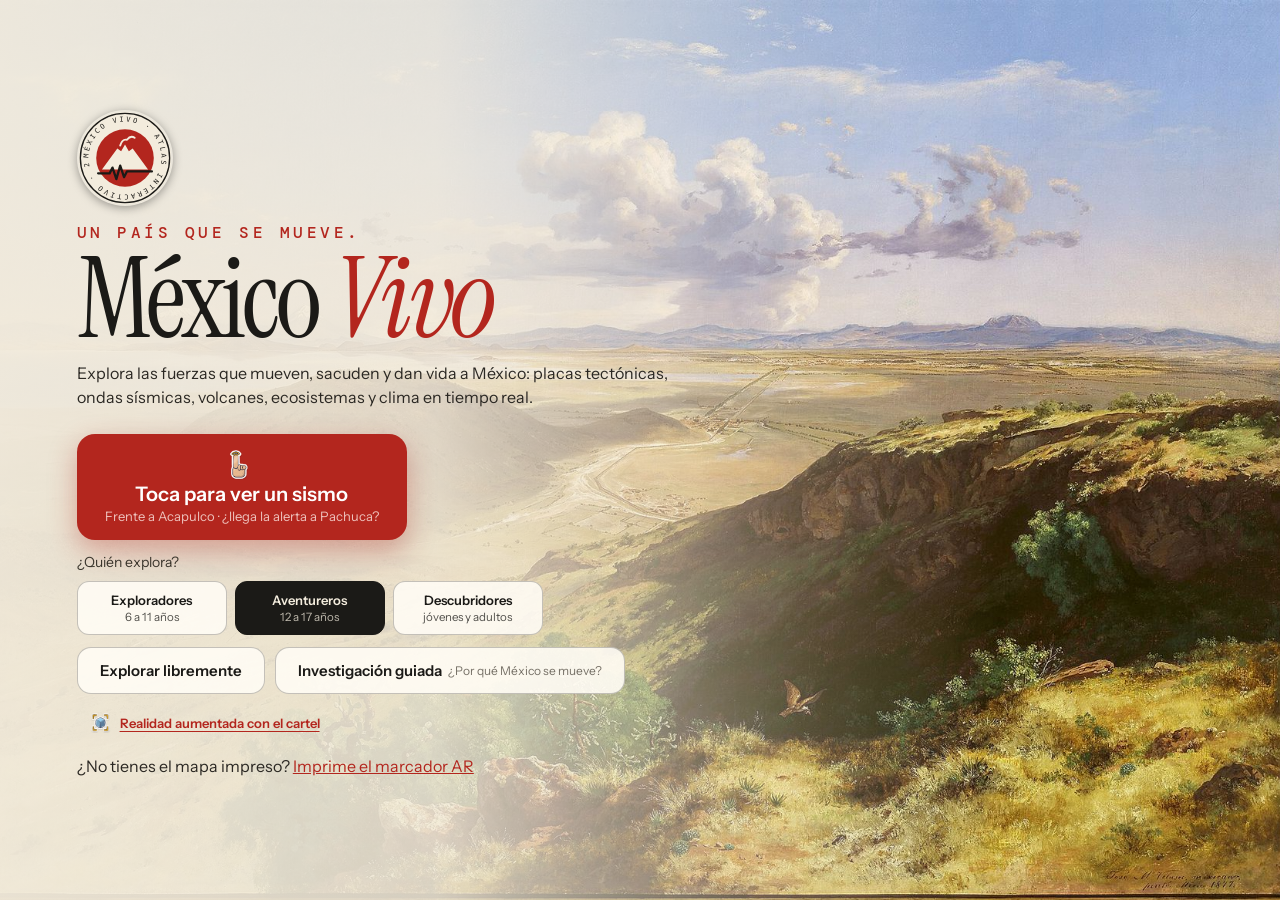
==== commit 84e88d97: "Investigación guiada y bitácora: de visita de museo a proyecto de ciencia - El recorrido guiado de 4" ====
--- a/index.html
+++ b/index.html
@@ -44,7 +44,7 @@
     </nav>
     <div class="acciones">
       <button class="btn icono" id="btn-sonido" aria-pressed="true" title="Sonido"><svg class="ico" viewBox="0 0 24 24" aria-hidden="true"><path d="M4 9v6h4l5 4V5L8 9H4z"/><path class="on" d="M16 8.5a5 5 0 0 1 0 7M18.5 6a8.5 8.5 0 0 1 0 12"/><path class="off" d="M16 9l5 6M21 9l-5 6"/></svg></button>
-      <button class="btn pasaporte" id="btn-pasaporte" title="Pasaporte de misiones"><svg class="ico" viewBox="0 0 24 24" aria-hidden="true"><path d="M5 4h11l3 3v13H5z"/><path d="M9 10l2 2 4-4M9 16h6"/></svg><span class="cuenta">0/12</span></button>
+      <button class="btn pasaporte" id="btn-pasaporte" title="Bitácora de misiones"><svg class="ico" viewBox="0 0 24 24" aria-hidden="true"><path d="M5 4h11l3 3v13H5z"/><path d="M9 10l2 2 4-4M9 16h6"/></svg><span class="cuenta">0/12</span></button>
       <button class="btn icono" id="btn-sencillo" aria-pressed="false" title="Nivel de explicación: Exploradores, Aventureros o Descubridores"><svg class="ico" viewBox="0 0 24 24" aria-hidden="true"><path d="M4 19L9.5 5h1L16 19M6.5 14h7"/><path d="M17 11h4M19 9v6"/></svg></button>
       <button class="btn icono" id="btn-reto" title="Reto y evaluación"><svg class="ico" viewBox="0 0 24 24" aria-hidden="true"><path d="M8 4h8v5a4 4 0 0 1-8 0z"/><path d="M8 6H5a3 3 0 0 0 3 4M16 6h3a3 3 0 0 1-3 4M12 13v4M8 20h8"/></svg></button>
       <button class="btn" id="btn-vr" title="Visor VR: pon el celular en el visor"><svg class="ico" viewBox="0 0 24 24" aria-hidden="true"><path d="M3 8h18v9h-5l-2-3h-4l-2 3H3z"/><circle cx="8" cy="12" r="1.6"/><circle cx="16" cy="12" r="1.6"/></svg><span class="etq">Visor VR</span></button>
@@ -63,7 +63,7 @@
       <p class="solo-exploradores nino">México está hecho de piezas gigantes de roca que se mueven muy despacio: las placas. ¡Toca un estado para conocerlo!</p>
       <p class="no-exploradores">México está donde se juntan <b>5 placas tectónicas</b>. Por eso tiene sismos, volcanes y montañas, y gracias a ese relieve variado es uno de los <b>17 países megadiversos</b> del planeta.</p>
       <p class="nota">Arrastra para girar el mapa y usa la rueda o pellizca para hacer zoom.</p>
-      <button class="btn primario" id="btn-recorrido-panel">Recorrido guiado de 4 minutos</button>
+      <button class="btn primario" id="btn-recorrido-panel">Investigación guiada: ¿por qué México se mueve?</button>
       <div class="no-exploradores">
         <div class="tarjetas">
           <div><b>~12 %</b><small>de las especies del mundo</small></div>
@@ -461,7 +461,7 @@
       </div>
       <div class="inicio-botones">
         <button class="btn grande" id="btn-empezar">Explorar libremente</button>
-        <button class="btn grande" id="btn-recorrido">Recorrido guiado · 4 min</button>
+        <button class="btn grande" id="btn-recorrido">Investigación guiada<small>¿Por qué México se mueve?</small></button>
         <button class="btn sec enlace-ar" id="btn-empezar-ar"><img class="pi" src="assets/pegatinas/ui/ar.png" alt="">Realidad aumentada con el cartel</button>
       </div>
       <p class="nota">¿No tienes el mapa impreso? <a href="marcador.html" target="_blank">Imprime el marcador AR</a></p>
--- a/css/tema-atlas.css
+++ b/css/tema-atlas.css
@@ -221,7 +221,7 @@
 @media (max-width: 900px) { .sismos-vivo { position: static; width: 100%; max-width: 420px; margin: 14px auto 0; } }
 @media (prefers-reduced-motion: reduce) { .sv-punto { animation: none; } }
 
-/* ===== Modo guía del stand ===== */
+/* ===== Modo guía del equipo ===== */
 .guia-stand { max-width: 760px; width: calc(100vw - 32px); }
 .guia-stand h3 { margin: 18px 0 8px; }
 .gs-escenarios { display: grid; grid-template-columns: repeat(auto-fill, minmax(220px, 1fr)); gap: 8px; }
@@ -263,3 +263,25 @@
 body.modo-ar.con-patron .ar-contenedor::after { content: ''; position: absolute; inset: 0; z-index: 12; pointer-events: none;
   border: 18px solid transparent; border-image: var(--patron) 70 round;
   box-shadow: inset 0 0 0 2px rgba(27, 26, 23, .45), inset 0 0 24px rgba(27, 26, 23, .35); animation: patronEntra .7s ease; }
+
+/* investigación guiada: los puntos se agrupan por parte; conclusión con opciones */
+.rec-puntos { gap: 10px; }
+.rec-parte { flex: 1; display: flex; gap: 3px; }
+.rec-opciones { display: grid; gap: 6px; margin: 8px 0; }
+.rec-opciones .opcion { text-align: left; justify-content: flex-start; white-space: normal; line-height: 1.3; padding: 9px 12px; height: auto; }
+.rec-explica { background: #efe5d0; border-radius: 10px; padding: 8px 12px; }
+#btn-recorrido small { display: block; font-size: 12px; opacity: .75; font-weight: 500; }
+
+/* investigación guiada: tarjeta de papel (antes, fondo oscuro con texto en tinta: no se leía) */
+.recorrido { background: var(--fondo-2); color: var(--texto); border: 2px solid var(--oro); box-shadow: 0 18px 50px rgba(40, 25, 10, .3); }
+.recorrido h3 { color: var(--texto); font-family: var(--display, 'Instrument Serif', serif); font-weight: 400; font-size: 24px; }
+.recorrido p { color: #2b2823; }
+.rec-cab { color: var(--oro); }
+.rec-salir { background: rgba(27, 26, 23, .07); color: var(--texto); }
+.rec-puntos i { background: rgba(27, 26, 23, .14); }
+.rec-puntos i.hecho { background: rgba(179, 38, 30, .45); }
+.rec-puntos i.actual { background: var(--oro); }
+.rec-opciones .opcion { background: #fff; color: var(--texto); border: 2px solid var(--linea); }
+.rec-opciones .opcion:disabled { opacity: 1; cursor: default; }
+.rec-opciones .opcion.bien { background: rgba(47, 107, 69, .16); border-color: #2f6b45; }
+.rec-opciones .opcion.malo { background: rgba(179, 38, 30, .12); border-color: var(--oro); }
